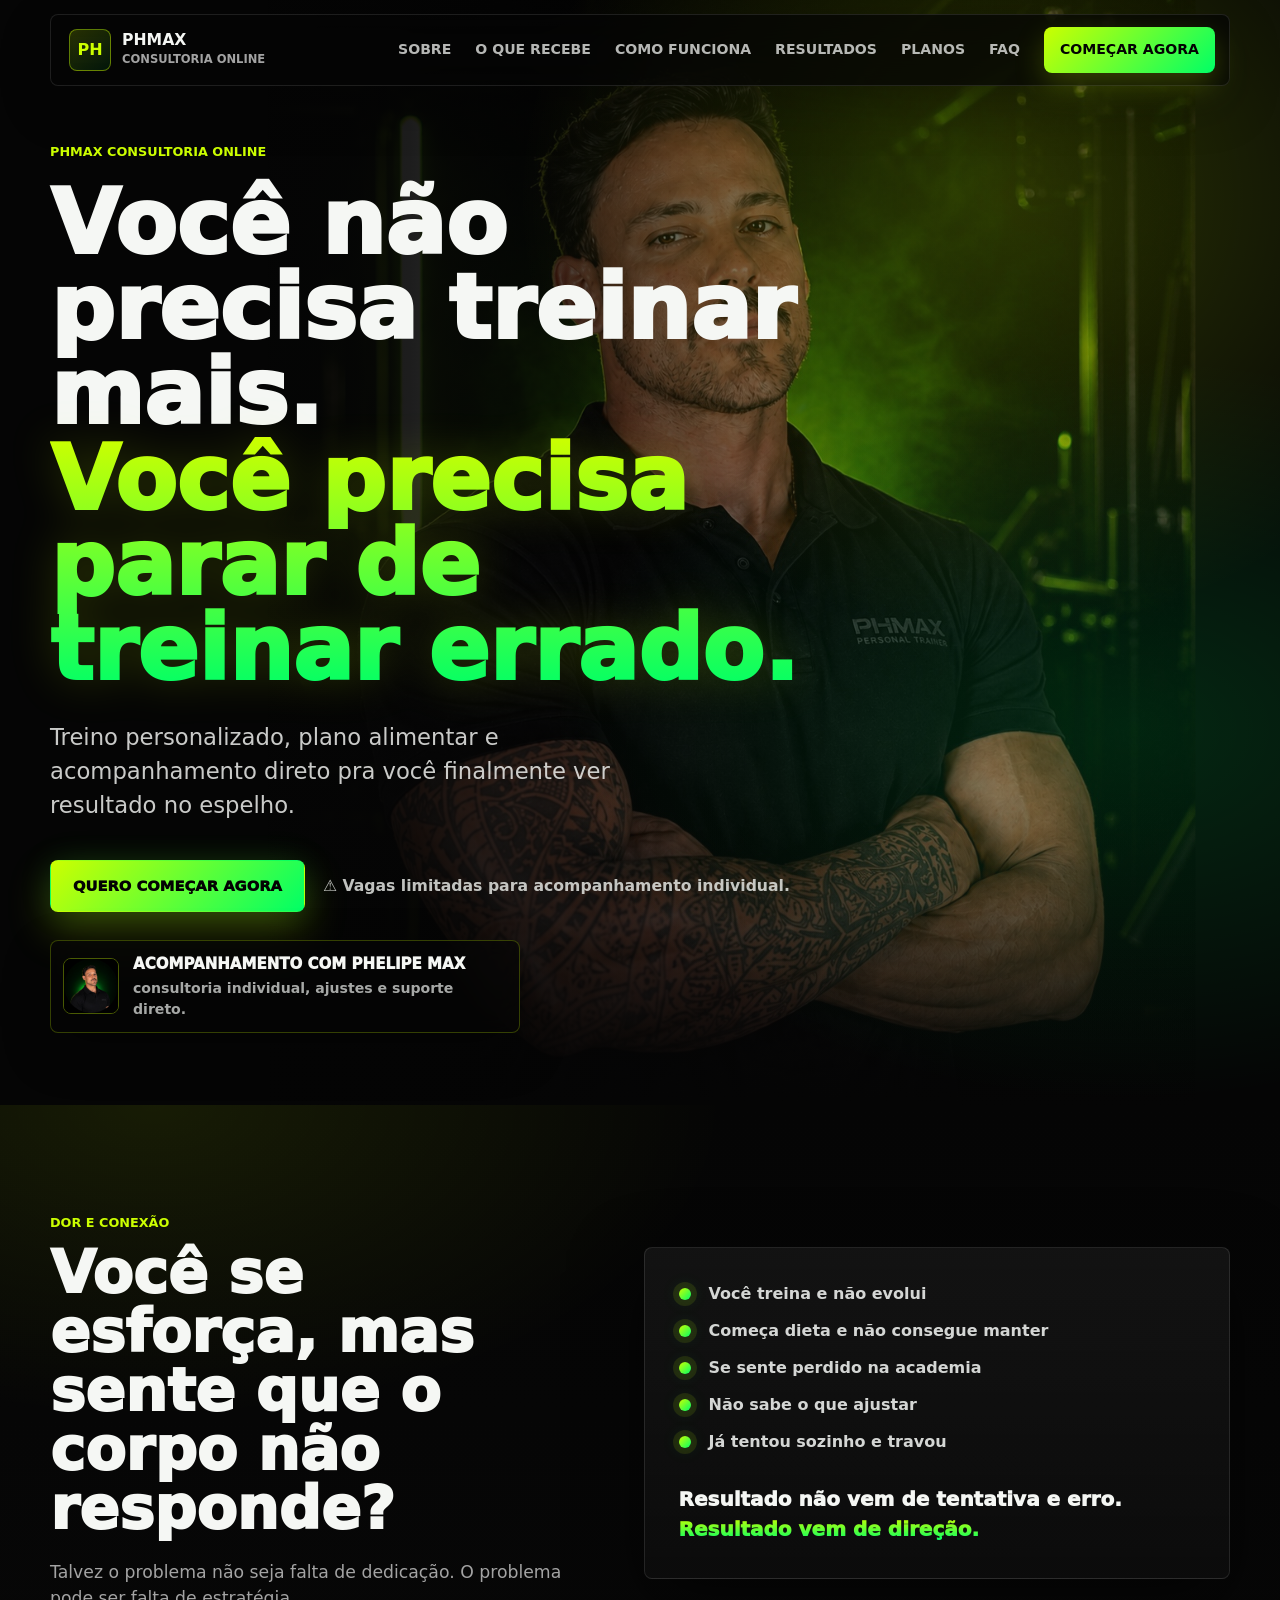
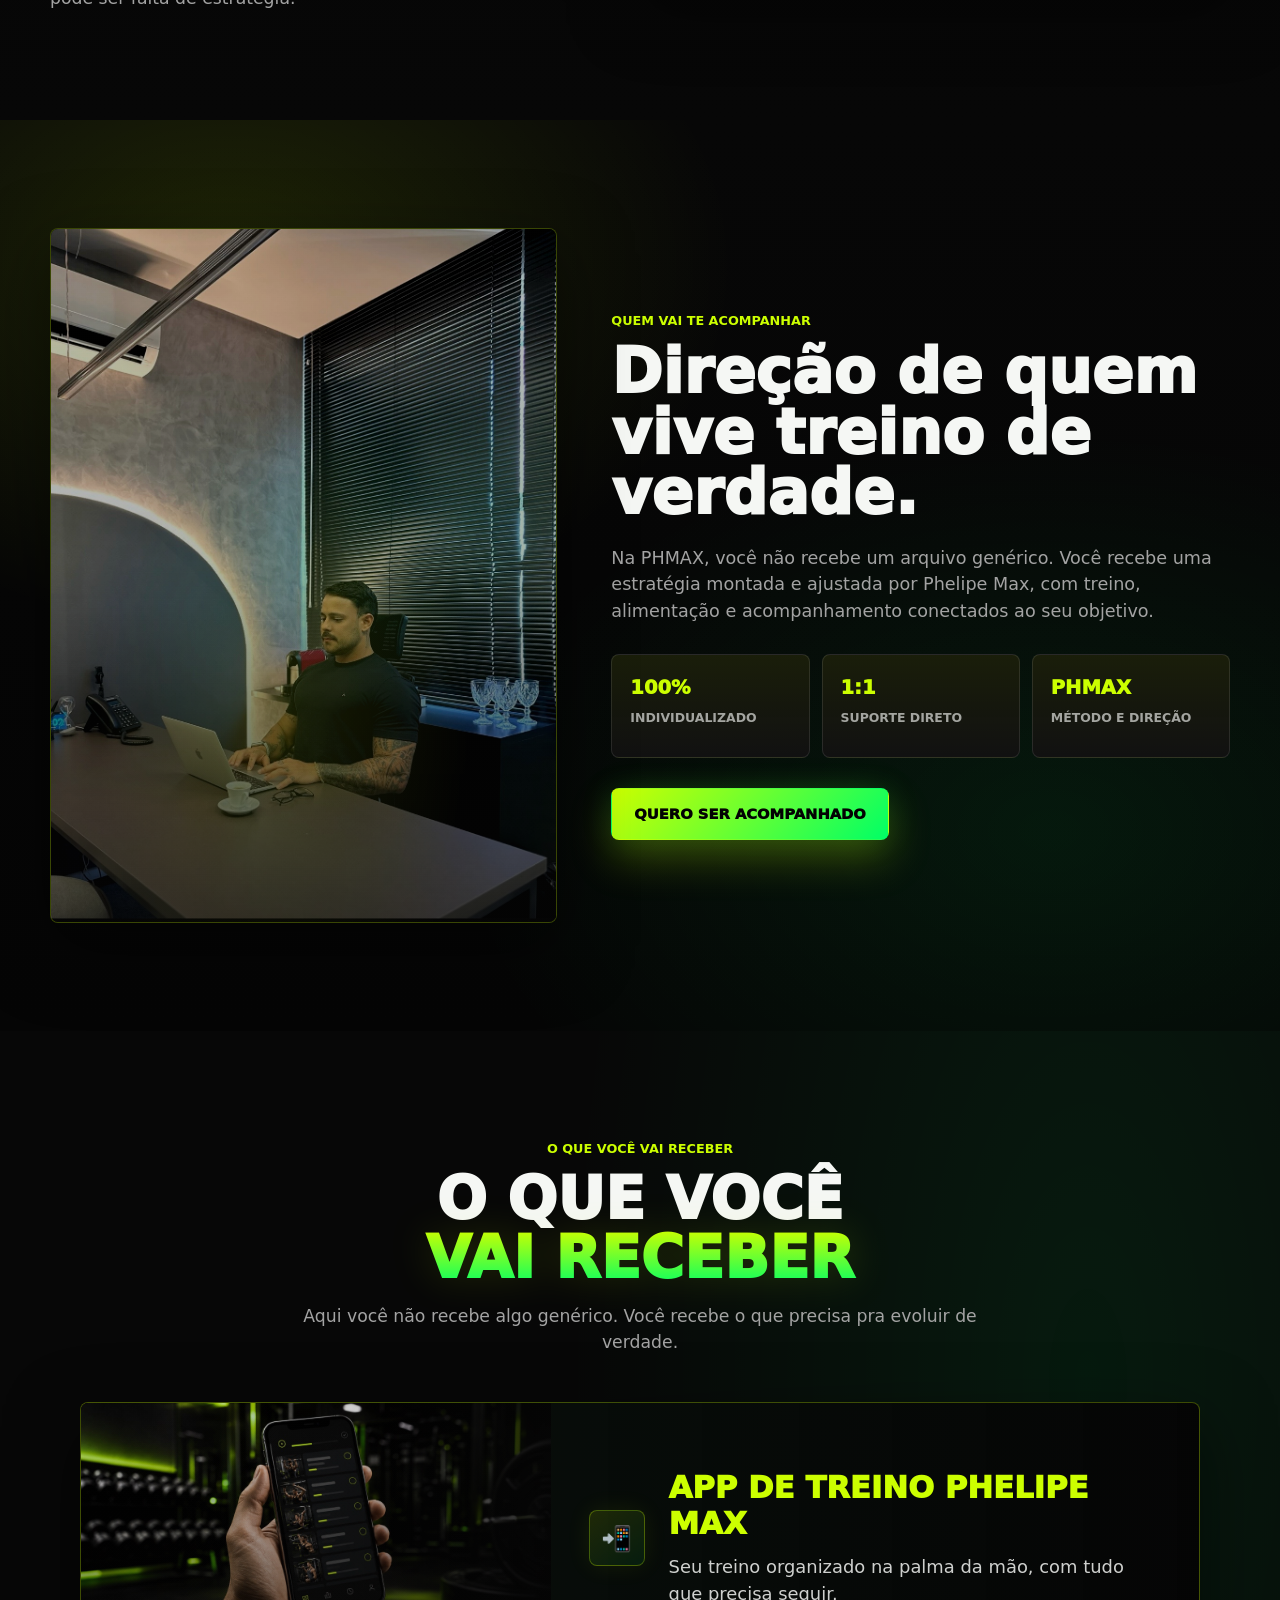
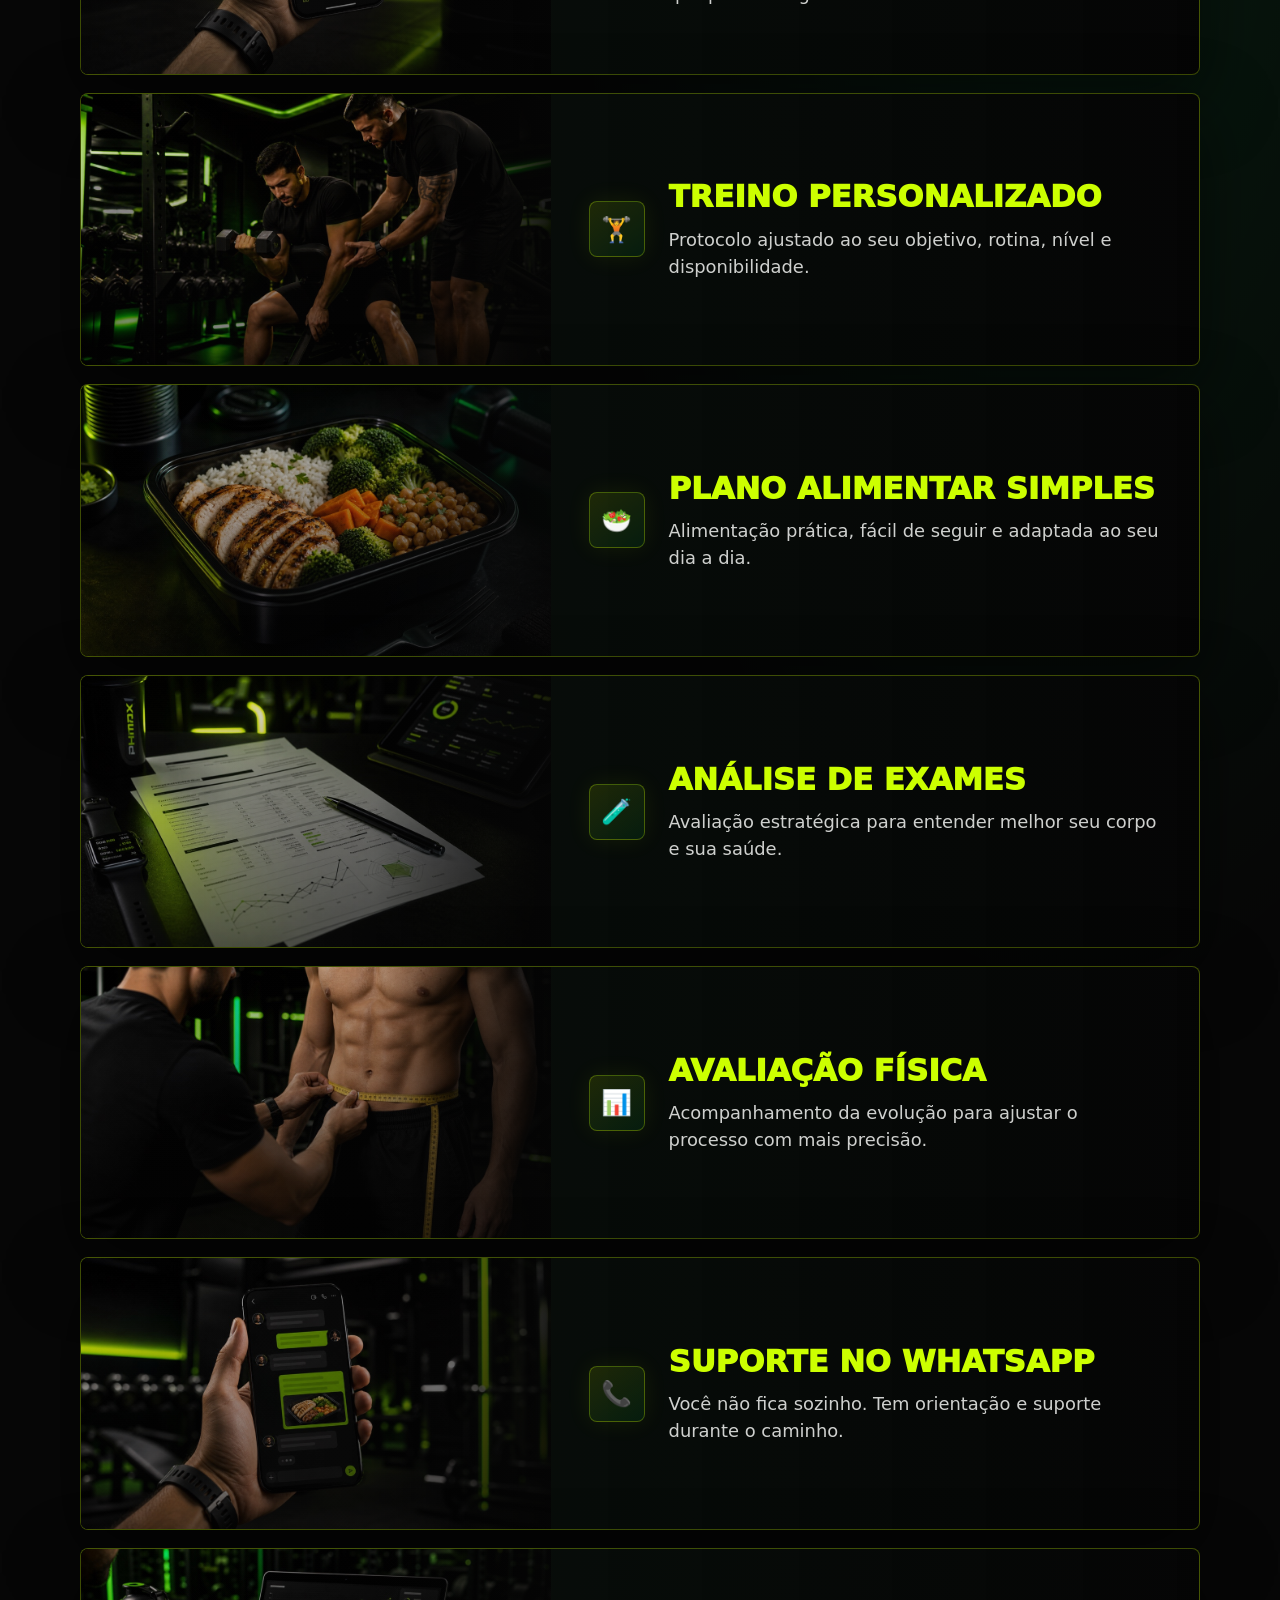
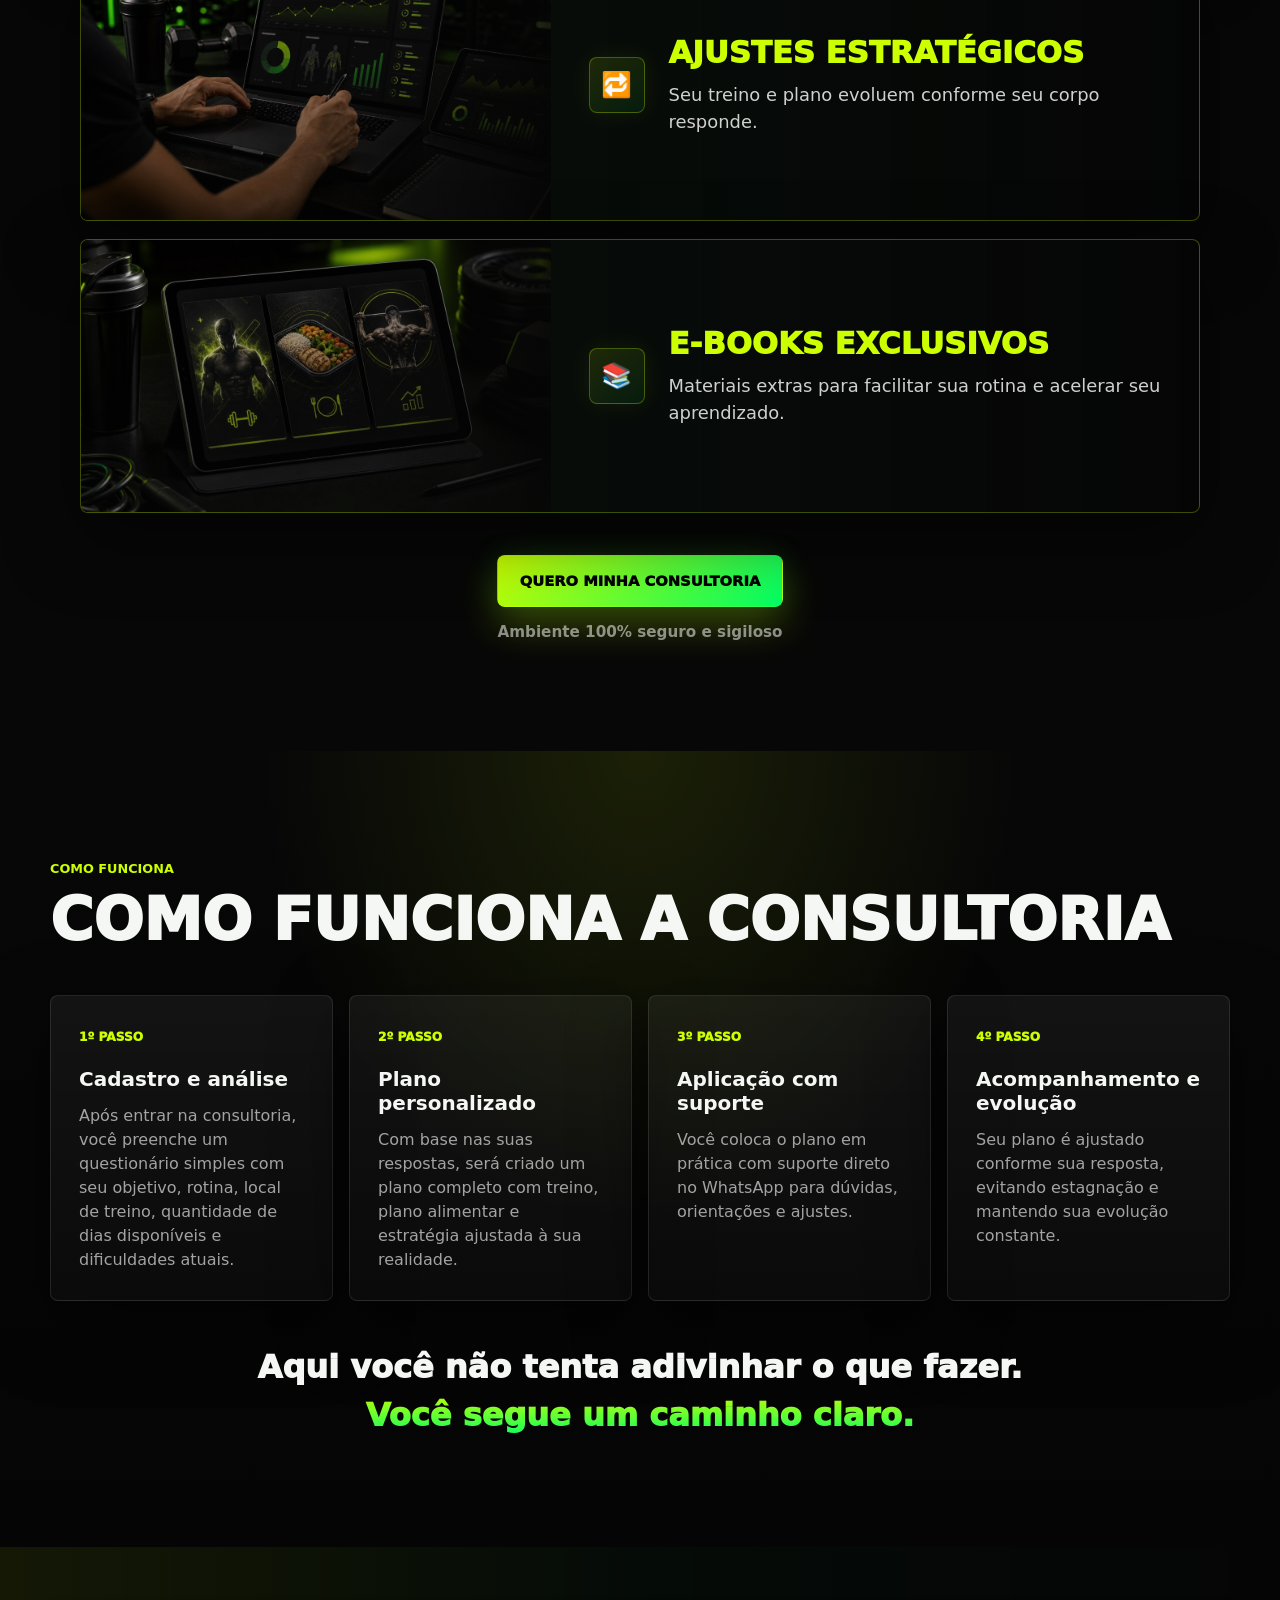
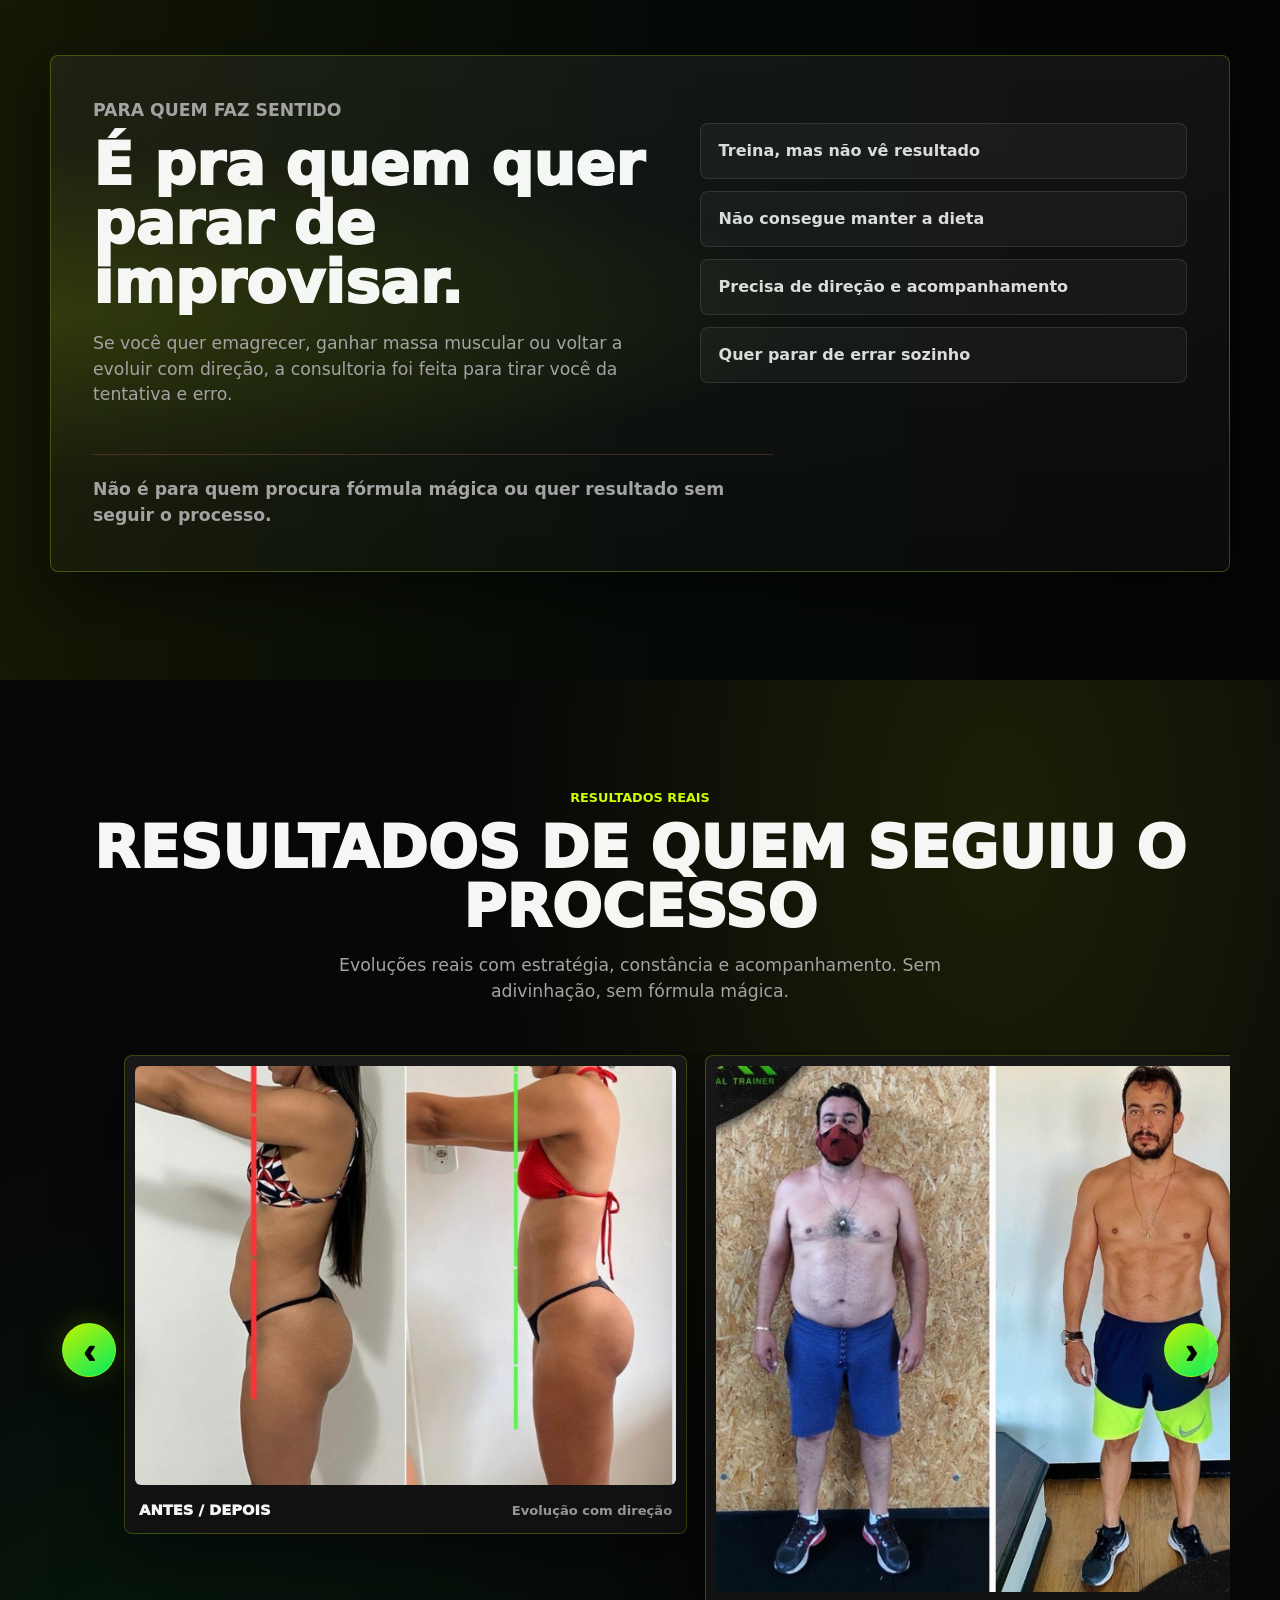
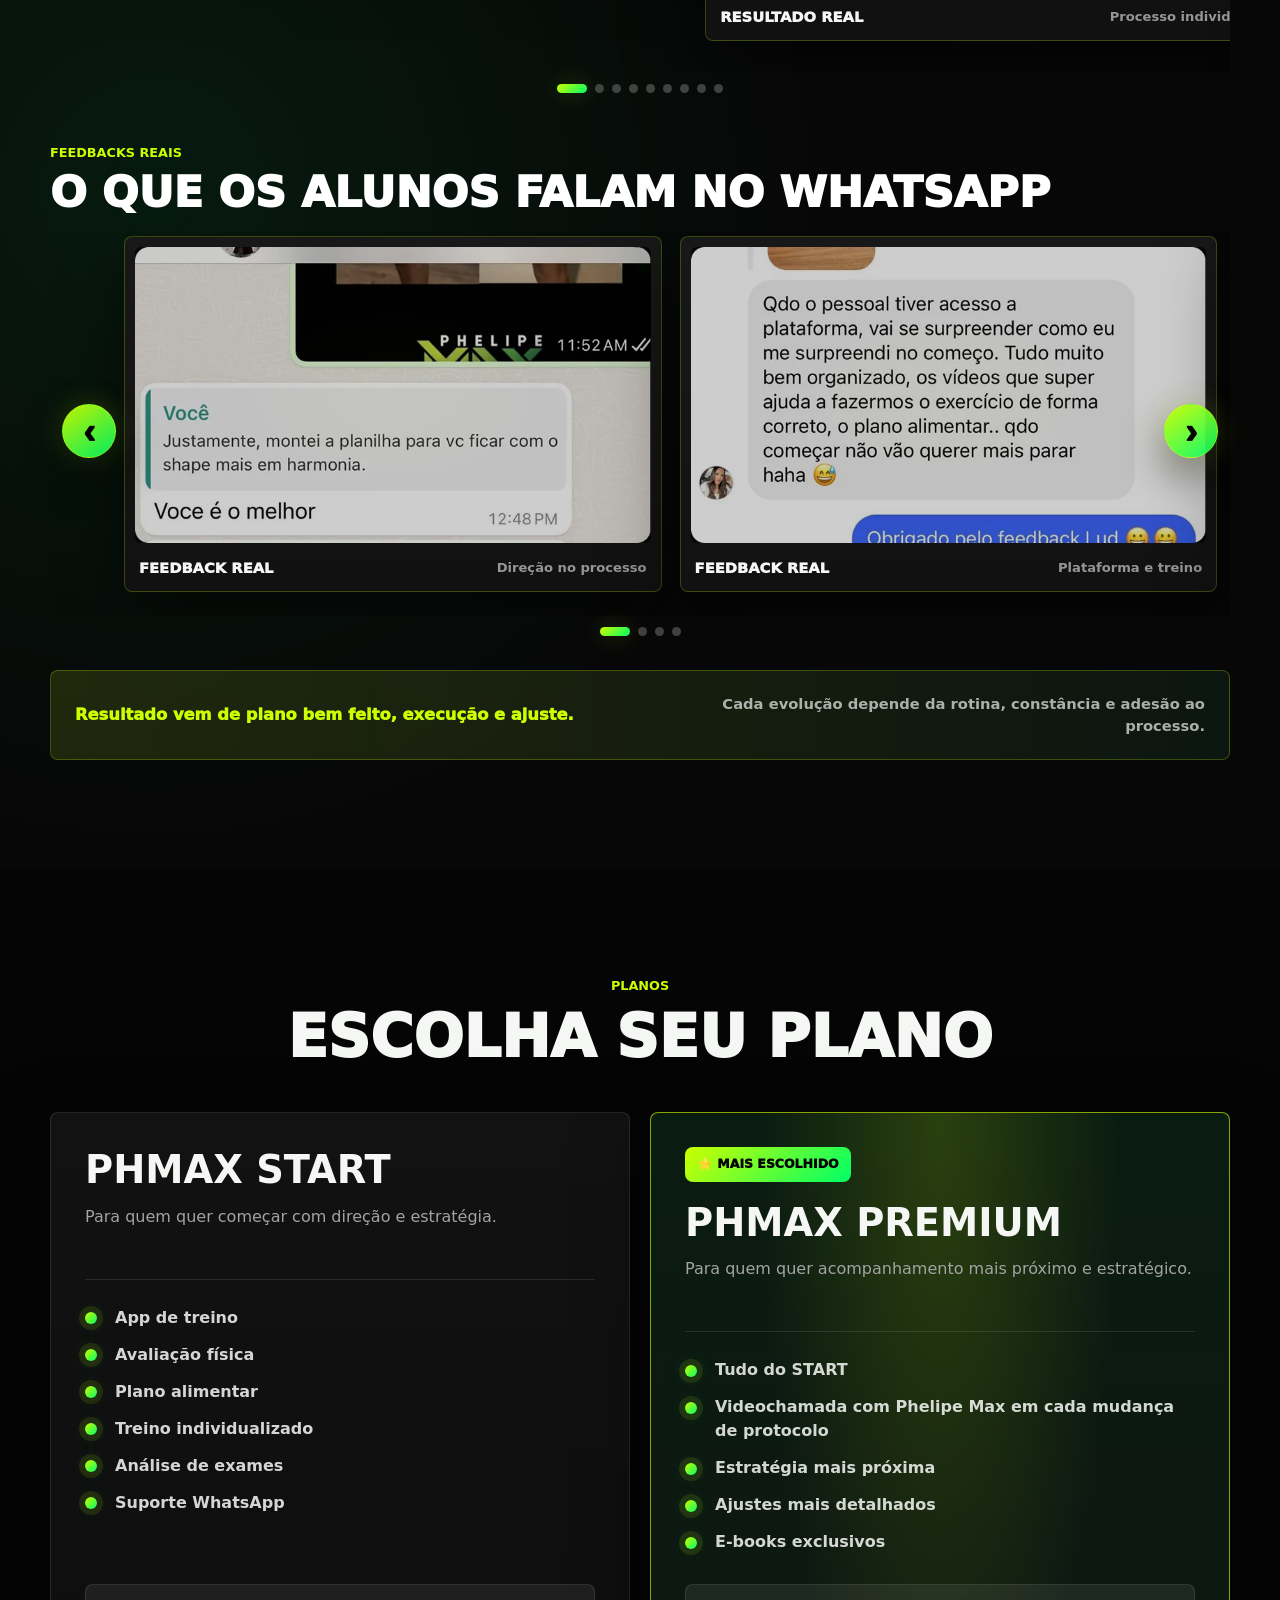
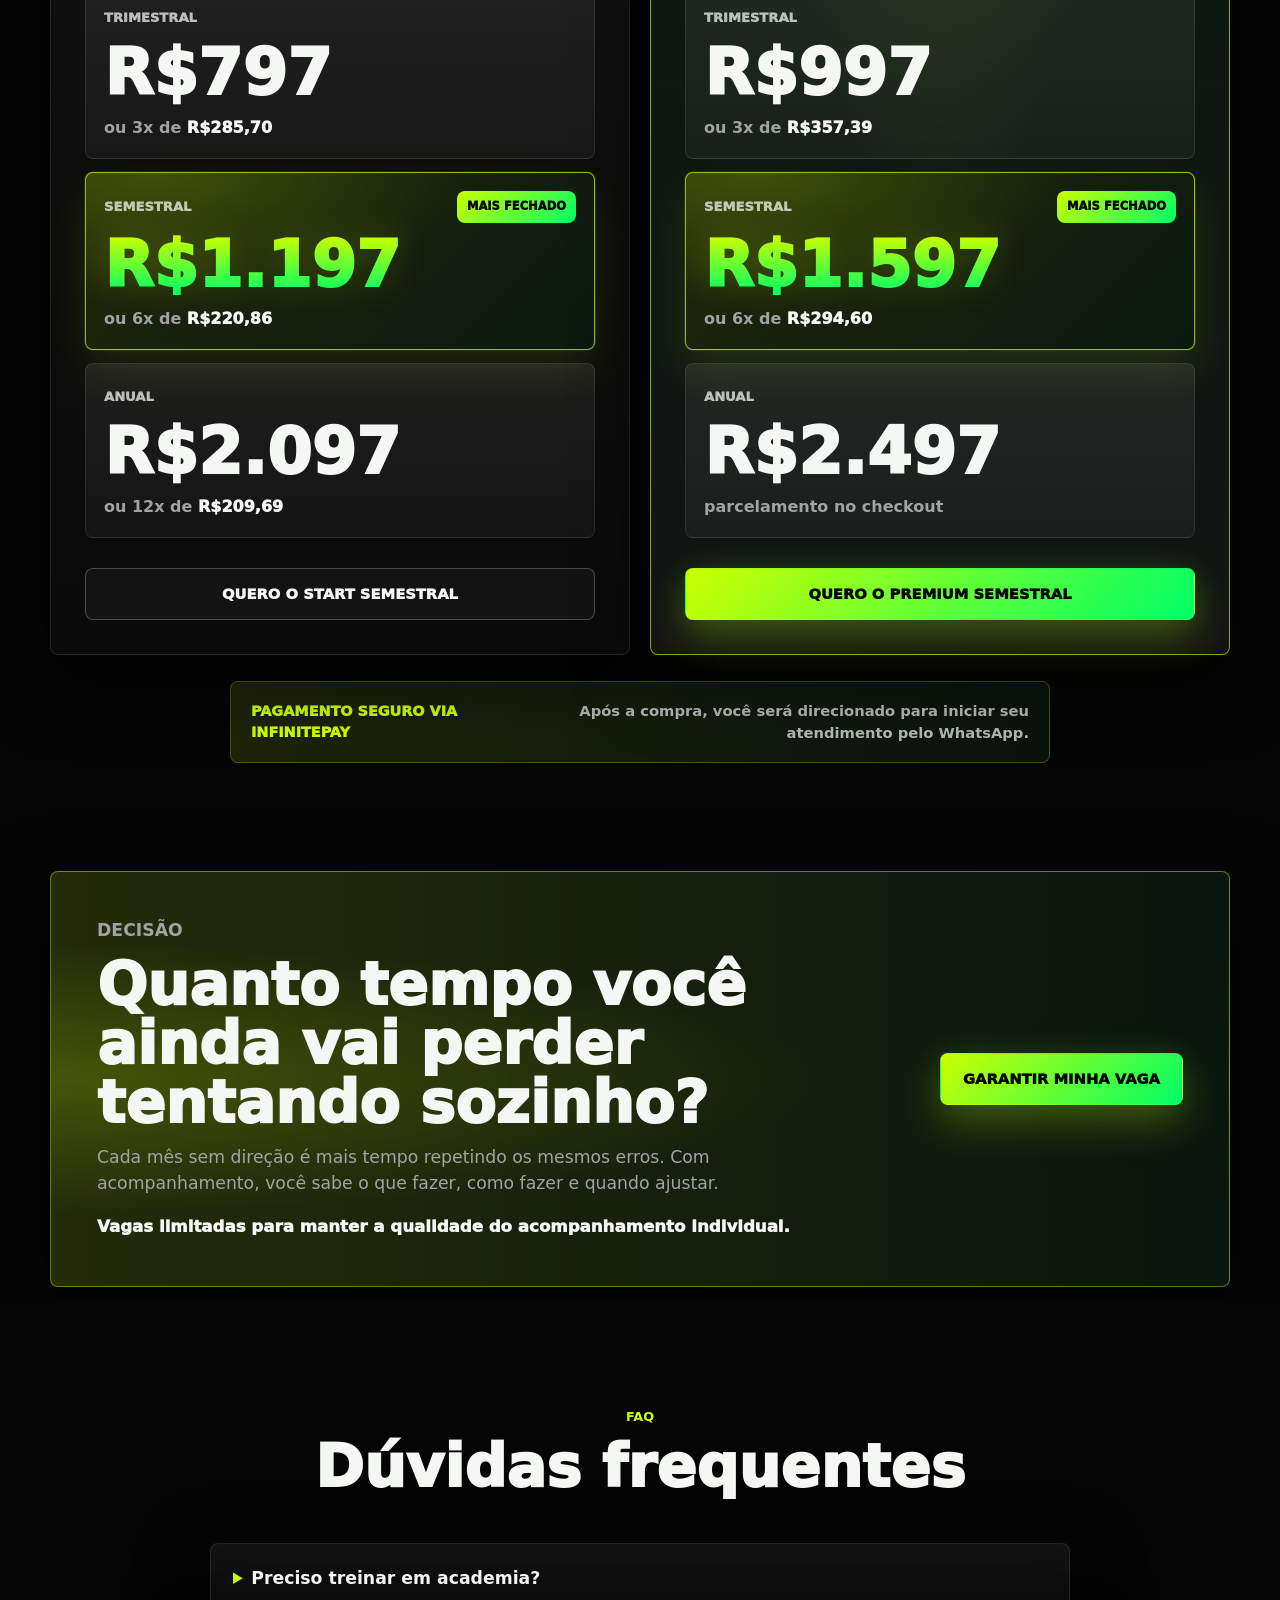
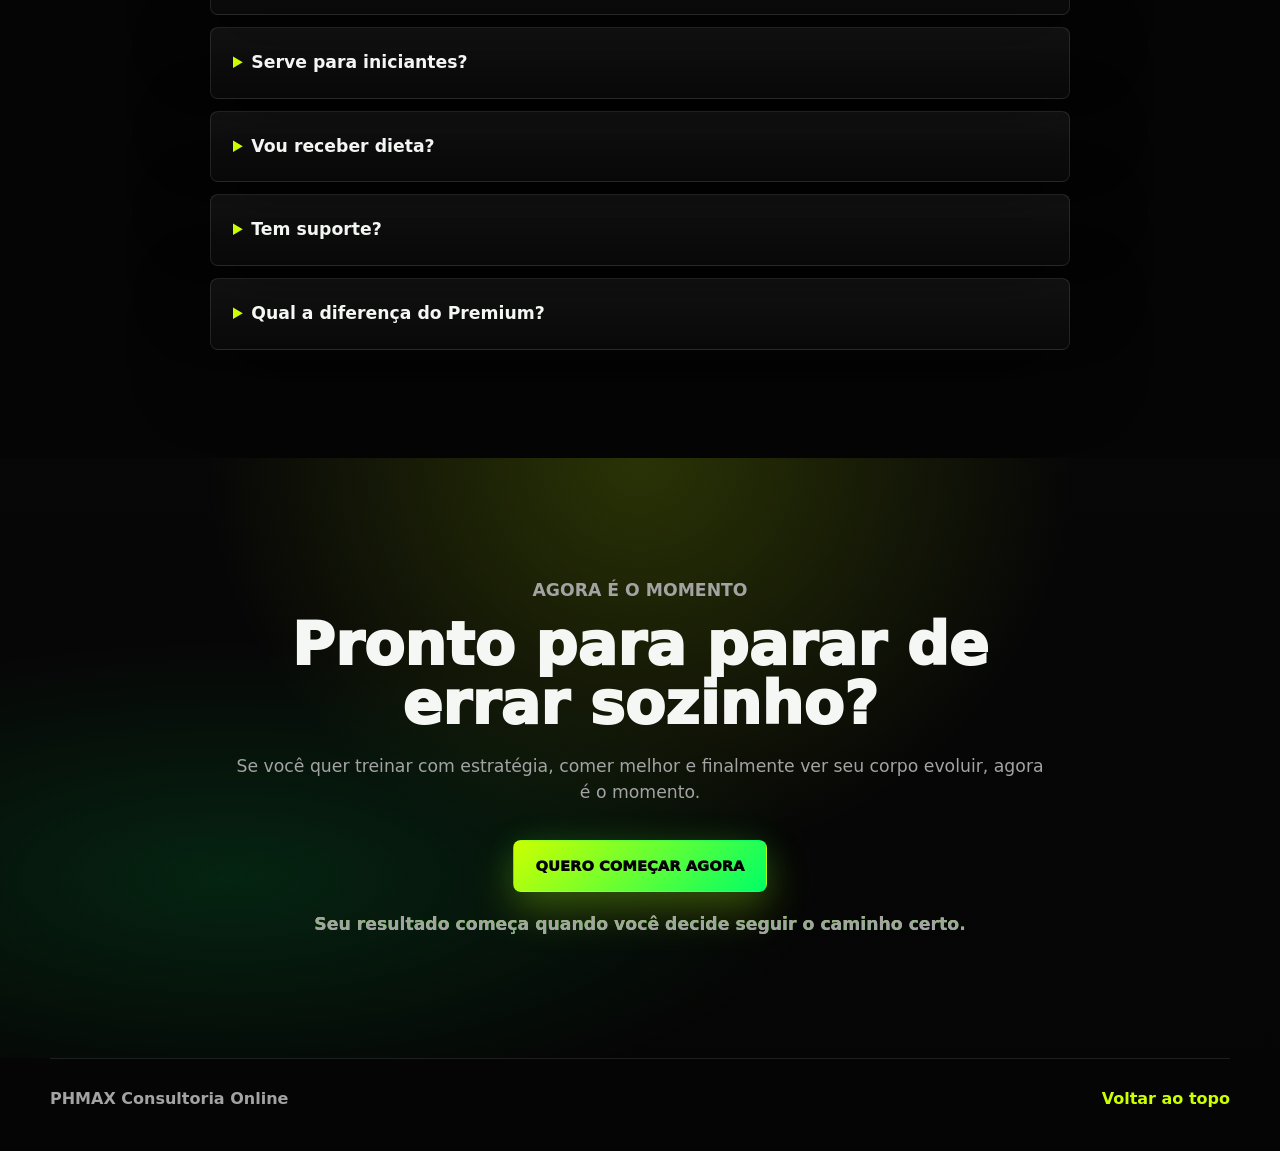
==== index.html @ 623d6a21 "Publica landing PHMAX" ====
<!doctype html>
<html lang="pt-BR">
  <head>
    <meta charset="utf-8">
    <meta name="viewport" content="width=device-width, initial-scale=1">
    <meta
      name="description"
      content="PHMAX Consultoria Online: treino personalizado, plano alimentar e acompanhamento direto para evoluir com estratégia."
    >
    <title>PHMAX Consultoria Online</title>
    <link rel="preload" href="assets/phelipe/phelipe-hero.jpg" as="image">
    <link rel="stylesheet" href="styles.css">
  </head>
  <body>
    <header class="site-header" data-header>
      <a class="brand" href="#top" aria-label="PHMAX Consultoria Online">
        <span class="brand-mark">PH</span>
        <span>
          <strong>PHMAX</strong>
          <small>Consultoria Online</small>
        </span>
      </a>

      <button class="menu-toggle" type="button" data-menu-toggle aria-label="Abrir menu" aria-expanded="false">
        <span></span>
        <span></span>
      </button>

      <nav class="nav" data-nav aria-label="Navegação principal">
        <a href="#sobre">Sobre</a>
        <a href="#beneficios">O que recebe</a>
        <a href="#funciona">Como funciona</a>
        <a href="#resultados">Resultados</a>
        <a href="#planos">Planos</a>
        <a href="#faq">FAQ</a>
        <a class="nav-cta" href="#planos">Começar agora</a>
      </nav>
    </header>

    <main id="top">
      <section class="hero" aria-label="PHMAX Consultoria Online">
        <div class="hero-bg" aria-hidden="true"></div>
        <div class="hero-overlay" aria-hidden="true"></div>
        <div class="hero-content">
          <p class="eyebrow">PHMAX Consultoria Online</p>
          <h1>
            Você não precisa treinar mais.
            <span>Você precisa parar de treinar errado.</span>
          </h1>
          <p class="hero-subtitle">
            Treino personalizado, plano alimentar e acompanhamento direto pra você finalmente ver resultado no espelho.
          </p>
          <div class="hero-actions">
            <a class="btn btn-primary" href="#planos">Quero começar agora</a>
            <p class="urgency">⚠️ Vagas limitadas para acompanhamento individual.</p>
          </div>
          <div class="hero-proof">
            <img src="assets/phelipe/phelipe-profile.jpg" alt="Phelipe Max, personal trainer" width="56" height="56">
            <p>
              <strong>Acompanhamento com Phelipe Max</strong>
              <span>consultoria individual, ajustes e suporte direto.</span>
            </p>
          </div>
        </div>
      </section>

      <section class="section pain-section">
        <div class="section-grid">
          <div class="section-copy">
            <p class="section-kicker">Dor e conexão</p>
            <h2>Você se esforça, mas sente que o corpo não responde?</h2>
            <p>
              Talvez o problema não seja falta de dedicação.
              O problema pode ser falta de estratégia.
            </p>
          </div>

          <div class="check-panel">
            <ul class="check-list">
              <li>Você treina e não evolui</li>
              <li>Começa dieta e não consegue manter</li>
              <li>Se sente perdido na academia</li>
              <li>Não sabe o que ajustar</li>
              <li>Já tentou sozinho e travou</li>
            </ul>
            <p class="strong-line">
              Resultado não vem de tentativa e erro.
              <span>Resultado vem de direção.</span>
            </p>
          </div>
        </div>
      </section>

      <section class="section authority-section" id="sobre">
        <div class="authority-grid">
          <div class="authority-media">
            <img src="assets/phelipe/phelipe-authority-real.jpg" alt="Phelipe Max trabalhando na consultoria online" loading="lazy">
          </div>
          <div class="authority-copy">
            <p class="section-kicker">Quem vai te acompanhar</p>
            <h2>Direção de quem vive treino de verdade.</h2>
            <p>
              Na PHMAX, você não recebe um arquivo genérico. Você recebe uma estratégia montada
              e ajustada por Phelipe Max, com treino, alimentação e acompanhamento conectados ao seu objetivo.
            </p>
            <div class="authority-stats" aria-label="Diferenciais da consultoria">
              <div>
                <strong>100%</strong>
                <span>individualizado</span>
              </div>
              <div>
                <strong>1:1</strong>
                <span>suporte direto</span>
              </div>
              <div>
                <strong>PHMAX</strong>
                <span>método e direção</span>
              </div>
            </div>
            <a class="btn btn-primary" href="#planos">Quero ser acompanhado</a>
          </div>
        </div>
      </section>

      <section class="section benefits-section" id="beneficios">
        <div class="section-heading center">
          <p class="section-kicker">O que você vai receber</p>
          <h2 class="benefits-title">O QUE VOCÊ <span>VAI RECEBER</span></h2>
          <p>
            Aqui você não recebe algo genérico. Você recebe o que precisa pra evoluir de verdade.
          </p>
        </div>

        <div class="benefit-list">
          <article class="benefit-card">
            <div class="benefit-media">
              <img src="assets/benefits/app-treino.jpg" alt="Celular exibindo app de treino em ambiente de academia" loading="lazy">
            </div>
            <div class="benefit-content">
              <span class="card-icon">📲</span>
              <div>
                <h3>App de treino Phelipe Max</h3>
                <p>Seu treino organizado na palma da mão, com tudo que precisa seguir.</p>
              </div>
            </div>
          </article>
          <article class="benefit-card">
            <div class="benefit-media">
              <img src="assets/benefits/treino-personalizado.jpg" alt="Professor orientando aluno durante treino com halteres" loading="lazy">
            </div>
            <div class="benefit-content">
              <span class="card-icon">🏋️</span>
              <div>
                <h3>Treino personalizado</h3>
                <p>Protocolo ajustado ao seu objetivo, rotina, nível e disponibilidade.</p>
              </div>
            </div>
          </article>
          <article class="benefit-card">
            <div class="benefit-media">
              <img src="assets/benefits/plano-alimentar.jpg" alt="Marmita fitness com frango, arroz e vegetais" loading="lazy">
            </div>
            <div class="benefit-content">
              <span class="card-icon">🥗</span>
              <div>
                <h3>Plano alimentar simples</h3>
                <p>Alimentação prática, fácil de seguir e adaptada ao seu dia a dia.</p>
              </div>
            </div>
          </article>
          <article class="benefit-card">
            <div class="benefit-media">
              <img src="assets/benefits/analise-exames.jpg" alt="Exames e anotações analisados em uma mesa escura" loading="lazy">
            </div>
            <div class="benefit-content">
              <span class="card-icon">🧪</span>
              <div>
                <h3>Análise de exames</h3>
                <p>Avaliação estratégica para entender melhor seu corpo e sua saúde.</p>
              </div>
            </div>
          </article>
          <article class="benefit-card">
            <div class="benefit-media">
              <img src="assets/benefits/avaliacao-fisica.jpg" alt="Avaliação física com fita métrica na cintura" loading="lazy">
            </div>
            <div class="benefit-content">
              <span class="card-icon">📊</span>
              <div>
                <h3>Avaliação física</h3>
                <p>Acompanhamento da evolução para ajustar o processo com mais precisão.</p>
              </div>
            </div>
          </article>
          <article class="benefit-card">
            <div class="benefit-media">
              <img src="assets/benefits/suporte-whatsapp.jpg" alt="Celular com conversa de suporte em tela escura" loading="lazy">
            </div>
            <div class="benefit-content">
              <span class="card-icon">📞</span>
              <div>
                <h3>Suporte no WhatsApp</h3>
                <p>Você não fica sozinho. Tem orientação e suporte durante o caminho.</p>
              </div>
            </div>
          </article>
          <article class="benefit-card">
            <div class="benefit-media">
              <img src="assets/benefits/ajustes-estrategicos.jpg" alt="Dashboard de evolução com gráficos em notebook" loading="lazy">
            </div>
            <div class="benefit-content">
              <span class="card-icon">🔁</span>
              <div>
                <h3>Ajustes estratégicos</h3>
                <p>Seu treino e plano evoluem conforme seu corpo responde.</p>
              </div>
            </div>
          </article>
          <article class="benefit-card">
            <div class="benefit-media">
              <img src="assets/benefits/ebooks-exclusivos.jpg" alt="Tablet exibindo e-books fitness digitais" loading="lazy">
            </div>
            <div class="benefit-content">
              <span class="card-icon">📚</span>
              <div>
                <h3>E-books exclusivos</h3>
                <p>Materiais extras para facilitar sua rotina e acelerar seu aprendizado.</p>
              </div>
            </div>
          </article>
        </div>

        <div class="section-cta">
          <a class="btn btn-primary" href="#planos">Quero minha consultoria</a>
          <p class="secure-note">Ambiente 100% seguro e sigiloso</p>
        </div>
      </section>

      <section class="section process-section" id="funciona">
        <div class="section-heading">
          <p class="section-kicker">Como funciona</p>
          <h2>COMO FUNCIONA A CONSULTORIA</h2>
        </div>

        <div class="process-list">
          <article class="process-card">
            <span>1º PASSO</span>
            <h3>Cadastro e análise</h3>
            <p>
              Após entrar na consultoria, você preenche um questionário simples com seu objetivo,
              rotina, local de treino, quantidade de dias disponíveis e dificuldades atuais.
            </p>
          </article>
          <article class="process-card">
            <span>2º PASSO</span>
            <h3>Plano personalizado</h3>
            <p>
              Com base nas suas respostas, será criado um plano completo com treino, plano alimentar
              e estratégia ajustada à sua realidade.
            </p>
          </article>
          <article class="process-card">
            <span>3º PASSO</span>
            <h3>Aplicação com suporte</h3>
            <p>
              Você coloca o plano em prática com suporte direto no WhatsApp para dúvidas,
              orientações e ajustes.
            </p>
          </article>
          <article class="process-card">
            <span>4º PASSO</span>
            <h3>Acompanhamento e evolução</h3>
            <p>
              Seu plano é ajustado conforme sua resposta, evitando estagnação e mantendo sua evolução constante.
            </p>
          </article>
        </div>

        <p class="section-closing">
          Aqui você não tenta adivinhar o que fazer.
          <span>Você segue um caminho claro.</span>
        </p>
      </section>

      <section class="section fit-section">
        <div class="fit-summary">
          <div>
            <p class="section-kicker">Para quem faz sentido</p>
            <h2>É pra quem quer parar de improvisar.</h2>
            <p>
              Se você quer emagrecer, ganhar massa muscular ou voltar a evoluir com direção,
              a consultoria foi feita para tirar você da tentativa e erro.
            </p>
          </div>
          <div class="fit-points" aria-label="Perfil ideal da consultoria">
            <span>Treina, mas não vê resultado</span>
            <span>Não consegue manter a dieta</span>
            <span>Precisa de direção e acompanhamento</span>
            <span>Quer parar de errar sozinho</span>
          </div>
          <p class="fit-warning">
            Não é para quem procura fórmula mágica ou quer resultado sem seguir o processo.
          </p>
        </div>
      </section>

      <section class="section results-section" id="resultados">
        <div class="section-heading center">
          <p class="section-kicker">Resultados reais</p>
          <h2>RESULTADOS DE QUEM SEGUIU O PROCESSO</h2>
          <p>
            Evoluções reais com estratégia, constância e acompanhamento. Sem adivinhação, sem fórmula mágica.
          </p>
        </div>

        <div class="results-carousel" data-results-carousel>
          <button class="carousel-control is-prev" type="button" aria-label="Resultado anterior" data-results-prev>
            ‹
          </button>
          <div class="results-viewport" tabindex="0" aria-label="Carrossel de resultados reais" data-results-viewport>
            <div class="results-track" data-results-track>
              <article class="result-card">
                <img src="assets/results/resultado-01.jpg" alt="Antes e depois de aluna acompanhada pela PHMAX" width="1320" height="1023" loading="lazy">
                <div class="result-caption">
                  <strong>Antes / Depois</strong>
                  <span>Evolução com direção</span>
                </div>
              </article>
              <article class="result-card">
                <img src="assets/results/resultado-03.jpg" alt="Antes e depois de aluno acompanhado pela PHMAX" width="1147" height="1115" loading="lazy">
                <div class="result-caption">
                  <strong>Resultado real</strong>
                  <span>Processo individual</span>
                </div>
              </article>
              <article class="result-card">
                <img src="assets/results/resultado-05.jpg" alt="Transformação corporal de aluna acompanhada pela PHMAX" width="1320" height="1249" loading="lazy">
                <div class="result-caption">
                  <strong>Transformação</strong>
                  <span>Treino e estratégia</span>
                </div>
              </article>
              <article class="result-card">
                <img src="assets/results/resultado-02.jpg" alt="Antes e depois de aluna em avaliação lateral" width="984" height="858" loading="lazy">
                <div class="result-caption">
                  <strong>Consistência</strong>
                  <span>Acompanhamento PHMAX</span>
                </div>
              </article>
              <article class="result-card">
                <img src="assets/results/resultado-04.jpg" alt="Antes e depois de aluno em avaliação lateral na academia" width="1207" height="959" loading="lazy">
                <div class="result-caption">
                  <strong>Evolução</strong>
                  <span>Plano ajustado</span>
                </div>
              </article>
              <article class="result-card">
                <img src="assets/results/resultado-06.jpg" alt="Antes e depois de aluno em avaliação lateral" width="1005" height="996" loading="lazy">
                <div class="result-caption">
                  <strong>Direção</strong>
                  <span>Processo acompanhado</span>
                </div>
              </article>
              <article class="result-card">
                <img src="assets/results/resultado-07.jpg" alt="Antes e depois de aluno com mudança corporal lateral" width="1320" height="1046" loading="lazy">
                <div class="result-caption">
                  <strong>Resultado real</strong>
                  <span>Treino personalizado</span>
                </div>
              </article>
              <article class="result-card">
                <img src="assets/results/resultado-08.jpg" alt="Antes e depois de aluna em avaliação posterior lateral" width="1209" height="1154" loading="lazy">
                <div class="result-caption">
                  <strong>Construção</strong>
                  <span>Estratégia e constância</span>
                </div>
              </article>
              <article class="result-card">
                <img src="assets/results/resultado-09.jpg" alt="Antes e depois de aluna em avaliação frontal" width="1320" height="1138" loading="lazy">
                <div class="result-caption">
                  <strong>Acompanhamento</strong>
                  <span>Corpo respondendo</span>
                </div>
              </article>
            </div>
          </div>
          <button class="carousel-control is-next" type="button" aria-label="Próximo resultado" data-results-next>
            ›
          </button>
          <div class="results-dots" aria-label="Navegação dos resultados" data-results-dots></div>
        </div>

        <div class="testimonial-heading">
          <p class="section-kicker">Feedbacks reais</p>
          <h3>O QUE OS ALUNOS FALAM NO WHATSAPP</h3>
        </div>

        <div class="results-carousel testimonial-carousel" data-testimonials-carousel>
          <button class="carousel-control is-prev" type="button" aria-label="Feedback anterior" data-testimonials-prev>
            ‹
          </button>
          <div class="results-viewport testimonial-viewport" tabindex="0" aria-label="Carrossel de feedbacks reais" data-testimonials-viewport>
            <div class="results-track testimonial-track" data-testimonials-track>
              <article class="result-card testimonial-card">
                <img src="assets/testimonials/depoimento-01.webp" alt="Print de feedback de aluno no WhatsApp" width="739" height="425" loading="lazy">
                <div class="result-caption">
                  <strong>Feedback real</strong>
                  <span>Direção no processo</span>
                </div>
              </article>
              <article class="result-card testimonial-card">
                <img src="assets/testimonials/depoimento-02.webp" alt="Print de feedback de aluna sobre plataforma, vídeos e plano alimentar" width="739" height="425" loading="lazy">
                <div class="result-caption">
                  <strong>Feedback real</strong>
                  <span>Plataforma e treino</span>
                </div>
              </article>
              <article class="result-card testimonial-card">
                <img src="assets/testimonials/depoimento-03-redigido.png" alt="Print de feedback de aluno após primeira semana de treino" width="739" height="425" loading="lazy">
                <div class="result-caption">
                  <strong>Feedback real</strong>
                  <span>Treino intenso</span>
                </div>
              </article>
              <article class="result-card testimonial-card">
                <img src="assets/testimonials/depoimento-04.webp" alt="Print de feedback de aluna após ver evolução corporal" width="739" height="425" loading="lazy">
                <div class="result-caption">
                  <strong>Feedback real</strong>
                  <span>Evolução percebida</span>
                </div>
              </article>
            </div>
          </div>
          <button class="carousel-control is-next" type="button" aria-label="Próximo feedback" data-testimonials-next>
            ›
          </button>
          <div class="results-dots" aria-label="Navegação dos feedbacks" data-testimonials-dots></div>
        </div>

        <div class="results-note">
          <strong>Resultado vem de plano bem feito, execução e ajuste.</strong>
          <span>Cada evolução depende da rotina, constância e adesão ao processo.</span>
        </div>
      </section>

      <section class="section plans-section" id="planos">
        <div class="section-heading center">
          <p class="section-kicker">Planos</p>
          <h2>ESCOLHA SEU PLANO</h2>
        </div>

        <div class="plans-grid">
          <article class="plan-card">
            <div class="plan-top">
              <h3>PHMAX START</h3>
              <p>Para quem quer começar com direção e estratégia.</p>
            </div>
            <ul class="plan-list">
              <li>App de treino</li>
              <li>Avaliação física</li>
              <li>Plano alimentar</li>
              <li>Treino individualizado</li>
              <li>Análise de exames</li>
              <li>Suporte WhatsApp</li>
            </ul>
            <div class="price-options" aria-label="Valores do plano PHMAX START">
              <a class="price-option" href="https://link.infinitepay.io/phelipepersonal/VC1D-16HzrZ8x9w-797,00" target="_blank" rel="noopener">
                <div class="price-label">
                  <span>Trimestral</span>
                </div>
                <strong class="price-total">R$797</strong>
                <p class="price-installment">ou 3x de <b>R$285,70</b></p>
              </a>
              <a class="price-option is-best" href="https://link.infinitepay.io/phelipepersonal/VC1D-KAXPL9fZW1-1197,00" target="_blank" rel="noopener">
                <div class="price-label">
                  <span>Semestral</span>
                  <em>Mais fechado</em>
                </div>
                <strong class="price-total">R$1.197</strong>
                <p class="price-installment">ou 6x de <b>R$220,86</b></p>
              </a>
              <a class="price-option" href="https://link.infinitepay.io/phelipepersonal/VC1D-U0YdnBKHOm-2097,00" target="_blank" rel="noopener">
                <div class="price-label">
                  <span>Anual</span>
                </div>
                <strong class="price-total">R$2.097</strong>
                <p class="price-installment">ou 12x de <b>R$209,69</b></p>
              </a>
            </div>
            <a class="btn btn-outline" href="https://link.infinitepay.io/phelipepersonal/VC1D-KAXPL9fZW1-1197,00" target="_blank" rel="noopener">Quero o Start semestral</a>
          </article>

          <article class="plan-card featured">
            <div class="popular-badge">⭐ Mais escolhido</div>
            <div class="plan-top">
              <h3>PHMAX PREMIUM</h3>
              <p>Para quem quer acompanhamento mais próximo e estratégico.</p>
            </div>
            <ul class="plan-list">
              <li>Tudo do START</li>
              <li>Videochamada com Phelipe Max em cada mudança de protocolo</li>
              <li>Estratégia mais próxima</li>
              <li>Ajustes mais detalhados</li>
              <li>E-books exclusivos</li>
            </ul>
            <div class="price-options" aria-label="Valores do plano PHMAX PREMIUM">
              <a class="price-option" href="https://link.infinitepay.io/phelipepersonal/VC1D-oeTIXw7qZ6-997,00" target="_blank" rel="noopener">
                <div class="price-label">
                  <span>Trimestral</span>
                </div>
                <strong class="price-total">R$997</strong>
                <p class="price-installment">ou 3x de <b>R$357,39</b></p>
              </a>
              <a class="price-option is-best" href="https://link.infinitepay.io/phelipepersonal/VC1D-Uq8nX2gr2I-1597,00" target="_blank" rel="noopener">
                <div class="price-label">
                  <span>Semestral</span>
                  <em>Mais fechado</em>
                </div>
                <strong class="price-total">R$1.597</strong>
                <p class="price-installment">ou 6x de <b>R$294,60</b></p>
              </a>
              <a class="price-option" href="https://link.infinitepay.io/phelipepersonal/VC1D-VD9IBSc99A-2497,00" target="_blank" rel="noopener">
                <div class="price-label">
                  <span>Anual</span>
                </div>
                <strong class="price-total">R$2.497</strong>
                <p class="price-installment">parcelamento no checkout</p>
              </a>
            </div>
            <a class="btn btn-primary" href="https://link.infinitepay.io/phelipepersonal/VC1D-Uq8nX2gr2I-1597,00" target="_blank" rel="noopener">Quero o Premium semestral</a>
          </article>
        </div>

        <div class="payment-safe-note">
          <strong>Pagamento seguro via InfinitePay</strong>
          <span>Após a compra, você será direcionado para iniciar seu atendimento pelo WhatsApp.</span>
        </div>
      </section>

      <section class="decision-band">
        <div>
          <p class="section-kicker">Decisão</p>
          <h2>Quanto tempo você ainda vai perder tentando sozinho?</h2>
          <p>
            Cada mês sem direção é mais tempo repetindo os mesmos erros.
            Com acompanhamento, você sabe o que fazer, como fazer e quando ajustar.
          </p>
          <strong>Vagas limitadas para manter a qualidade do acompanhamento individual.</strong>
        </div>
        <a class="btn btn-primary" href="#planos">Garantir minha vaga</a>
      </section>

      <section class="section faq-section" id="faq">
        <div class="section-heading center">
          <p class="section-kicker">FAQ</p>
          <h2>Dúvidas frequentes</h2>
        </div>

        <div class="faq-list">
          <details>
            <summary>Preciso treinar em academia?</summary>
            <p>Não necessariamente. O treino é ajustado conforme sua realidade.</p>
          </details>
          <details>
            <summary>Serve para iniciantes?</summary>
            <p>Sim. O plano é feito de acordo com seu nível.</p>
          </details>
          <details>
            <summary>Vou receber dieta?</summary>
            <p>Sim. Você recebe um plano alimentar simples e fácil de seguir.</p>
          </details>
          <details>
            <summary>Tem suporte?</summary>
            <p>Sim. O suporte acontece pelo WhatsApp.</p>
          </details>
          <details>
            <summary>Qual a diferença do Premium?</summary>
            <p>O Premium inclui videochamada com Phelipe Max em toda mudança de protocolo.</p>
          </details>
        </div>
      </section>

      <section class="final-cta" id="cta-final">
        <div class="final-cta-inner">
          <p class="section-kicker">Agora é o momento</p>
          <h2>Pronto para parar de errar sozinho?</h2>
          <p>
            Se você quer treinar com estratégia, comer melhor e finalmente ver seu corpo evoluir,
            agora é o momento.
          </p>
          <a class="btn btn-primary" href="#planos">Quero começar agora</a>
          <p class="final-note">Seu resultado começa quando você decide seguir o caminho certo.</p>
        </div>
      </section>
    </main>

    <footer class="site-footer">
      <p>PHMAX Consultoria Online</p>
      <a href="#top">Voltar ao topo</a>
    </footer>

    <a class="mobile-sticky-cta" href="#planos" aria-label="Ir para os planos da consultoria">
      Quero começar agora
    </a>

    <script src="script.js"></script>
  </body>
</html>
---- styles.css ----
:root {
  --bg: #050505;
  --bg-soft: #070707;
  --panel: #0b0b0b;
  --panel-2: #111111;
  --text: #f5f7f4;
  --muted: #a3a3a3;
  --line: rgba(255, 255, 255, 0.1);
  --green: #ccff00;
  --green-dark: #b3e600;
  --neon: #00ff66;
  --green-soft: rgba(204, 255, 0, 0.12);
  --neon-soft: rgba(0, 255, 102, 0.12);
  --accent-gradient: linear-gradient(135deg, #ccff00 0%, #00ff66 100%);
  --accent-gradient-vertical: linear-gradient(180deg, #ccff00 0%, #00ff66 100%);
  --danger: #ff5f57;
  --shadow: 0 24px 70px rgba(0, 0, 0, 0.5);
  --max: 1180px;
}

* {
  box-sizing: border-box;
}

html {
  scroll-behavior: smooth;
}

[id] {
  scroll-margin-top: 110px;
}

body {
  margin: 0;
  background:
    radial-gradient(ellipse at 90% 0%, rgba(204, 255, 0, 0.08), transparent 34%),
    radial-gradient(ellipse at 12% 20%, rgba(0, 255, 102, 0.055), transparent 30%),
    var(--bg);
  color: var(--text);
  font-family: Inter, ui-sans-serif, system-ui, -apple-system, BlinkMacSystemFont, "Segoe UI", sans-serif;
  line-height: 1.5;
}

body.menu-open {
  overflow: hidden;
}

a {
  color: inherit;
  text-decoration: none;
}

p,
h1,
h2,
h3 {
  margin: 0;
}

ul {
  margin: 0;
  padding: 0;
  list-style: none;
}

.site-header {
  position: fixed;
  z-index: 30;
  top: 0;
  left: 0;
  right: 0;
  display: flex;
  align-items: center;
  justify-content: space-between;
  width: min(100% - 32px, var(--max));
  min-height: 72px;
  margin: 14px auto 0;
  padding: 12px 14px 12px 18px;
  border: 1px solid rgba(255, 255, 255, 0.1);
  border-radius: 8px;
  background: rgba(5, 5, 5, 0.74);
  backdrop-filter: blur(18px);
  box-shadow: 0 18px 52px rgba(0, 0, 0, 0.24);
  transition: background 0.2s ease, border-color 0.2s ease, min-height 0.2s ease;
}

.site-header.is-scrolled {
  min-height: 64px;
  border-color: rgba(204, 255, 0, 0.28);
  background: rgba(5, 5, 5, 0.92);
}

.brand {
  display: inline-flex;
  align-items: center;
  gap: 11px;
  min-width: 180px;
}

.brand-mark {
  display: grid;
  width: 42px;
  height: 42px;
  place-items: center;
  border: 1px solid rgba(204, 255, 0, 0.42);
  border-radius: 8px;
  background: linear-gradient(145deg, rgba(204, 255, 0, 0.18), rgba(0, 255, 102, 0.08));
  color: var(--green);
  font-weight: 900;
}

.brand strong {
  display: block;
  font-size: 0.98rem;
  line-height: 1;
}

.brand small {
  display: block;
  margin-top: 4px;
  color: var(--muted);
  font-size: 0.72rem;
  font-weight: 700;
  text-transform: uppercase;
}

.nav {
  display: flex;
  align-items: center;
  gap: 24px;
  color: rgba(245, 247, 244, 0.74);
  font-size: 0.88rem;
  font-weight: 700;
  text-transform: uppercase;
}

.nav a {
  transition: color 0.18s ease;
}

.nav a:hover,
.nav a:focus-visible {
  color: var(--text);
}

.nav-cta {
  padding: 12px 16px;
  border-radius: 8px;
  background: var(--accent-gradient);
  color: #030303;
  box-shadow: 0 12px 30px rgba(204, 255, 0, 0.22);
}

.nav-cta:hover,
.nav-cta:focus-visible {
  color: #030303;
}

.menu-toggle {
  display: none;
  width: 46px;
  height: 46px;
  border: 1px solid var(--line);
  border-radius: 8px;
  background: rgba(255, 255, 255, 0.04);
  color: var(--text);
}

.menu-toggle span {
  display: block;
  width: 20px;
  height: 2px;
  margin: 5px auto;
  background: currentColor;
  transition: transform 0.2s ease, opacity 0.2s ease;
}

.menu-open .menu-toggle span:first-child {
  transform: translateY(3.5px) rotate(45deg);
}

.menu-open .menu-toggle span:last-child {
  transform: translateY(-3.5px) rotate(-45deg);
}

.hero {
  position: relative;
  min-height: 96svh;
  overflow: hidden;
  display: grid;
  align-items: center;
  padding: 142px 24px 72px;
}

.hero-bg {
  position: absolute;
  inset: 0;
  background-color: #050505;
  background-image: url("assets/phelipe/phelipe-hero.jpg");
  background-position: calc(100% - 7vw) bottom;
  background-repeat: no-repeat;
  background-size: auto 104%;
  transform: scale(1.008);
}

.hero-overlay {
  position: absolute;
  inset: 0;
  background:
    radial-gradient(ellipse at 78% 18%, rgba(204, 255, 0, 0.2), transparent 34%),
    radial-gradient(ellipse at 88% 66%, rgba(0, 255, 102, 0.14), transparent 36%),
    linear-gradient(90deg, rgba(5, 5, 5, 0.99) 0%, rgba(5, 5, 5, 0.9) 32%, rgba(5, 5, 5, 0.42) 66%, rgba(5, 5, 5, 0.22) 100%),
    linear-gradient(0deg, var(--bg) 0%, rgba(5, 5, 5, 0) 28%);
}

.hero-content {
  position: relative;
  width: min(100%, var(--max));
  margin: 0 auto;
}

.eyebrow,
.section-kicker {
  color: var(--green);
  font-size: 0.8rem;
  font-weight: 900;
  text-transform: uppercase;
}

.hero h1 {
  max-width: 760px;
  margin-top: 20px;
  font-size: clamp(3rem, 7vw, 6.9rem);
  line-height: 0.95;
  font-weight: 950;
}

.hero h1 span {
  display: block;
  background: var(--accent-gradient-vertical);
  -webkit-background-clip: text;
  background-clip: text;
  color: transparent;
  filter: drop-shadow(0 0 22px rgba(204, 255, 0, 0.18));
}

.hero-subtitle {
  max-width: 650px;
  margin-top: 28px;
  color: rgba(245, 247, 244, 0.82);
  font-size: clamp(1.08rem, 2vw, 1.42rem);
}

.hero-actions {
  display: flex;
  align-items: center;
  flex-wrap: wrap;
  gap: 18px;
  margin-top: 38px;
}

.btn {
  display: inline-flex;
  align-items: center;
  justify-content: center;
  min-height: 52px;
  padding: 0 22px;
  border: 1px solid transparent;
  border-radius: 8px;
  font-size: 0.92rem;
  font-weight: 950;
  text-align: center;
  text-transform: uppercase;
  transition: transform 0.18s ease, border-color 0.18s ease, background 0.18s ease;
}

.btn:hover,
.btn:focus-visible {
  transform: translateY(-2px);
}

.btn-primary {
  background: var(--accent-gradient);
  color: #030303;
  box-shadow: 0 18px 42px rgba(204, 255, 0, 0.25), 0 0 34px rgba(0, 255, 102, 0.1);
}

.btn-outline {
  border-color: rgba(255, 255, 255, 0.24);
  background: rgba(255, 255, 255, 0.04);
}

.btn-outline:hover,
.btn-outline:focus-visible {
  border-color: rgba(204, 255, 0, 0.58);
  background: var(--green-soft);
}

.urgency {
  color: rgba(245, 247, 244, 0.78);
  font-size: 0.98rem;
  font-weight: 800;
}

.hero-proof {
  display: inline-flex;
  align-items: center;
  gap: 14px;
  max-width: 470px;
  margin-top: 28px;
  padding: 12px 16px 12px 12px;
  border: 1px solid rgba(204, 255, 0, 0.24);
  border-radius: 8px;
  background: rgba(5, 5, 5, 0.62);
  backdrop-filter: blur(14px);
  box-shadow: 0 18px 48px rgba(0, 0, 0, 0.32);
}

.hero-proof img {
  width: 56px;
  height: 56px;
  flex: 0 0 auto;
  border: 1px solid rgba(204, 255, 0, 0.34);
  border-radius: 8px;
  object-fit: cover;
  object-position: center;
}

.hero-proof strong,
.hero-proof span {
  display: block;
}

.hero-proof strong {
  color: var(--text);
  font-size: 0.94rem;
  font-weight: 950;
  text-transform: uppercase;
}

.hero-proof span {
  margin-top: 2px;
  color: rgba(245, 247, 244, 0.68);
  font-size: 0.88rem;
  font-weight: 700;
}

.section {
  padding: 108px 24px;
}

.section-grid,
.authority-grid,
.plans-grid {
  width: min(100%, var(--max));
  margin: 0 auto;
}

.section-grid {
  display: grid;
  grid-template-columns: minmax(0, 0.92fr) minmax(320px, 1fr);
  gap: 54px;
  align-items: center;
}

.section-copy h2,
.section-heading h2,
.fit-summary h2,
.decision-band h2,
.final-cta h2 {
  margin-top: 12px;
  font-size: clamp(2.2rem, 4.6vw, 4.2rem);
  line-height: 1;
  font-weight: 950;
}

.section-copy p:not(.section-kicker),
.section-heading p:not(.section-kicker),
.fit-summary p,
.decision-band p,
.final-cta p {
  color: var(--muted);
  font-size: 1.08rem;
}

.section-copy p:not(.section-kicker) {
  margin-top: 22px;
  max-width: 560px;
}

.pain-section {
  background:
    radial-gradient(ellipse at 12% 0%, rgba(204, 255, 0, 0.09), transparent 36%),
    linear-gradient(180deg, var(--bg) 0%, var(--bg-soft) 100%);
}

.check-panel,
.benefit-card,
.process-card,
.plan-card,
.faq-list details {
  border: 1px solid var(--line);
  border-radius: 8px;
  background: linear-gradient(180deg, rgba(255, 255, 255, 0.055), rgba(255, 255, 255, 0.025));
  box-shadow: var(--shadow);
}

.check-panel {
  padding: 34px;
}

.check-list,
.x-list,
.plan-list {
  display: grid;
  gap: 13px;
}

.check-list li,
.x-list li,
.plan-list li {
  position: relative;
  padding-left: 30px;
  color: rgba(245, 247, 244, 0.86);
  font-weight: 750;
}

.check-list li::before,
.plan-list li::before {
  content: "";
  position: absolute;
  left: 0;
  top: 0.42em;
  width: 12px;
  height: 12px;
  border-radius: 50%;
  background: var(--accent-gradient);
  box-shadow: 0 0 0 6px rgba(204, 255, 0, 0.1), 0 0 18px rgba(0, 255, 102, 0.22);
}

.x-list li::before {
  content: "";
  position: absolute;
  left: 0;
  top: 0.52em;
  width: 13px;
  height: 2px;
  background: var(--danger);
}

.strong-line {
  margin-top: 30px;
  color: var(--text);
  font-size: 1.25rem;
  font-weight: 950;
}

.strong-line span,
.section-closing span,
.final-note {
  background: var(--accent-gradient-vertical);
  -webkit-background-clip: text;
  background-clip: text;
  color: transparent;
}

.authority-section {
  background:
    radial-gradient(ellipse at 18% 16%, rgba(204, 255, 0, 0.12), transparent 34%),
    radial-gradient(ellipse at 82% 78%, rgba(0, 255, 102, 0.08), transparent 40%),
    linear-gradient(180deg, var(--bg-soft) 0%, var(--bg) 100%);
}

.authority-grid {
  display: grid;
  grid-template-columns: minmax(280px, 0.82fr) minmax(0, 1fr);
  gap: 54px;
  align-items: center;
}

.authority-media {
  position: relative;
  min-height: 680px;
  overflow: hidden;
  border: 1px solid rgba(204, 255, 0, 0.26);
  border-radius: 8px;
  background: #050505;
  box-shadow: var(--shadow);
}

.authority-media::after {
  content: "";
  position: absolute;
  inset: 0;
  background:
    linear-gradient(180deg, rgba(5, 5, 5, 0.14) 0%, rgba(5, 5, 5, 0.18) 48%, rgba(5, 5, 5, 0.72) 100%),
    radial-gradient(ellipse at 46% 72%, rgba(204, 255, 0, 0.18), transparent 48%),
    radial-gradient(ellipse at 82% 42%, rgba(0, 255, 102, 0.1), transparent 38%);
  pointer-events: none;
}

.authority-media img {
  width: 100%;
  height: 100%;
  min-height: 680px;
  object-fit: cover;
  object-position: 58% center;
  filter: brightness(0.82) contrast(1.08) saturate(1.08);
  transform: scale(1.01);
}

.authority-copy h2 {
  max-width: 720px;
  margin-top: 12px;
  font-size: clamp(2.35rem, 4.8vw, 4.5rem);
  line-height: 0.98;
  font-weight: 950;
}

.authority-copy p:not(.section-kicker) {
  max-width: 650px;
  margin-top: 22px;
  color: var(--muted);
  font-size: 1.1rem;
}

.authority-stats {
  display: grid;
  grid-template-columns: repeat(3, minmax(0, 1fr));
  gap: 12px;
  margin: 30px 0;
}

.authority-stats div {
  min-height: 104px;
  padding: 18px;
  border: 1px solid var(--line);
  border-radius: 8px;
  background:
    linear-gradient(180deg, rgba(204, 255, 0, 0.08), rgba(255, 255, 255, 0.025)),
    var(--panel);
}

.authority-stats strong {
  display: block;
  color: var(--green);
  font-size: 1.22rem;
  font-weight: 950;
}

.authority-stats span {
  display: block;
  margin-top: 7px;
  color: rgba(245, 247, 244, 0.64);
  font-size: 0.78rem;
  font-weight: 850;
  text-transform: uppercase;
}

.benefits-section {
  background:
    radial-gradient(ellipse at 85% 12%, rgba(0, 255, 102, 0.08), transparent 34%),
    var(--bg-soft);
}

.section-heading {
  width: min(100%, var(--max));
  margin: 0 auto 46px;
}

.section-heading.center {
  text-align: center;
}

.section-heading.center p:not(.section-kicker) {
  max-width: 680px;
  margin: 16px auto 0;
}

.benefits-title span {
  display: block;
  background: var(--accent-gradient-vertical);
  -webkit-background-clip: text;
  background-clip: text;
  color: transparent;
  filter: drop-shadow(0 0 20px rgba(204, 255, 0, 0.16));
}

.benefit-list {
  display: grid;
  gap: 18px;
  width: min(100%, 1120px);
  margin: 0 auto;
}

.benefit-card {
  position: relative;
  display: grid;
  grid-template-columns: minmax(280px, 42%) minmax(0, 1fr);
  min-height: 214px;
  overflow: hidden;
  isolation: isolate;
  padding: 0;
  border-color: rgba(204, 255, 0, 0.28);
  background:
    linear-gradient(90deg, rgba(204, 255, 0, 0.055), rgba(0, 255, 102, 0.02) 44%, rgba(5, 5, 5, 0.96)),
    #070707;
  transition: border-color 0.18s ease, transform 0.18s ease, box-shadow 0.18s ease;
}

.benefit-card:hover {
  transform: translateY(-2px);
  border-color: rgba(204, 255, 0, 0.54);
  box-shadow: 0 26px 78px rgba(0, 0, 0, 0.58), 0 0 34px rgba(204, 255, 0, 0.08);
}

.benefit-media {
  position: relative;
  min-height: 214px;
  overflow: hidden;
  background: #050505;
}

.benefit-media::after {
  content: "";
  position: absolute;
  inset: 0;
  background:
    linear-gradient(90deg, rgba(5, 5, 5, 0) 0%, rgba(5, 5, 5, 0.2) 62%, rgba(5, 5, 5, 0.9) 100%),
    linear-gradient(0deg, rgba(5, 5, 5, 0.52), rgba(5, 5, 5, 0));
  pointer-events: none;
}

.benefit-media img {
  width: 100%;
  height: 100%;
  min-height: 214px;
  object-fit: cover;
  object-position: center;
  transform: scale(1.01);
  transition: transform 0.26s ease, filter 0.26s ease;
}

.benefit-card:hover .benefit-media img {
  transform: scale(1.045);
  filter: saturate(1.08);
}

.benefit-content {
  display: grid;
  grid-template-columns: 58px minmax(0, 1fr);
  gap: 22px;
  align-items: center;
  padding: 34px 38px;
  z-index: 1;
}

.card-icon {
  display: grid;
  width: 56px;
  height: 56px;
  place-items: center;
  border: 1px solid rgba(204, 255, 0, 0.28);
  border-radius: 8px;
  background: linear-gradient(145deg, rgba(204, 255, 0, 0.12), rgba(0, 255, 102, 0.07));
  color: var(--green);
  font-size: 1.55rem;
  box-shadow: 0 0 24px rgba(204, 255, 0, 0.08);
}

.benefit-card h3,
.process-card h3,
.plan-card h3 {
  margin-top: 20px;
  font-size: 1.25rem;
  line-height: 1.18;
}

.benefit-card h3 {
  margin-top: 0;
  color: var(--green);
  font-size: clamp(1.55rem, 2.4vw, 2.35rem);
  font-weight: 950;
  text-transform: uppercase;
}

.benefit-card p,
.process-card p,
.plan-card p,
.faq-list p {
  margin-top: 12px;
  color: var(--muted);
}

.benefit-card p {
  max-width: 520px;
  color: rgba(245, 247, 244, 0.84);
  font-size: clamp(1rem, 1.4vw, 1.22rem);
}

.section-cta {
  display: flex;
  flex-direction: column;
  align-items: center;
  justify-content: center;
  margin-top: 42px;
}

.secure-note {
  margin-top: 14px;
  color: rgba(245, 247, 244, 0.54);
  font-size: 0.95rem;
  font-weight: 750;
}

.process-section {
  background:
    radial-gradient(ellipse at 50% 0%, rgba(204, 255, 0, 0.1), transparent 42%),
    linear-gradient(180deg, var(--bg-soft) 0%, var(--bg) 100%);
}

.process-list {
  display: grid;
  grid-template-columns: repeat(4, minmax(0, 1fr));
  gap: 16px;
  width: min(100%, var(--max));
  margin: 0 auto;
}

.process-card {
  padding: 28px;
}

.process-card span {
  color: var(--green);
  font-size: 0.76rem;
  font-weight: 950;
}

.section-closing {
  width: min(100%, var(--max));
  margin: 42px auto 0;
  color: var(--text);
  font-size: clamp(1.4rem, 3vw, 2rem);
  font-weight: 950;
  text-align: center;
}

.section-closing span {
  display: block;
}

.fit-section {
  background:
    linear-gradient(90deg, rgba(204, 255, 0, 0.075), rgba(0, 255, 102, 0.025), rgba(255, 255, 255, 0)),
    var(--bg);
}

.fit-summary {
  display: grid;
  grid-template-columns: minmax(0, 0.98fr) minmax(300px, 0.84fr);
  gap: 28px 38px;
  align-items: center;
  width: min(100%, var(--max));
  margin: 0 auto;
  padding: 42px;
  border: 1px solid rgba(204, 255, 0, 0.24);
  border-radius: 8px;
  background:
    radial-gradient(ellipse at 0% 50%, rgba(204, 255, 0, 0.12), transparent 46%),
    linear-gradient(180deg, rgba(255, 255, 255, 0.055), rgba(255, 255, 255, 0.025));
  box-shadow: var(--shadow);
}

.fit-summary h2 {
  max-width: 650px;
}

.fit-summary p:not(.section-kicker) {
  max-width: 680px;
  margin-top: 18px;
}

.fit-points {
  display: grid;
  gap: 12px;
}

.fit-points span {
  display: block;
  padding: 15px 18px;
  border: 1px solid var(--line);
  border-radius: 8px;
  background: rgba(255, 255, 255, 0.04);
  color: rgba(245, 247, 244, 0.88);
  font-weight: 850;
}

.fit-warning {
  grid-column: 1 / -1;
  padding-top: 22px;
  border-top: 1px solid rgba(255, 95, 87, 0.24);
  color: rgba(245, 247, 244, 0.8);
  font-weight: 850;
}

.results-section {
  background:
    radial-gradient(ellipse at 78% 8%, rgba(204, 255, 0, 0.1), transparent 36%),
    radial-gradient(ellipse at 12% 62%, rgba(0, 255, 102, 0.08), transparent 42%),
    var(--bg-soft);
}

.results-carousel {
  position: relative;
  width: min(100%, var(--max));
  margin: 0 auto;
}

.results-viewport {
  overflow-x: auto;
  overflow-y: hidden;
  padding: 4px 0 22px;
  scroll-behavior: smooth;
  scroll-snap-type: x mandatory;
  scrollbar-width: none;
}

.results-viewport::-webkit-scrollbar {
  display: none;
}

.results-viewport:focus-visible {
  outline: 2px solid rgba(204, 255, 0, 0.72);
  outline-offset: 8px;
}

.results-track {
  display: flex;
  align-items: flex-start;
  gap: 18px;
  padding: 0 74px;
}

.result-card {
  position: relative;
  flex: 0 0 clamp(360px, 44vw, 570px);
  overflow: hidden;
  padding: 10px;
  border: 1px solid rgba(204, 255, 0, 0.22);
  border-radius: 8px;
  background:
    linear-gradient(180deg, rgba(255, 255, 255, 0.055), rgba(255, 255, 255, 0.025)),
    var(--panel);
  box-shadow: var(--shadow);
  scroll-snap-align: center;
  scroll-snap-stop: always;
  transition: border-color 0.18s ease, transform 0.18s ease, box-shadow 0.18s ease;
}

.result-card:hover {
  transform: translateY(-2px);
  border-color: rgba(204, 255, 0, 0.52);
  box-shadow: 0 28px 78px rgba(0, 0, 0, 0.58), 0 0 34px rgba(204, 255, 0, 0.08);
}

.result-card img {
  display: block;
  width: 100%;
  height: auto;
  border-radius: 6px;
  background:
    radial-gradient(ellipse at 50% 50%, rgba(204, 255, 0, 0.08), transparent 48%),
    #050505;
}

.result-caption {
  display: flex;
  align-items: center;
  justify-content: space-between;
  gap: 12px;
  padding: 14px 4px 2px;
}

.result-caption strong,
.result-caption span {
  display: block;
}

.result-caption strong {
  color: var(--text);
  font-size: 0.92rem;
  font-weight: 950;
  text-transform: uppercase;
}

.result-caption span {
  color: rgba(245, 247, 244, 0.58);
  font-size: 0.82rem;
  font-weight: 800;
  text-align: right;
}

.testimonial-heading {
  width: min(100%, var(--max));
  margin: 44px auto 18px;
}

.testimonial-heading h3 {
  margin: 7px 0 0;
  color: #ffffff;
  font-size: clamp(1.65rem, 4vw, 2.7rem);
  font-weight: 950;
  letter-spacing: 0;
  line-height: 1.02;
  text-transform: uppercase;
}

.testimonial-carousel {
  margin-top: 0;
}

.testimonial-track {
  padding-bottom: 2px;
}

.testimonial-card {
  flex-basis: clamp(360px, 42vw, 560px);
}

.testimonial-card img {
  aspect-ratio: 739 / 425;
  object-fit: cover;
}

.results-note {
  display: flex;
  align-items: center;
  justify-content: space-between;
  gap: 20px;
  width: min(100%, var(--max));
  margin: 28px auto 0;
  padding: 22px 24px;
  border: 1px solid rgba(204, 255, 0, 0.24);
  border-radius: 8px;
  background:
    linear-gradient(90deg, rgba(204, 255, 0, 0.1), rgba(0, 255, 102, 0.04)),
    rgba(255, 255, 255, 0.025);
}

.results-note strong {
  color: var(--green);
  font-size: 1.02rem;
  font-weight: 950;
}

.results-note span {
  max-width: 500px;
  color: rgba(245, 247, 244, 0.68);
  font-size: 0.92rem;
  font-weight: 750;
  text-align: right;
}

.plans-section {
  background: var(--bg);
}

.plans-grid {
  display: grid;
  grid-template-columns: repeat(2, minmax(0, 1fr));
  gap: 20px;
  align-items: stretch;
}

.plan-card {
  position: relative;
  display: flex;
  flex-direction: column;
  padding: 34px;
}

.plan-card.featured {
  border-color: rgba(204, 255, 0, 0.62);
  background:
    radial-gradient(ellipse at 50% 0%, rgba(204, 255, 0, 0.16), transparent 44%),
    linear-gradient(180deg, rgba(0, 255, 102, 0.07), rgba(255, 255, 255, 0.03)),
    var(--panel);
}

.popular-badge {
  align-self: flex-start;
  margin-bottom: 18px;
  padding: 8px 12px;
  border-radius: 8px;
  background: var(--accent-gradient);
  color: #030303;
  font-size: 0.78rem;
  font-weight: 950;
  text-transform: uppercase;
}

.plan-top h3 {
  margin-top: 0;
  font-size: clamp(1.8rem, 3vw, 2.7rem);
}

.plan-top p {
  min-height: 48px;
}

.plan-list {
  margin-top: 26px;
  padding-top: 26px;
  border-top: 1px solid var(--line);
}

.price-options {
  display: grid;
  gap: 13px;
  margin-top: auto;
  padding: 30px 0;
}

.price-option {
  position: relative;
  display: block;
  overflow: hidden;
  padding: 18px;
  border: 1px solid var(--line);
  border-radius: 8px;
  background:
    linear-gradient(180deg, rgba(255, 255, 255, 0.055), rgba(255, 255, 255, 0.025)),
    rgba(255, 255, 255, 0.02);
  color: inherit;
  text-decoration: none;
  transition: border-color 0.18s ease, transform 0.18s ease, box-shadow 0.18s ease;
}

.price-option:hover,
.price-option:focus-visible {
  transform: translateY(-2px);
  border-color: rgba(204, 255, 0, 0.52);
  box-shadow: 0 18px 42px rgba(0, 0, 0, 0.34), 0 0 28px rgba(204, 255, 0, 0.08);
}

.price-option.is-best {
  border-color: rgba(204, 255, 0, 0.72);
  background:
    radial-gradient(ellipse at 14% 0%, rgba(204, 255, 0, 0.2), transparent 52%),
    linear-gradient(135deg, rgba(204, 255, 0, 0.11), rgba(0, 255, 102, 0.06)),
    var(--panel);
  box-shadow: 0 0 0 1px rgba(204, 255, 0, 0.08), 0 20px 46px rgba(204, 255, 0, 0.11);
}

.price-label {
  display: flex;
  align-items: center;
  justify-content: space-between;
  gap: 12px;
  min-height: 28px;
}

.price-label span {
  color: rgba(245, 247, 244, 0.74);
  font-size: 0.82rem;
  font-weight: 950;
  text-transform: uppercase;
}

.price-label em {
  flex: 0 0 auto;
  padding: 7px 10px;
  border-radius: 8px;
  background: var(--accent-gradient);
  color: #030303;
  font-size: 0.72rem;
  font-style: normal;
  font-weight: 950;
  text-transform: uppercase;
}

.price-total {
  display: block;
  margin-top: 12px;
  color: var(--text);
  font-size: clamp(2.45rem, 5vw, 4rem);
  font-weight: 950;
  letter-spacing: 0;
  line-height: 0.95;
}

.price-option.is-best .price-total {
  background: var(--accent-gradient-vertical);
  -webkit-background-clip: text;
  background-clip: text;
  color: transparent;
  filter: drop-shadow(0 0 18px rgba(204, 255, 0, 0.18));
}

.price-installment {
  margin: 0;
  margin-top: 9px;
  color: rgba(245, 247, 244, 0.74);
  font-size: 1rem;
  font-weight: 800;
}

.price-installment b {
  color: var(--text);
  font-weight: 950;
}

.payment-safe-note {
  display: flex;
  align-items: center;
  justify-content: space-between;
  gap: 18px;
  width: min(100%, 820px);
  margin: 26px auto 0;
  padding: 18px 20px;
  border: 1px solid rgba(204, 255, 0, 0.26);
  border-radius: 8px;
  background:
    linear-gradient(90deg, rgba(204, 255, 0, 0.1), rgba(0, 255, 102, 0.04)),
    rgba(255, 255, 255, 0.025);
}

.payment-safe-note strong,
.payment-safe-note span {
  display: block;
}

.payment-safe-note strong {
  color: var(--green);
  font-size: 0.9rem;
  font-weight: 950;
  text-transform: uppercase;
}

.payment-safe-note span {
  color: rgba(245, 247, 244, 0.72);
  font-size: 0.92rem;
  font-weight: 800;
  text-align: right;
}

.decision-band {
  display: flex;
  align-items: center;
  justify-content: space-between;
  gap: 28px;
  width: min(100% - 48px, var(--max));
  margin: 0 auto 12px;
  padding: 46px;
  border: 1px solid rgba(204, 255, 0, 0.44);
  border-radius: 8px;
  background:
    radial-gradient(ellipse at 0% 50%, rgba(204, 255, 0, 0.2), transparent 46%),
    linear-gradient(90deg, rgba(204, 255, 0, 0.13), rgba(0, 255, 102, 0.045)),
    var(--panel);
  box-shadow: var(--shadow);
}

.decision-band h2 {
  max-width: 790px;
}

.decision-band p:not(.section-kicker) {
  max-width: 720px;
  margin-top: 12px;
}

.decision-band strong {
  display: block;
  max-width: 720px;
  margin-top: 18px;
  color: var(--text);
  font-size: 1.04rem;
  font-weight: 950;
}

.faq-section {
  background: var(--bg);
}

.faq-list {
  display: grid;
  gap: 12px;
  width: min(100%, 860px);
  margin: 0 auto;
}

.faq-list details {
  padding: 0 22px;
}

.faq-list summary {
  cursor: pointer;
  padding: 22px 0;
  color: var(--text);
  font-size: 1.08rem;
  font-weight: 900;
}

.faq-list summary::marker {
  color: var(--green);
}

.faq-list p {
  margin: 0;
  padding: 0 0 22px;
}

.final-cta {
  padding: 120px 24px;
  background:
    radial-gradient(ellipse at 50% 0%, rgba(204, 255, 0, 0.18), transparent 48%),
    radial-gradient(ellipse at 18% 70%, rgba(0, 255, 102, 0.12), transparent 40%),
    linear-gradient(180deg, rgba(5, 5, 5, 0.22), rgba(5, 5, 5, 0.92)),
    var(--bg-soft);
  text-align: center;
}

.final-cta-inner {
  width: min(100%, 820px);
  margin: 0 auto;
}

.final-cta p:not(.section-kicker) {
  margin: 20px auto 0;
}

.final-cta .btn {
  margin-top: 34px;
}

.final-note {
  font-weight: 900;
}

.site-footer {
  display: flex;
  align-items: center;
  justify-content: space-between;
  gap: 20px;
  width: min(100% - 48px, var(--max));
  margin: 0 auto;
  padding: 28px 0 40px;
  border-top: 1px solid var(--line);
  color: var(--muted);
}

.site-footer p {
  font-weight: 900;
}

.site-footer a {
  color: var(--green);
  font-weight: 900;
}

.mobile-sticky-cta {
  display: none;
}

@media (max-width: 980px) {
  .menu-toggle {
    display: block;
  }

  .nav {
    position: fixed;
    top: 92px;
    left: 16px;
    right: 16px;
    display: none;
    flex-direction: column;
    align-items: stretch;
    gap: 0;
    padding: 14px;
    border: 1px solid var(--line);
    border-radius: 8px;
    background: rgba(5, 5, 5, 0.96);
    box-shadow: var(--shadow);
  }

  .menu-open .nav {
    display: flex;
  }

  .nav a {
    padding: 15px 12px;
    border-radius: 8px;
  }

  .nav-cta {
    margin-top: 8px;
    text-align: center;
  }

  .section-grid,
  .authority-grid,
  .plans-grid,
  .fit-summary {
    grid-template-columns: 1fr;
  }

  .hero-bg {
    background-position: 78% bottom;
    background-size: auto 92%;
  }

  .authority-grid {
    gap: 34px;
  }

  .authority-media,
  .authority-media img {
    min-height: 560px;
  }

  .process-list {
    grid-template-columns: repeat(2, minmax(0, 1fr));
  }

  .results-track {
    padding: 0 62px;
  }

  .result-card {
    flex-basis: min(74vw, 520px);
  }

  .testimonial-card {
    flex-basis: min(74vw, 520px);
  }

  .results-note {
    flex-direction: column;
    align-items: flex-start;
  }

  .results-note span {
    max-width: none;
    text-align: left;
  }

  .payment-safe-note {
    flex-direction: column;
    align-items: flex-start;
  }

  .payment-safe-note span {
    text-align: left;
  }

  .benefit-card {
    grid-template-columns: minmax(240px, 40%) minmax(0, 1fr);
  }

  .benefit-content {
    padding: 28px;
  }

  .decision-band {
    flex-direction: column;
    align-items: flex-start;
  }
}

.carousel-control {
  position: absolute;
  z-index: 3;
  top: min(42%, 310px);
  display: grid;
  width: 54px;
  height: 54px;
  place-items: center;
  border: 1px solid rgba(204, 255, 0, 0.42);
  border-radius: 50%;
  background:
    linear-gradient(145deg, rgba(204, 255, 0, 0.95), rgba(0, 255, 102, 0.92));
  color: #030303;
  cursor: pointer;
  font-size: 2.2rem;
  font-weight: 950;
  line-height: 1;
  box-shadow: 0 18px 44px rgba(0, 0, 0, 0.48), 0 0 30px rgba(204, 255, 0, 0.2);
  transition: transform 0.18s ease, filter 0.18s ease;
}

.carousel-control:hover,
.carousel-control:focus-visible {
  transform: translateY(-2px) scale(1.04);
  filter: saturate(1.08);
}

.carousel-control.is-prev {
  left: 12px;
}

.carousel-control.is-next {
  right: 12px;
}

.results-dots {
  display: flex;
  align-items: center;
  justify-content: center;
  gap: 8px;
  min-height: 22px;
  margin-top: 4px;
}

.results-dots button {
  width: 9px;
  height: 9px;
  padding: 0;
  border: 0;
  border-radius: 999px;
  background: rgba(245, 247, 244, 0.24);
  cursor: pointer;
  transition: width 0.18s ease, background 0.18s ease, box-shadow 0.18s ease;
}

.results-dots button.is-active {
  width: 30px;
  background: var(--accent-gradient);
  box-shadow: 0 0 22px rgba(204, 255, 0, 0.22);
}

@media (prefers-reduced-motion: reduce) {
  .results-viewport {
    scroll-behavior: auto;
  }
}

@media (max-width: 700px) {
  body {
    padding-bottom: 86px;
  }

  .site-header {
    width: min(100% - 24px, var(--max));
    min-height: 64px;
    margin-top: 10px;
    padding: 10px;
  }

  .brand {
    min-width: 0;
  }

  .brand-mark {
    width: 38px;
    height: 38px;
  }

  .brand small {
    font-size: 0.66rem;
  }

  .hero {
    min-height: 94svh;
    padding: 116px 18px 58px;
  }

  .hero-bg {
    background-position: 70% bottom;
    background-size: auto 76%;
  }

  .hero-overlay {
    background:
      radial-gradient(ellipse at 74% 18%, rgba(204, 255, 0, 0.18), transparent 34%),
      radial-gradient(ellipse at 86% 66%, rgba(0, 255, 102, 0.12), transparent 36%),
      linear-gradient(90deg, rgba(5, 5, 5, 0.99) 0%, rgba(5, 5, 5, 0.91) 62%, rgba(5, 5, 5, 0.68) 100%),
      linear-gradient(0deg, var(--bg) 0%, rgba(5, 5, 5, 0) 32%);
  }

  .hero h1 {
    font-size: clamp(2.72rem, 15vw, 4.4rem);
  }

  .hero-actions,
  .btn {
    width: 100%;
  }

  .hero-proof {
    width: 100%;
    align-items: flex-start;
    padding: 12px;
  }

  .hero-proof strong {
    font-size: 0.86rem;
  }

  .hero-proof span {
    font-size: 0.82rem;
  }

  .urgency {
    font-size: 0.9rem;
  }

  .section {
    padding: 76px 18px;
  }

  .section-grid {
    gap: 30px;
  }

  .authority-media,
  .authority-media img {
    min-height: 430px;
  }

  .authority-copy h2 {
    font-size: clamp(2rem, 11vw, 3.1rem);
  }

  .authority-stats {
    grid-template-columns: 1fr;
  }

  .section-copy h2,
  .section-heading h2,
  .fit-summary h2,
  .decision-band h2,
  .final-cta h2 {
    font-size: clamp(2rem, 11vw, 3.1rem);
  }

  .process-list {
    grid-template-columns: 1fr;
  }

  .results-track {
    gap: 12px;
    padding: 0 10px;
  }

  .result-card {
    flex-basis: min(88vw, 460px);
    padding: 8px;
  }

  .carousel-control {
    top: 42%;
    width: 44px;
    height: 44px;
    font-size: 1.8rem;
  }

  .carousel-control.is-prev {
    left: 2px;
  }

  .carousel-control.is-next {
    right: 2px;
  }

  .result-caption {
    align-items: flex-start;
    flex-direction: column;
    gap: 4px;
  }

  .result-caption span {
    text-align: left;
  }

  .testimonial-heading {
    margin-top: 34px;
  }

  .testimonial-card {
    flex-basis: min(88vw, 460px);
  }

  .benefit-card {
    grid-template-columns: 1fr;
    min-height: 0;
  }

  .benefit-media,
  .benefit-media img {
    min-height: 210px;
  }

  .benefit-media::after {
    background:
      linear-gradient(0deg, rgba(5, 5, 5, 0.8) 0%, rgba(5, 5, 5, 0.05) 64%),
      linear-gradient(90deg, rgba(5, 5, 5, 0.12), rgba(5, 5, 5, 0.12));
  }

  .benefit-content {
    grid-template-columns: 48px minmax(0, 1fr);
    gap: 16px;
    padding: 22px;
  }

  .card-icon {
    width: 48px;
    height: 48px;
    font-size: 1.35rem;
  }

  .check-panel,
  .fit-summary,
  .plan-card,
  .decision-band,
  .payment-safe-note {
    padding: 24px;
  }

  .plan-top p {
    min-height: 0;
  }

  .fit-warning {
    grid-column: auto;
  }

  .decision-band {
    width: min(100% - 36px, var(--max));
  }

  .final-cta {
    padding: 88px 18px;
  }

  .site-footer {
    flex-direction: column;
    align-items: flex-start;
    width: min(100% - 36px, var(--max));
  }

  .mobile-sticky-cta {
    position: fixed;
    z-index: 60;
    left: 14px;
    right: 14px;
    bottom: calc(12px + env(safe-area-inset-bottom));
    display: flex;
    align-items: center;
    justify-content: center;
    min-height: 58px;
    border: 1px solid rgba(204, 255, 0, 0.5);
    border-radius: 8px;
    background: var(--accent-gradient);
    color: #030303;
    font-size: 0.96rem;
    font-weight: 950;
    letter-spacing: 0;
    text-align: center;
    text-transform: uppercase;
    box-shadow: 0 18px 44px rgba(0, 0, 0, 0.5), 0 0 28px rgba(204, 255, 0, 0.22);
  }
}
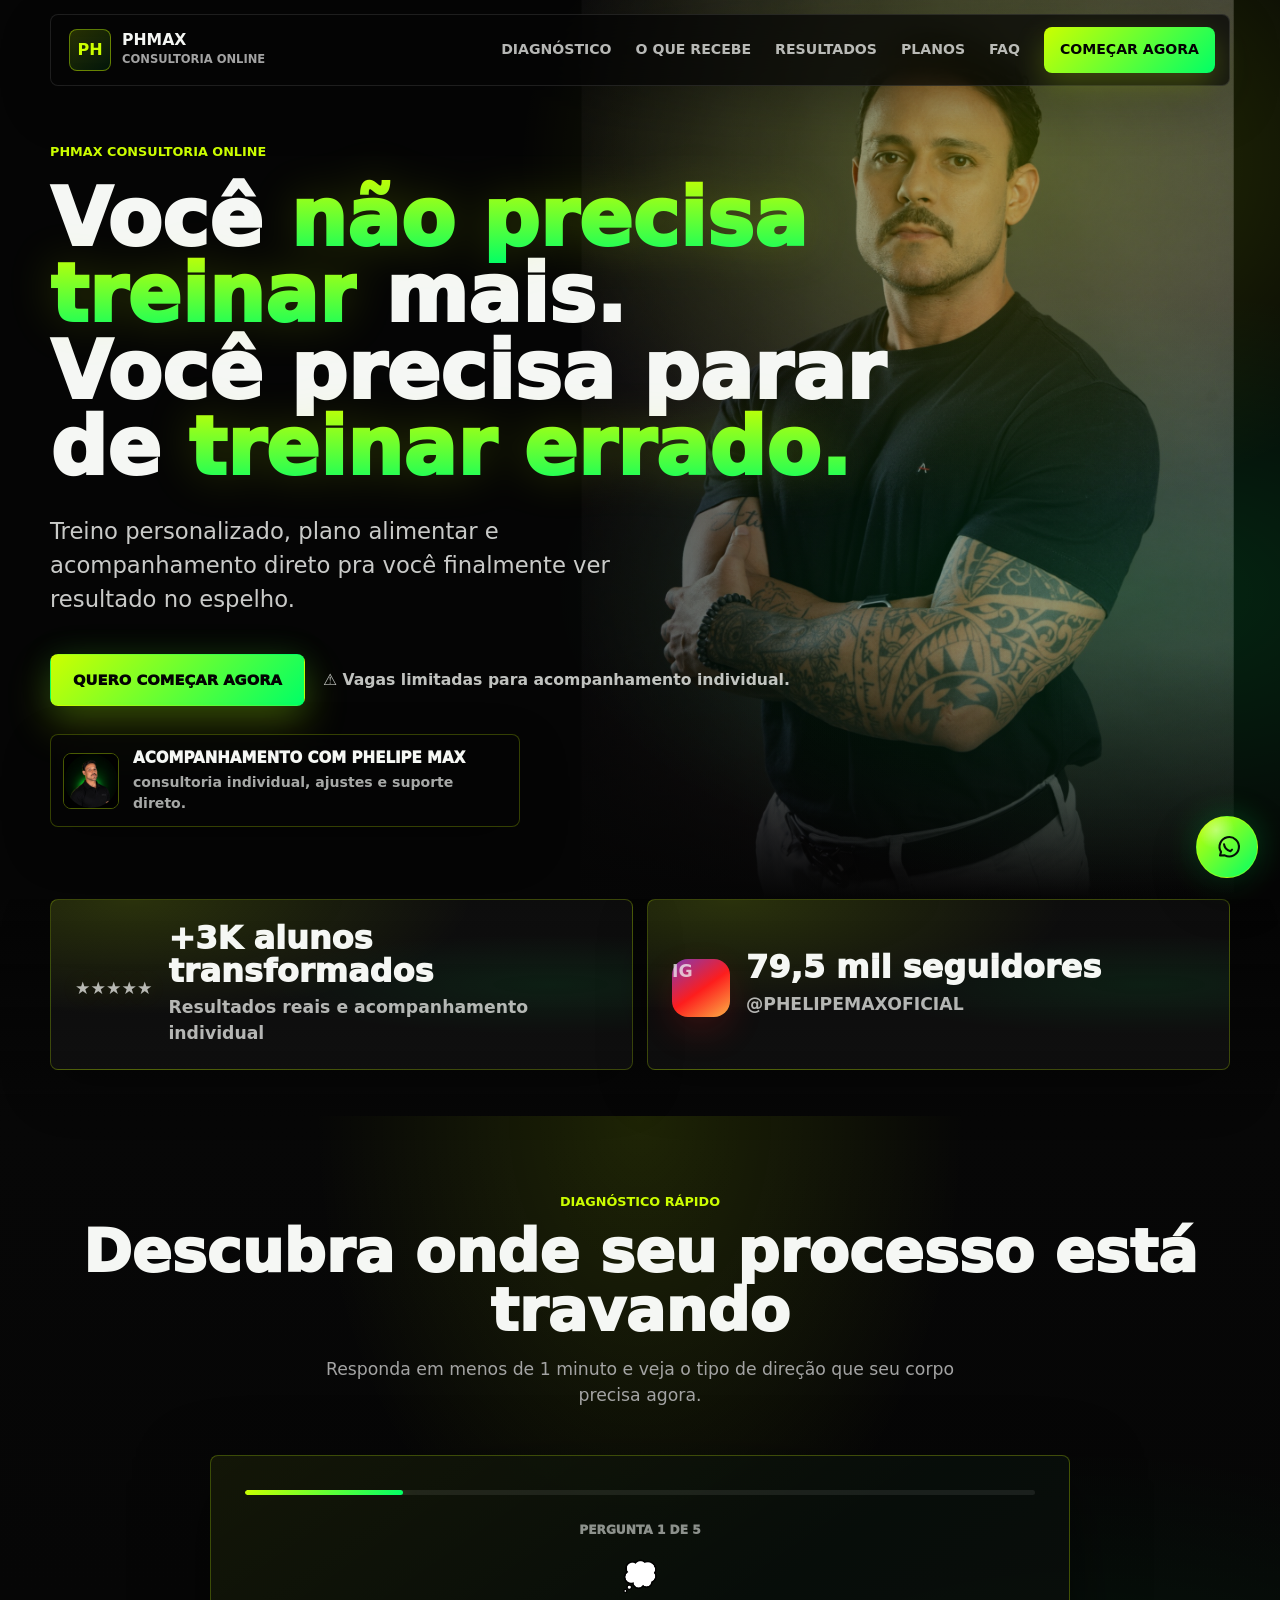
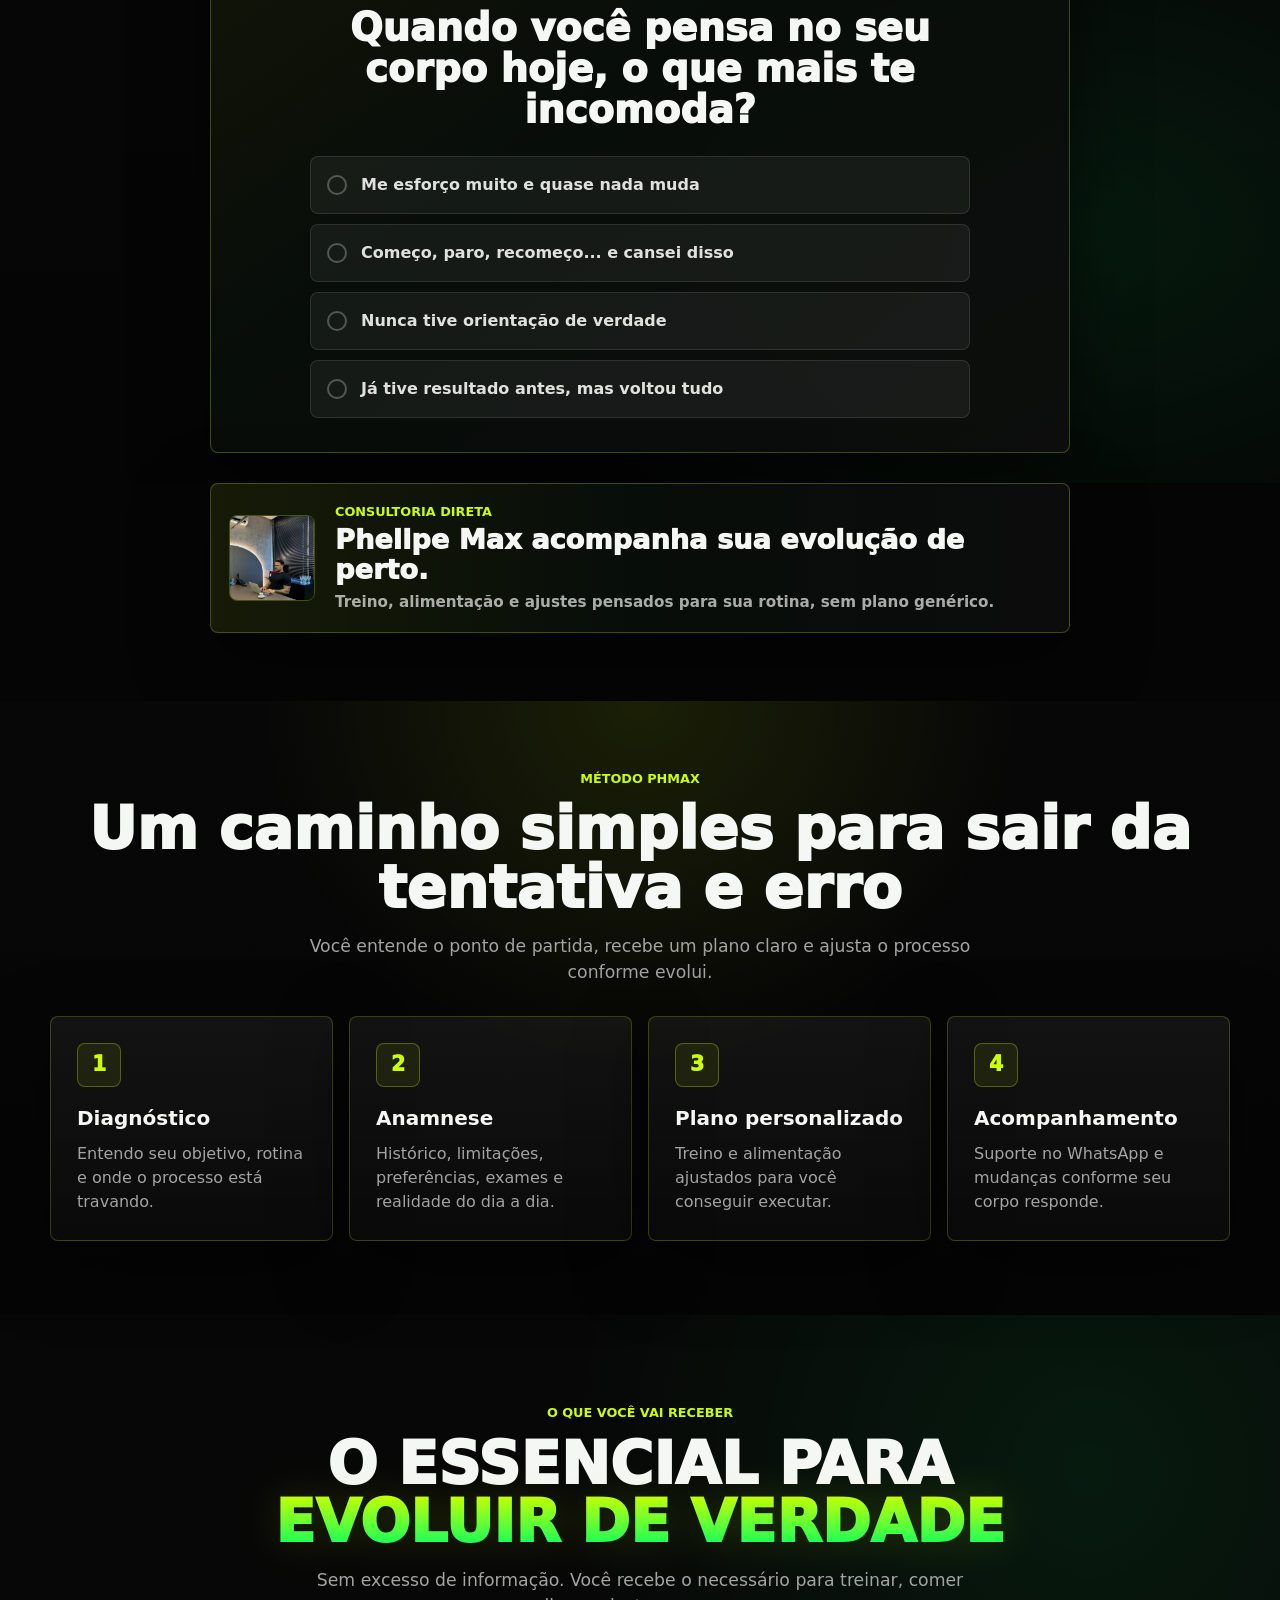
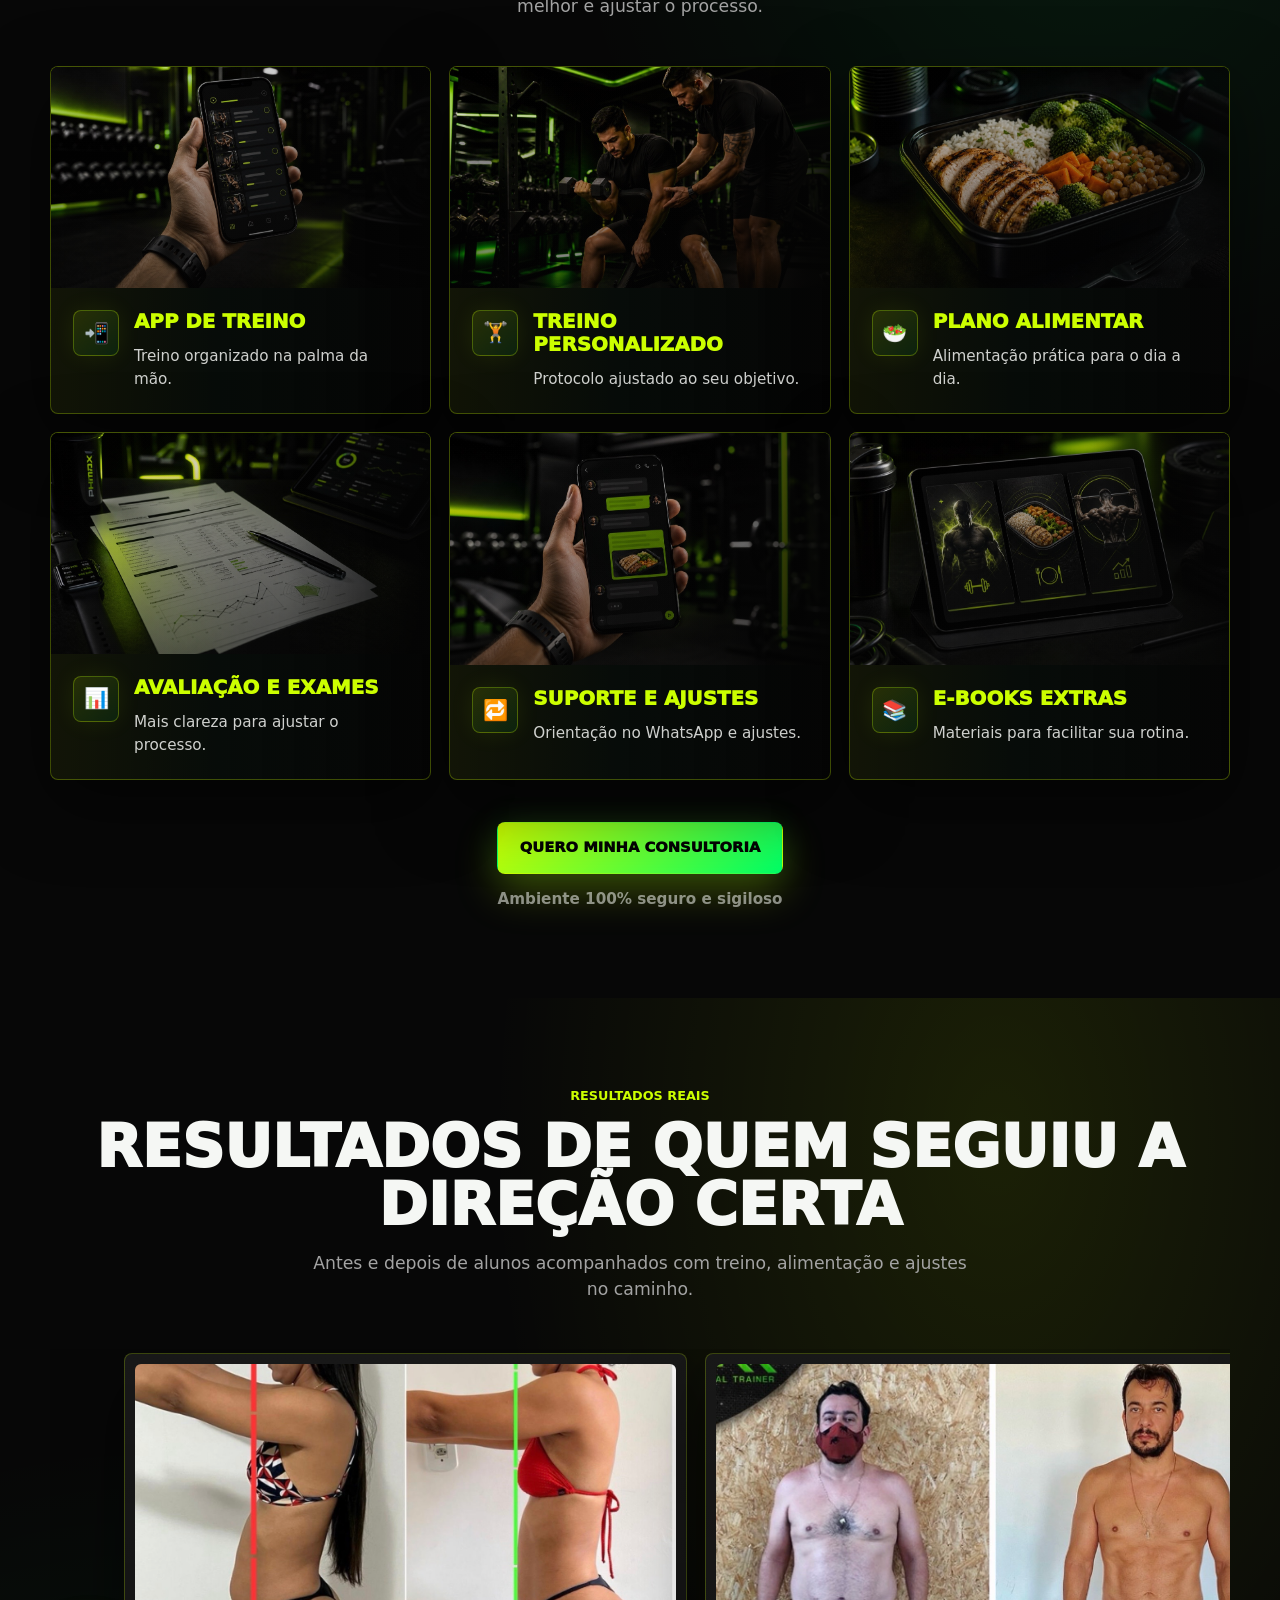
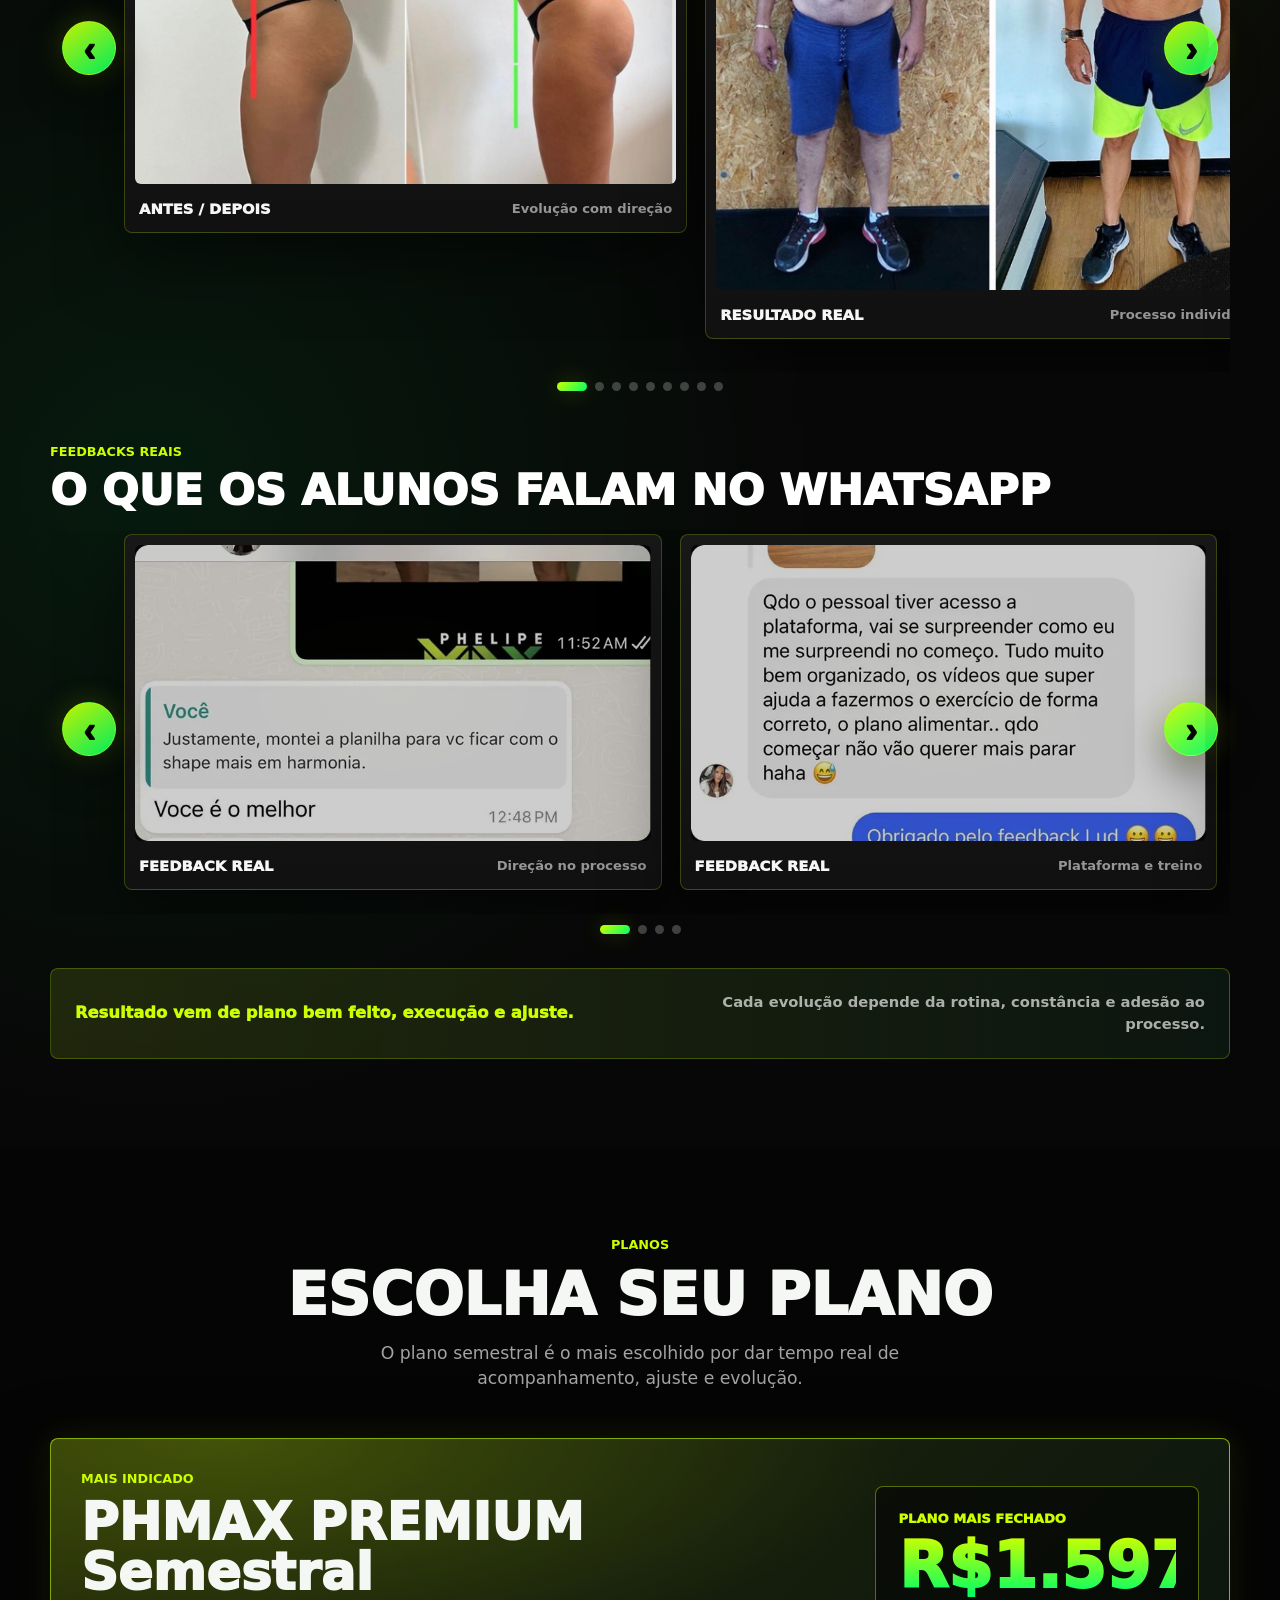
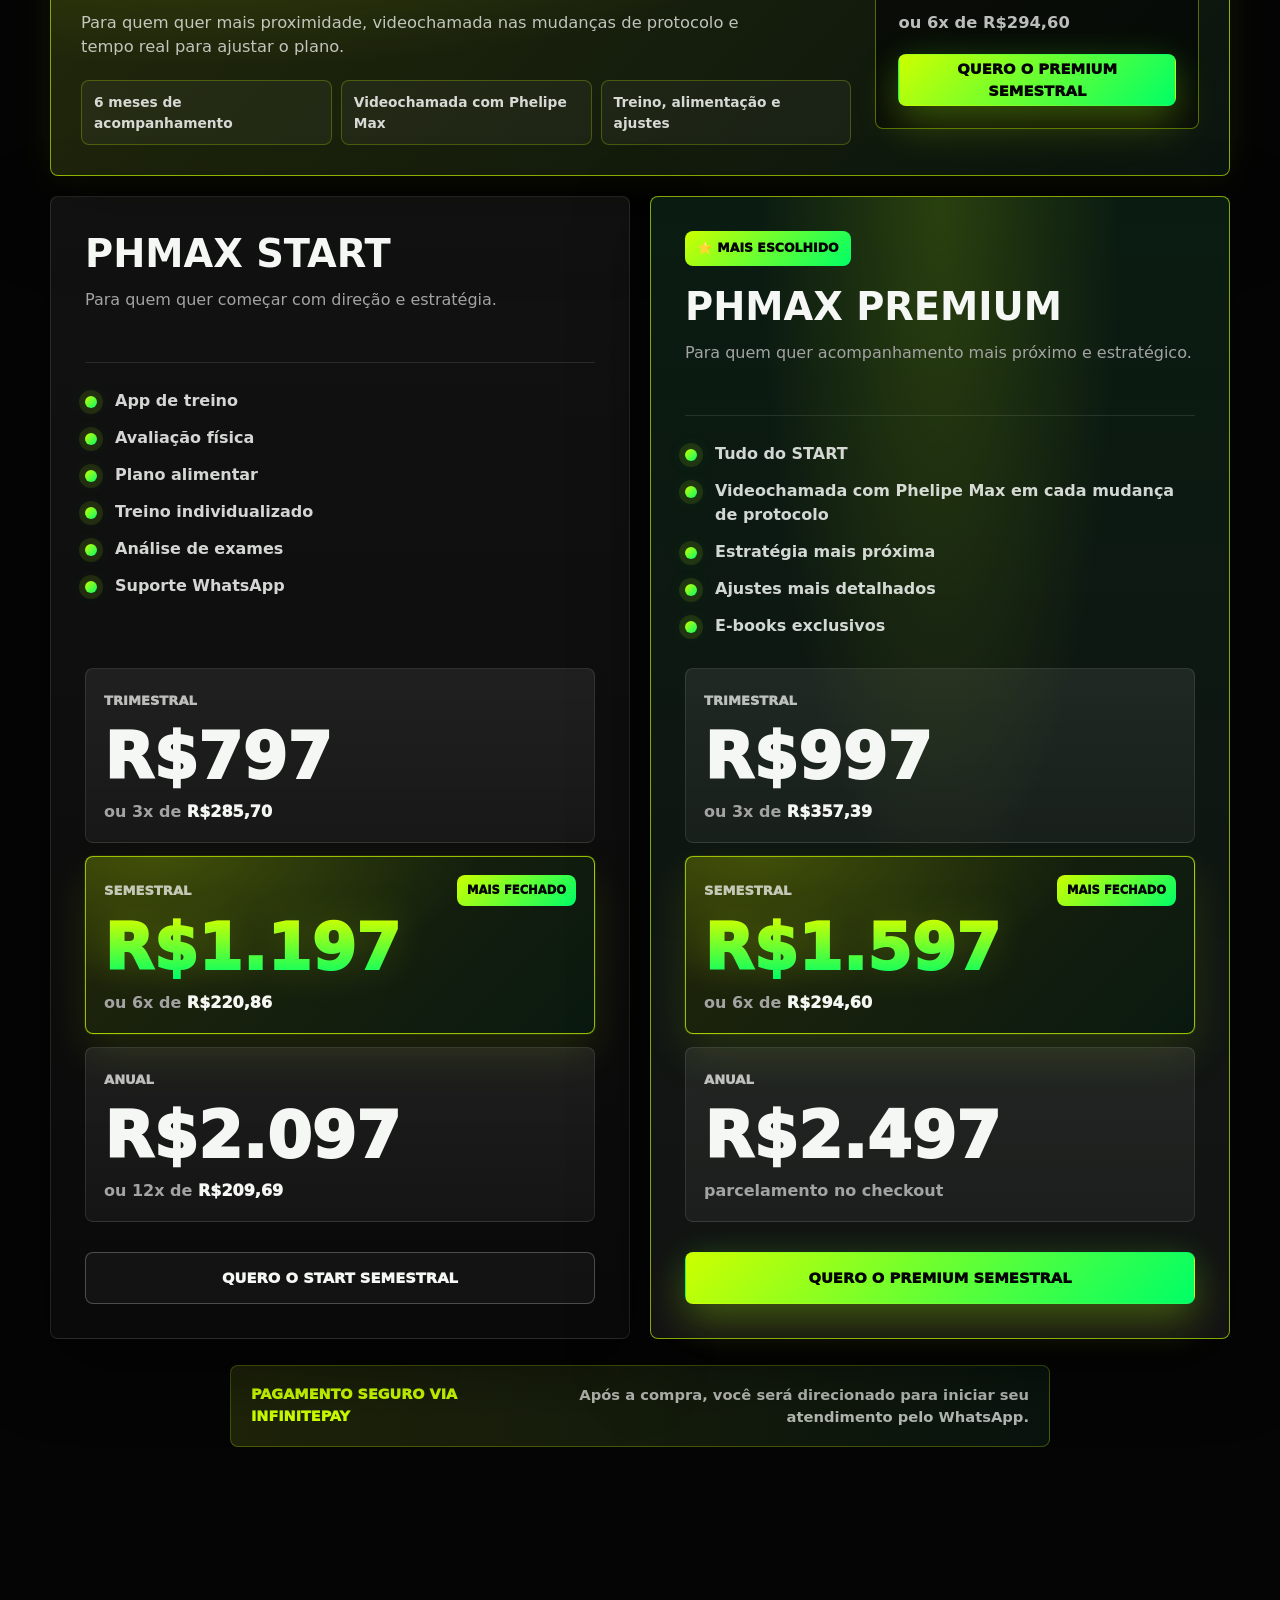
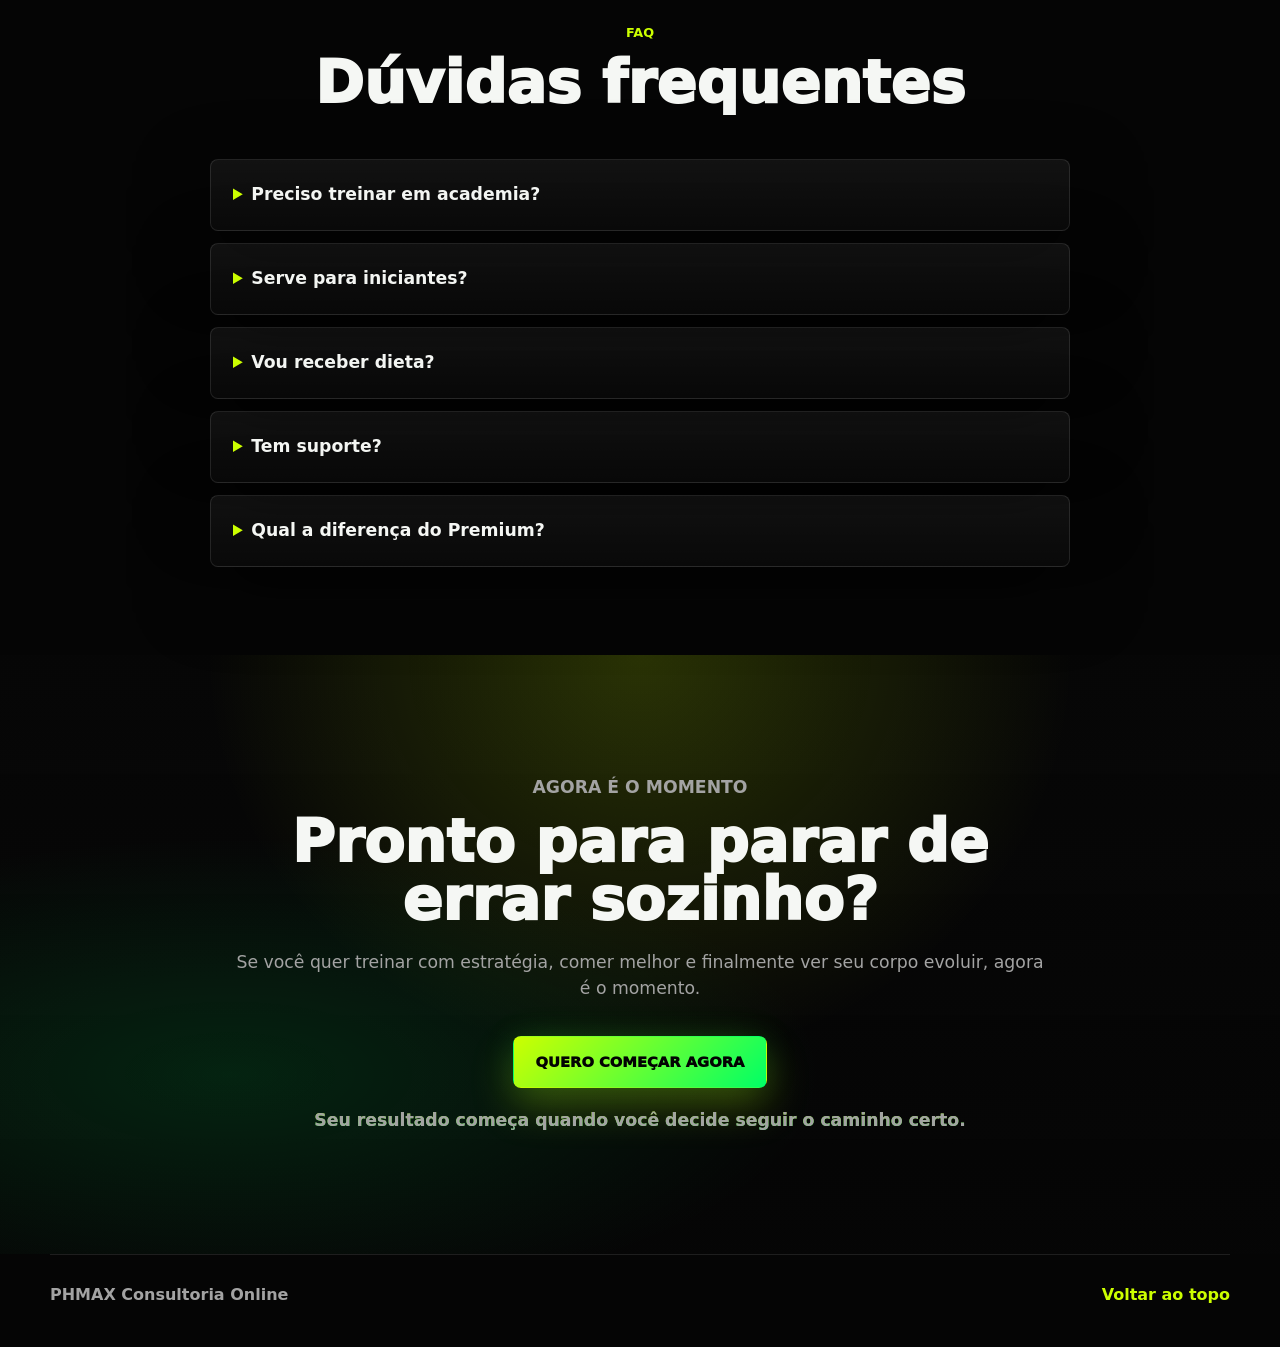
==== commit 8339422a: "Atualiza landing oficial PHMAX" ====
--- a/index.html
+++ b/index.html
@@ -8,8 +8,8 @@
       content="PHMAX Consultoria Online: treino personalizado, plano alimentar e acompanhamento direto para evoluir com estratégia."
     >
     <title>PHMAX Consultoria Online</title>
-    <link rel="preload" href="assets/phelipe/phelipe-hero.jpg" as="image">
-    <link rel="stylesheet" href="styles.css">
+    <link rel="preload" href="assets/phelipe/phelipe-hero-studio.jpg" as="image">
+    <link rel="stylesheet" href="styles.css?v=20260723">
   </head>
   <body>
     <header class="site-header" data-header>
@@ -27,9 +27,8 @@
       </button>
 
       <nav class="nav" data-nav aria-label="Navegação principal">
-        <a href="#sobre">Sobre</a>
+        <a href="#sobre">Diagnóstico</a>
         <a href="#beneficios">O que recebe</a>
-        <a href="#funciona">Como funciona</a>
         <a href="#resultados">Resultados</a>
         <a href="#planos">Planos</a>
         <a href="#faq">FAQ</a>
@@ -44,14 +43,14 @@
         <div class="hero-content">
           <p class="eyebrow">PHMAX Consultoria Online</p>
           <h1>
-            Você não precisa treinar mais.
-            <span>Você precisa parar de treinar errado.</span>
+            Você <strong>não precisa treinar</strong> mais.
+            <span>Você precisa parar de <strong>treinar errado.</strong></span>
           </h1>
           <p class="hero-subtitle">
             Treino personalizado, plano alimentar e acompanhamento direto pra você finalmente ver resultado no espelho.
           </p>
           <div class="hero-actions">
-            <a class="btn btn-primary" href="#planos">Quero começar agora</a>
+            <a class="btn btn-primary" href="#sobre">Quero começar agora</a>
             <p class="urgency">⚠️ Vagas limitadas para acompanhamento individual.</p>
           </div>
           <div class="hero-proof">
@@ -64,70 +63,117 @@
         </div>
       </section>
 
-      <section class="section pain-section">
-        <div class="section-grid">
-          <div class="section-copy">
-            <p class="section-kicker">Dor e conexão</p>
-            <h2>Você se esforça, mas sente que o corpo não responde?</h2>
+      <section class="social-proof-strip" aria-label="Autoridade e prova social PHMAX">
+        <div class="social-proof-inner">
+          <div class="rating-proof">
+            <span class="stars" aria-label="Cinco estrelas">★★★★★</span>
+            <div>
+              <strong>+3K alunos transformados</strong>
+              <span>Resultados reais e acompanhamento individual</span>
+            </div>
+          </div>
+          <div class="instagram-proof">
+            <span class="instagram-icon" aria-hidden="true">IG</span>
+            <div>
+              <strong>79,5 mil seguidores</strong>
+              <span>@PHELIPEMAXOFICIAL</span>
+            </div>
+          </div>
+        </div>
+      </section>
+
+      <section class="section diagnostic-section" id="sobre" data-diagnostic>
+        <div class="section-heading center diagnostic-heading">
+          <p class="section-kicker">Diagnóstico rápido</p>
+          <h2>Descubra onde seu processo está travando</h2>
+          <p>
+            Responda em menos de 1 minuto e veja o tipo de direção que seu corpo precisa agora.
+          </p>
+        </div>
+
+        <div class="diagnostic-card" aria-live="polite">
+          <div class="diagnostic-progress" aria-hidden="true">
+            <span data-diagnostic-progress></span>
+          </div>
+
+          <div data-diagnostic-quiz>
+            <p class="diagnostic-step" data-diagnostic-step>Pergunta 1 de 5</p>
+            <div class="diagnostic-icon" data-diagnostic-icon>💭</div>
+            <h3 data-diagnostic-question>Quando você pensa no seu corpo hoje, o que mais te incomoda?</h3>
+            <div class="diagnostic-options" data-diagnostic-options></div>
+          </div>
+
+          <div class="diagnostic-result" data-diagnostic-result hidden>
+            <p class="result-kicker">Seu diagnóstico PHMAX</p>
+            <h3>Esforço sem método</h3>
             <p>
-              Talvez o problema não seja falta de dedicação.
-              O problema pode ser falta de estratégia.
+              Você faz esforço, mas provavelmente está seguindo um plano que não foi feito para sua rotina,
+              seu corpo e seu objetivo. O problema não é falta de vontade. É falta de direção.
             </p>
-          </div>
-
-          <div class="check-panel">
-            <ul class="check-list">
-              <li>Você treina e não evolui</li>
-              <li>Começa dieta e não consegue manter</li>
-              <li>Se sente perdido na academia</li>
-              <li>Não sabe o que ajustar</li>
-              <li>Já tentou sozinho e travou</li>
-            </ul>
-            <p class="strong-line">
-              Resultado não vem de tentativa e erro.
-              <span>Resultado vem de direção.</span>
-            </p>
-          </div>
-        </div>
-      </section>
-
-      <section class="section authority-section" id="sobre">
-        <div class="authority-grid">
-          <div class="authority-media">
-            <img src="assets/phelipe/phelipe-authority-real.jpg" alt="Phelipe Max trabalhando na consultoria online" loading="lazy">
-          </div>
-          <div class="authority-copy">
-            <p class="section-kicker">Quem vai te acompanhar</p>
-            <h2>Direção de quem vive treino de verdade.</h2>
-            <p>
-              Na PHMAX, você não recebe um arquivo genérico. Você recebe uma estratégia montada
-              e ajustada por Phelipe Max, com treino, alimentação e acompanhamento conectados ao seu objetivo.
-            </p>
-            <div class="authority-stats" aria-label="Diferenciais da consultoria">
-              <div>
-                <strong>100%</strong>
-                <span>individualizado</span>
-              </div>
-              <div>
-                <strong>1:1</strong>
-                <span>suporte direto</span>
-              </div>
-              <div>
-                <strong>PHMAX</strong>
-                <span>método e direção</span>
-              </div>
-            </div>
-            <a class="btn btn-primary" href="#planos">Quero ser acompanhado</a>
-          </div>
+            <div class="diagnostic-need">
+              <strong>O que você precisa</strong>
+              <span>
+                Diagnóstico, anamnese, treino, alimentação e ajustes para o plano trabalhar a favor do seu corpo.
+              </span>
+            </div>
+            <div class="diagnostic-actions">
+              <a class="btn btn-primary" href="#planos">Quero meu plano PHMAX</a>
+              <button class="diagnostic-reset" type="button" data-diagnostic-reset>Refazer diagnóstico</button>
+            </div>
+          </div>
+        </div>
+      </section>
+
+      <section class="authority-strip" aria-label="Consultoria direta com Phelipe Max">
+        <div class="authority-strip-inner">
+          <img src="assets/phelipe/phelipe-authority-real.jpg" alt="Phelipe Max trabalhando na consultoria online" width="86" height="86" loading="lazy">
+          <div>
+            <p class="section-kicker">Consultoria direta</p>
+            <h2>Phelipe Max acompanha sua evolução de perto.</h2>
+            <span>Treino, alimentação e ajustes pensados para sua rotina, sem plano genérico.</span>
+          </div>
+        </div>
+      </section>
+
+      <section class="section process-section" id="metodo">
+        <div class="section-heading center">
+          <p class="section-kicker">Método PHMAX</p>
+          <h2>Um caminho simples para sair da tentativa e erro</h2>
+          <p>
+            Você entende o ponto de partida, recebe um plano claro e ajusta o processo conforme evolui.
+          </p>
+        </div>
+
+        <div class="process-list">
+          <article class="process-card">
+            <span>1</span>
+            <h3>Diagnóstico</h3>
+            <p>Entendo seu objetivo, rotina e onde o processo está travando.</p>
+          </article>
+          <article class="process-card">
+            <span>2</span>
+            <h3>Anamnese</h3>
+            <p>Histórico, limitações, preferências, exames e realidade do dia a dia.</p>
+          </article>
+          <article class="process-card">
+            <span>3</span>
+            <h3>Plano personalizado</h3>
+            <p>Treino e alimentação ajustados para você conseguir executar.</p>
+          </article>
+          <article class="process-card">
+            <span>4</span>
+            <h3>Acompanhamento</h3>
+            <p>Suporte no WhatsApp e mudanças conforme seu corpo responde.</p>
+          </article>
         </div>
       </section>
 
       <section class="section benefits-section" id="beneficios">
         <div class="section-heading center">
           <p class="section-kicker">O que você vai receber</p>
-          <h2 class="benefits-title">O QUE VOCÊ <span>VAI RECEBER</span></h2>
+          <h2 class="benefits-title">O ESSENCIAL PARA <span>EVOLUIR DE VERDADE</span></h2>
           <p>
-            Aqui você não recebe algo genérico. Você recebe o que precisa pra evoluir de verdade.
+            Sem excesso de informação. Você recebe o necessário para treinar, comer melhor e ajustar o processo.
           </p>
         </div>
 
@@ -139,8 +185,8 @@
             <div class="benefit-content">
               <span class="card-icon">📲</span>
               <div>
-                <h3>App de treino Phelipe Max</h3>
-                <p>Seu treino organizado na palma da mão, com tudo que precisa seguir.</p>
+                <h3>App de treino</h3>
+                <p>Treino organizado na palma da mão.</p>
               </div>
             </div>
           </article>
@@ -152,7 +198,7 @@
               <span class="card-icon">🏋️</span>
               <div>
                 <h3>Treino personalizado</h3>
-                <p>Protocolo ajustado ao seu objetivo, rotina, nível e disponibilidade.</p>
+                <p>Protocolo ajustado ao seu objetivo.</p>
               </div>
             </div>
           </article>
@@ -163,8 +209,8 @@
             <div class="benefit-content">
               <span class="card-icon">🥗</span>
               <div>
-                <h3>Plano alimentar simples</h3>
-                <p>Alimentação prática, fácil de seguir e adaptada ao seu dia a dia.</p>
+                <h3>Plano alimentar</h3>
+                <p>Alimentação prática para o dia a dia.</p>
               </div>
             </div>
           </article>
@@ -173,22 +219,10 @@
               <img src="assets/benefits/analise-exames.jpg" alt="Exames e anotações analisados em uma mesa escura" loading="lazy">
             </div>
             <div class="benefit-content">
-              <span class="card-icon">🧪</span>
-              <div>
-                <h3>Análise de exames</h3>
-                <p>Avaliação estratégica para entender melhor seu corpo e sua saúde.</p>
-              </div>
-            </div>
-          </article>
-          <article class="benefit-card">
-            <div class="benefit-media">
-              <img src="assets/benefits/avaliacao-fisica.jpg" alt="Avaliação física com fita métrica na cintura" loading="lazy">
-            </div>
-            <div class="benefit-content">
               <span class="card-icon">📊</span>
               <div>
-                <h3>Avaliação física</h3>
-                <p>Acompanhamento da evolução para ajustar o processo com mais precisão.</p>
+                <h3>Avaliação e exames</h3>
+                <p>Mais clareza para ajustar o processo.</p>
               </div>
             </div>
           </article>
@@ -197,22 +231,10 @@
               <img src="assets/benefits/suporte-whatsapp.jpg" alt="Celular com conversa de suporte em tela escura" loading="lazy">
             </div>
             <div class="benefit-content">
-              <span class="card-icon">📞</span>
-              <div>
-                <h3>Suporte no WhatsApp</h3>
-                <p>Você não fica sozinho. Tem orientação e suporte durante o caminho.</p>
-              </div>
-            </div>
-          </article>
-          <article class="benefit-card">
-            <div class="benefit-media">
-              <img src="assets/benefits/ajustes-estrategicos.jpg" alt="Dashboard de evolução com gráficos em notebook" loading="lazy">
-            </div>
-            <div class="benefit-content">
               <span class="card-icon">🔁</span>
               <div>
-                <h3>Ajustes estratégicos</h3>
-                <p>Seu treino e plano evoluem conforme seu corpo responde.</p>
+                <h3>Suporte e ajustes</h3>
+                <p>Orientação no WhatsApp e ajustes.</p>
               </div>
             </div>
           </article>
@@ -223,8 +245,8 @@
             <div class="benefit-content">
               <span class="card-icon">📚</span>
               <div>
-                <h3>E-books exclusivos</h3>
-                <p>Materiais extras para facilitar sua rotina e acelerar seu aprendizado.</p>
+                <h3>E-books extras</h3>
+                <p>Materiais para facilitar sua rotina.</p>
               </div>
             </div>
           </article>
@@ -236,80 +258,12 @@
         </div>
       </section>
 
-      <section class="section process-section" id="funciona">
-        <div class="section-heading">
-          <p class="section-kicker">Como funciona</p>
-          <h2>COMO FUNCIONA A CONSULTORIA</h2>
-        </div>
-
-        <div class="process-list">
-          <article class="process-card">
-            <span>1º PASSO</span>
-            <h3>Cadastro e análise</h3>
-            <p>
-              Após entrar na consultoria, você preenche um questionário simples com seu objetivo,
-              rotina, local de treino, quantidade de dias disponíveis e dificuldades atuais.
-            </p>
-          </article>
-          <article class="process-card">
-            <span>2º PASSO</span>
-            <h3>Plano personalizado</h3>
-            <p>
-              Com base nas suas respostas, será criado um plano completo com treino, plano alimentar
-              e estratégia ajustada à sua realidade.
-            </p>
-          </article>
-          <article class="process-card">
-            <span>3º PASSO</span>
-            <h3>Aplicação com suporte</h3>
-            <p>
-              Você coloca o plano em prática com suporte direto no WhatsApp para dúvidas,
-              orientações e ajustes.
-            </p>
-          </article>
-          <article class="process-card">
-            <span>4º PASSO</span>
-            <h3>Acompanhamento e evolução</h3>
-            <p>
-              Seu plano é ajustado conforme sua resposta, evitando estagnação e mantendo sua evolução constante.
-            </p>
-          </article>
-        </div>
-
-        <p class="section-closing">
-          Aqui você não tenta adivinhar o que fazer.
-          <span>Você segue um caminho claro.</span>
-        </p>
-      </section>
-
-      <section class="section fit-section">
-        <div class="fit-summary">
-          <div>
-            <p class="section-kicker">Para quem faz sentido</p>
-            <h2>É pra quem quer parar de improvisar.</h2>
-            <p>
-              Se você quer emagrecer, ganhar massa muscular ou voltar a evoluir com direção,
-              a consultoria foi feita para tirar você da tentativa e erro.
-            </p>
-          </div>
-          <div class="fit-points" aria-label="Perfil ideal da consultoria">
-            <span>Treina, mas não vê resultado</span>
-            <span>Não consegue manter a dieta</span>
-            <span>Precisa de direção e acompanhamento</span>
-            <span>Quer parar de errar sozinho</span>
-          </div>
-          <p class="fit-warning">
-            Não é para quem procura fórmula mágica ou quer resultado sem seguir o processo.
-          </p>
-        </div>
-      </section>
-
       <section class="section results-section" id="resultados">
         <div class="section-heading center">
           <p class="section-kicker">Resultados reais</p>
-          <h2>RESULTADOS DE QUEM SEGUIU O PROCESSO</h2>
+          <h2>RESULTADOS DE QUEM SEGUIU A DIREÇÃO CERTA</h2>
           <p>
-            Evoluções reais com estratégia, constância e acompanhamento. Sem adivinhação, sem fórmula mágica.
+            Antes e depois de alunos acompanhados com treino, alimentação e ajustes no caminho.
           </p>
         </div>
 
@@ -447,9 +401,33 @@
         <div class="section-heading center">
           <p class="section-kicker">Planos</p>
           <h2>ESCOLHA SEU PLANO</h2>
+          <p>
+            O plano semestral é o mais escolhido por dar tempo real de acompanhamento, ajuste e evolução.
+          </p>
         </div>
 
         <div class="plans-grid">
+          <div class="offer-highlight">
+            <div>
+              <p class="section-kicker">Mais indicado</p>
+              <h3>PHMAX PREMIUM Semestral</h3>
+              <p>
+                Para quem quer mais proximidade, videochamada nas mudanças de protocolo e tempo real para ajustar o plano.
+              </p>
+              <ul class="offer-mini-list">
+                <li>6 meses de acompanhamento</li>
+                <li>Videochamada com Phelipe Max</li>
+                <li>Treino, alimentação e ajustes</li>
+              </ul>
+            </div>
+            <div class="offer-price-callout">
+              <span>Plano mais fechado</span>
+              <strong>R$1.597</strong>
+              <p>ou 6x de R$294,60</p>
+              <a class="btn btn-primary" href="https://link.infinitepay.io/phelipepersonal/VC1D-Uq8nX2gr2I-1597,00" target="_blank" rel="noopener">Quero o Premium semestral</a>
+            </div>
+          </div>
+
           <article class="plan-card">
             <div class="plan-top">
               <h3>PHMAX START</h3>
@@ -535,19 +513,6 @@
           <strong>Pagamento seguro via InfinitePay</strong>
           <span>Após a compra, você será direcionado para iniciar seu atendimento pelo WhatsApp.</span>
         </div>
-      </section>
-
-      <section class="decision-band">
-        <div>
-          <p class="section-kicker">Decisão</p>
-          <h2>Quanto tempo você ainda vai perder tentando sozinho?</h2>
-          <p>
-            Cada mês sem direção é mais tempo repetindo os mesmos erros.
-            Com acompanhamento, você sabe o que fazer, como fazer e quando ajustar.
-          </p>
-          <strong>Vagas limitadas para manter a qualidade do acompanhamento individual.</strong>
-        </div>
-        <a class="btn btn-primary" href="#planos">Garantir minha vaga</a>
       </section>
 
       <section class="section faq-section" id="faq">
@@ -603,6 +568,19 @@
       Quero começar agora
     </a>
 
-    <script src="script.js"></script>
+    <a
+      class="whatsapp-float"
+      href="https://wa.me/message/6XQNUT3237WTF1"
+      target="_blank"
+      rel="noopener noreferrer"
+      aria-label="Falar no WhatsApp"
+    >
+      <svg viewBox="0 0 48 48" aria-hidden="true">
+        <path d="M12.4 36.3 14 30.8a15 15 0 1 1 5.7 5.3Z"/>
+        <path d="M18.7 19.2c.6 5 4.6 9.1 9.8 10.7l2.5-2.6"/>
+      </svg>
+    </a>
+
+    <script src="script.js?v=20260723"></script>
   </body>
 </html>
--- a/styles.css
+++ b/styles.css
@@ -23,15 +23,17 @@
 }
 
 html {
+  overflow-x: hidden;
   scroll-behavior: smooth;
 }
 
 [id] {
-  scroll-margin-top: 110px;
+  scroll-margin-top: 34px;
 }
 
 body {
   margin: 0;
+  overflow-x: hidden;
   background:
     radial-gradient(ellipse at 90% 0%, rgba(204, 255, 0, 0.08), transparent 34%),
     radial-gradient(ellipse at 12% 20%, rgba(0, 255, 102, 0.055), transparent 30%),
@@ -64,7 +66,7 @@
 }
 
 .site-header {
-  position: fixed;
+  position: absolute;
   z-index: 30;
   top: 0;
   left: 0;
@@ -196,10 +198,10 @@
   position: absolute;
   inset: 0;
   background-color: #050505;
-  background-image: url("assets/phelipe/phelipe-hero.jpg");
-  background-position: calc(100% - 7vw) bottom;
+  background-image: url("assets/phelipe/phelipe-hero-studio.jpg");
+  background-position: calc(100% - 4vw) bottom;
   background-repeat: no-repeat;
-  background-size: auto 104%;
+  background-size: auto 108%;
   transform: scale(1.008);
 }
 
@@ -228,20 +230,24 @@
 }
 
 .hero h1 {
-  max-width: 760px;
+  max-width: 900px;
   margin-top: 20px;
-  font-size: clamp(3rem, 7vw, 6.9rem);
-  line-height: 0.95;
+  font-size: clamp(3rem, 6.2vw, 6.4rem);
+  line-height: 0.96;
   font-weight: 950;
 }
 
 .hero h1 span {
   display: block;
+}
+
+.hero h1 strong {
   background: var(--accent-gradient-vertical);
   -webkit-background-clip: text;
   background-clip: text;
   color: transparent;
   filter: drop-shadow(0 0 22px rgba(204, 255, 0, 0.18));
+  font-weight: inherit;
 }
 
 .hero-subtitle {
@@ -345,8 +351,85 @@
   font-weight: 700;
 }
 
+.social-proof-strip {
+  padding: 0 24px 46px;
+  background:
+    linear-gradient(180deg, rgba(5, 5, 5, 0) 0%, var(--bg-soft) 100%),
+    var(--bg);
+}
+
+.social-proof-inner {
+  display: grid;
+  grid-template-columns: 1fr 1fr;
+  gap: 14px;
+  width: min(100%, var(--max));
+  margin: 0 auto;
+}
+
+.rating-proof,
+.instagram-proof {
+  display: grid;
+  grid-template-columns: auto minmax(0, 1fr);
+  gap: 16px;
+  align-items: center;
+  min-height: 116px;
+  padding: 22px 24px;
+  border: 1px solid rgba(204, 255, 0, 0.24);
+  border-radius: 8px;
+  background:
+    radial-gradient(ellipse at 14% 0%, rgba(204, 255, 0, 0.15), transparent 48%),
+    radial-gradient(ellipse at 86% 50%, rgba(0, 255, 102, 0.07), transparent 42%),
+    rgba(255, 255, 255, 0.035);
+  box-shadow: 0 18px 50px rgba(0, 0, 0, 0.28);
+}
+
+.stars {
+  color: #ffd338;
+  font-size: clamp(1.8rem, 3.6vw, 3rem);
+  line-height: 1;
+  letter-spacing: 0;
+  text-shadow: 0 0 22px rgba(255, 211, 56, 0.18);
+  white-space: nowrap;
+}
+
+.instagram-icon {
+  display: grid;
+  width: 58px;
+  height: 58px;
+  place-items: center;
+  border-radius: 16px;
+  background: linear-gradient(145deg, #833ab4, #fd1d1d 52%, #fcb045);
+  color: #ffffff;
+  font-size: 1.12rem;
+  font-weight: 950;
+  box-shadow: 0 14px 34px rgba(253, 29, 29, 0.16);
+}
+
+.rating-proof strong,
+.rating-proof span,
+.instagram-proof strong,
+.instagram-proof span {
+  display: block;
+}
+
+.rating-proof strong,
+.instagram-proof strong {
+  color: var(--text);
+  font-size: clamp(1.16rem, 2.5vw, 2.1rem);
+  line-height: 1.02;
+  font-weight: 950;
+}
+
+.rating-proof span,
+.instagram-proof span {
+  margin-top: 8px;
+  color: rgba(245, 247, 244, 0.72);
+  font-size: clamp(0.9rem, 1.45vw, 1.08rem);
+  font-weight: 780;
+}
+
 .section {
-  padding: 108px 24px;
+  padding: 88px 24px;
 }
 
 .section-grid,
@@ -388,13 +471,7 @@
   max-width: 560px;
 }
 
-.pain-section {
-  background:
-    radial-gradient(ellipse at 12% 0%, rgba(204, 255, 0, 0.09), transparent 36%),
-    linear-gradient(180deg, var(--bg) 0%, var(--bg-soft) 100%);
-}
-
-.check-panel,
+.diagnostic-card,
 .benefit-card,
 .process-card,
 .plan-card,
@@ -405,18 +482,12 @@
   box-shadow: var(--shadow);
 }
 
-.check-panel {
-  padding: 34px;
-}
-
-.check-list,
 .x-list,
 .plan-list {
   display: grid;
   gap: 13px;
 }
 
-.check-list li,
 .x-list li,
 .plan-list li {
   position: relative;
@@ -425,7 +496,6 @@
   font-weight: 750;
 }
 
-.check-list li::before,
 .plan-list li::before {
   content: "";
   position: absolute;
@@ -448,20 +518,246 @@
   background: var(--danger);
 }
 
-.strong-line {
-  margin-top: 30px;
-  color: var(--text);
-  font-size: 1.25rem;
-  font-weight: 950;
-}
-
-.strong-line span,
 .section-closing span,
 .final-note {
   background: var(--accent-gradient-vertical);
   -webkit-background-clip: text;
   background-clip: text;
   color: transparent;
+}
+
+.authority-strip {
+  padding: 0 24px 68px;
+  background: var(--bg);
+}
+
+.authority-strip-inner {
+  display: grid;
+  grid-template-columns: 86px minmax(0, 1fr);
+  gap: 20px;
+  align-items: center;
+  width: min(100%, 860px);
+  margin: 0 auto;
+  padding: 18px;
+  border: 1px solid rgba(204, 255, 0, 0.26);
+  border-radius: 8px;
+  background:
+    linear-gradient(90deg, rgba(204, 255, 0, 0.08), rgba(0, 255, 102, 0.025), rgba(255, 255, 255, 0.02)),
+    rgba(8, 8, 8, 0.92);
+  box-shadow: var(--shadow);
+}
+
+.authority-strip-inner img {
+  display: block;
+  width: 86px;
+  min-width: 86px;
+  max-width: 86px;
+  height: 86px;
+  aspect-ratio: 1;
+  border: 1px solid rgba(204, 255, 0, 0.28);
+  border-radius: 8px;
+  object-fit: cover;
+  object-position: 52% center;
+  filter: brightness(0.9) contrast(1.05);
+}
+
+.authority-strip-inner h2 {
+  margin-top: 4px;
+  color: var(--text);
+  font-size: clamp(1.18rem, 2.4vw, 1.7rem);
+  line-height: 1.08;
+  font-weight: 950;
+}
+
+.authority-strip-inner span {
+  display: block;
+  margin-top: 7px;
+  color: rgba(245, 247, 244, 0.68);
+  font-size: 0.95rem;
+  font-weight: 750;
+}
+
+.diagnostic-section {
+  padding-top: 76px;
+  padding-bottom: 30px;
+  background:
+    radial-gradient(ellipse at 50% 0%, rgba(204, 255, 0, 0.12), transparent 36%),
+    radial-gradient(ellipse at 84% 74%, rgba(0, 255, 102, 0.08), transparent 38%),
+    linear-gradient(180deg, var(--bg-soft) 0%, var(--bg) 100%);
+}
+
+.diagnostic-heading {
+  margin-bottom: 30px;
+}
+
+.diagnostic-card {
+  width: min(100%, 860px);
+  min-height: 454px;
+  margin: 0 auto;
+  padding: 34px;
+  border-color: rgba(204, 255, 0, 0.26);
+  background:
+    linear-gradient(145deg, rgba(204, 255, 0, 0.06), rgba(0, 255, 102, 0.025) 44%, rgba(255, 255, 255, 0.025)),
+    rgba(8, 8, 8, 0.92);
+}
+
+.diagnostic-progress {
+  height: 5px;
+  overflow: hidden;
+  border-radius: 999px;
+  background: rgba(255, 255, 255, 0.08);
+}
+
+.diagnostic-progress span {
+  display: block;
+  width: 20%;
+  height: 100%;
+  border-radius: inherit;
+  background: var(--accent-gradient);
+  box-shadow: 0 0 20px rgba(204, 255, 0, 0.22);
+  transition: width 0.22s ease;
+}
+
+.diagnostic-step {
+  margin-top: 26px;
+  color: rgba(245, 247, 244, 0.56);
+  font-size: 0.76rem;
+  font-weight: 950;
+  text-align: center;
+  text-transform: uppercase;
+}
+
+.diagnostic-icon {
+  margin: 16px auto 10px;
+  font-size: 1.8rem;
+  text-align: center;
+}
+
+.diagnostic-card h3 {
+  width: min(100%, 650px);
+  margin: 0 auto;
+  font-size: clamp(1.65rem, 3vw, 2.65rem);
+  line-height: 1.06;
+  font-weight: 950;
+  text-align: center;
+}
+
+.diagnostic-options {
+  display: grid;
+  gap: 10px;
+  width: min(100%, 660px);
+  margin: 26px auto 0;
+}
+
+.diagnostic-option {
+  display: grid;
+  grid-template-columns: 22px minmax(0, 1fr);
+  gap: 12px;
+  align-items: center;
+  min-height: 58px;
+  padding: 14px 16px;
+  border: 1px solid rgba(255, 255, 255, 0.1);
+  border-radius: 8px;
+  background: rgba(255, 255, 255, 0.055);
+  color: rgba(245, 247, 244, 0.9);
+  font: inherit;
+  font-weight: 850;
+  text-align: left;
+  cursor: pointer;
+  transition: border-color 0.18s ease, background 0.18s ease, transform 0.18s ease;
+}
+
+.diagnostic-option::before {
+  content: "";
+  width: 16px;
+  height: 16px;
+  border: 2px solid rgba(245, 247, 244, 0.28);
+  border-radius: 50%;
+}
+
+.diagnostic-option:hover,
+.diagnostic-option:focus-visible {
+  border-color: rgba(204, 255, 0, 0.7);
+  background: rgba(204, 255, 0, 0.08);
+  outline: none;
+  transform: translateY(-1px);
+}
+
+.diagnostic-option:hover::before,
+.diagnostic-option:focus-visible::before {
+  border-color: var(--green);
+  box-shadow: inset 0 0 0 4px rgba(204, 255, 0, 0.22);
+}
+
+.diagnostic-result {
+  display: grid;
+  gap: 22px;
+  width: min(100%, 680px);
+  margin: 30px auto 0;
+  text-align: center;
+}
+
+.diagnostic-result[hidden] {
+  display: none;
+}
+
+.result-kicker {
+  color: var(--green);
+  font-size: 0.78rem;
+  font-weight: 950;
+  letter-spacing: 0.08em;
+  text-transform: uppercase;
+}
+
+.diagnostic-result > p:not(.result-kicker) {
+  color: rgba(245, 247, 244, 0.78);
+  font-size: 1.02rem;
+}
+
+.diagnostic-need {
+  display: grid;
+  gap: 7px;
+  padding: 18px;
+  border-left: 4px solid var(--green);
+  border-radius: 8px;
+  background: rgba(255, 255, 255, 0.06);
+  text-align: left;
+}
+
+.diagnostic-need strong {
+  color: var(--green);
+  font-size: 0.86rem;
+  font-weight: 950;
+  text-transform: uppercase;
+}
+
+.diagnostic-need span {
+  color: rgba(245, 247, 244, 0.82);
+  font-weight: 750;
+}
+
+.diagnostic-actions {
+  display: flex;
+  flex-wrap: wrap;
+  gap: 14px;
+  justify-content: center;
+  align-items: center;
+}
+
+.diagnostic-reset {
+  border: 0;
+  background: transparent;
+  color: rgba(245, 247, 244, 0.62);
+  font: inherit;
+  font-size: 0.92rem;
+  font-weight: 850;
+  cursor: pointer;
+}
+
+.diagnostic-reset:hover,
+.diagnostic-reset:focus-visible {
+  color: var(--green);
+  outline: none;
 }
 
 .authority-section {
@@ -588,16 +884,17 @@
 
 .benefit-list {
   display: grid;
+  grid-template-columns: repeat(3, minmax(0, 1fr));
   gap: 18px;
-  width: min(100%, 1120px);
+  width: min(100%, var(--max));
   margin: 0 auto;
 }
 
 .benefit-card {
   position: relative;
   display: grid;
-  grid-template-columns: minmax(280px, 42%) minmax(0, 1fr);
-  min-height: 214px;
+  grid-template-columns: 1fr;
+  min-height: 0;
   overflow: hidden;
   isolation: isolate;
   padding: 0;
@@ -616,7 +913,7 @@
 
 .benefit-media {
   position: relative;
-  min-height: 214px;
+  min-height: 178px;
   overflow: hidden;
   background: #050505;
 }
@@ -634,7 +931,7 @@
 .benefit-media img {
   width: 100%;
   height: 100%;
-  min-height: 214px;
+  min-height: 178px;
   object-fit: cover;
   object-position: center;
   transform: scale(1.01);
@@ -648,23 +945,23 @@
 
 .benefit-content {
   display: grid;
-  grid-template-columns: 58px minmax(0, 1fr);
-  gap: 22px;
-  align-items: center;
-  padding: 34px 38px;
+  grid-template-columns: 46px minmax(0, 1fr);
+  gap: 15px;
+  align-items: start;
+  padding: 22px;
   z-index: 1;
 }
 
 .card-icon {
   display: grid;
-  width: 56px;
-  height: 56px;
+  width: 46px;
+  height: 46px;
   place-items: center;
   border: 1px solid rgba(204, 255, 0, 0.28);
   border-radius: 8px;
   background: linear-gradient(145deg, rgba(204, 255, 0, 0.12), rgba(0, 255, 102, 0.07));
   color: var(--green);
-  font-size: 1.55rem;
+  font-size: 1.26rem;
   box-shadow: 0 0 24px rgba(204, 255, 0, 0.08);
 }
 
@@ -679,7 +976,7 @@
 .benefit-card h3 {
   margin-top: 0;
   color: var(--green);
-  font-size: clamp(1.55rem, 2.4vw, 2.35rem);
+  font-size: clamp(1.02rem, 1.55vw, 1.32rem);
   font-weight: 950;
   text-transform: uppercase;
 }
@@ -695,7 +992,7 @@
 .benefit-card p {
   max-width: 520px;
   color: rgba(245, 247, 244, 0.84);
-  font-size: clamp(1rem, 1.4vw, 1.22rem);
+  font-size: 0.95rem;
 }
 
 .section-cta {
@@ -714,9 +1011,15 @@
 }
 
 .process-section {
+  padding-top: 68px;
+  padding-bottom: 74px;
   background:
     radial-gradient(ellipse at 50% 0%, rgba(204, 255, 0, 0.1), transparent 42%),
     linear-gradient(180deg, var(--bg-soft) 0%, var(--bg) 100%);
+}
+
+.process-section .section-heading {
+  margin-bottom: 30px;
 }
 
 .process-list {
@@ -728,12 +1031,23 @@
 }
 
 .process-card {
-  padding: 28px;
+  position: relative;
+  min-height: 198px;
+  overflow: hidden;
+  padding: 26px;
+  border-color: rgba(204, 255, 0, 0.22);
 }
 
 .process-card span {
+  display: grid;
+  width: 44px;
+  height: 44px;
+  place-items: center;
+  border: 1px solid rgba(204, 255, 0, 0.3);
+  border-radius: 8px;
+  background: rgba(204, 255, 0, 0.08);
   color: var(--green);
-  font-size: 0.76rem;
+  font-size: 1.28rem;
   font-weight: 950;
 }
 
@@ -971,6 +1285,90 @@
   grid-template-columns: repeat(2, minmax(0, 1fr));
   gap: 20px;
   align-items: stretch;
+}
+
+.offer-highlight {
+  display: grid;
+  grid-column: 1 / -1;
+  grid-template-columns: minmax(0, 1fr) minmax(280px, 0.42fr);
+  gap: 24px;
+  align-items: center;
+  padding: 30px;
+  border: 1px solid rgba(204, 255, 0, 0.62);
+  border-radius: 8px;
+  background:
+    radial-gradient(ellipse at 15% 0%, rgba(204, 255, 0, 0.2), transparent 48%),
+    linear-gradient(135deg, rgba(204, 255, 0, 0.12), rgba(0, 255, 102, 0.04)),
+    var(--panel);
+  box-shadow: 0 30px 78px rgba(0, 0, 0, 0.5), 0 0 34px rgba(204, 255, 0, 0.1);
+}
+
+.offer-highlight h3 {
+  margin-top: 8px;
+  font-size: clamp(2rem, 4vw, 3.65rem);
+  line-height: 0.98;
+  font-weight: 950;
+}
+
+.offer-highlight p:not(.section-kicker) {
+  max-width: 690px;
+  margin-top: 14px;
+  color: rgba(245, 247, 244, 0.76);
+  font-size: 1.02rem;
+}
+
+.offer-mini-list {
+  display: grid;
+  grid-template-columns: repeat(3, minmax(0, 1fr));
+  gap: 9px;
+  margin-top: 20px;
+}
+
+.offer-mini-list li {
+  padding: 11px 12px;
+  border: 1px solid rgba(204, 255, 0, 0.24);
+  border-radius: 8px;
+  background: rgba(255, 255, 255, 0.04);
+  color: rgba(245, 247, 244, 0.86);
+  font-size: 0.86rem;
+  font-weight: 850;
+}
+
+.offer-price-callout {
+  padding: 22px;
+  border: 1px solid rgba(204, 255, 0, 0.4);
+  border-radius: 8px;
+  background: rgba(5, 5, 5, 0.58);
+}
+
+.offer-price-callout span,
+.offer-price-callout strong,
+.offer-price-callout p {
+  display: block;
+}
+
+.offer-price-callout span {
+  color: var(--green);
+  font-size: 0.82rem;
+  font-weight: 950;
+  text-transform: uppercase;
+}
+
+.offer-price-callout strong {
+  margin-top: 8px;
+  background: var(--accent-gradient-vertical);
+  -webkit-background-clip: text;
+  background-clip: text;
+  color: transparent;
+  font-size: clamp(2.8rem, 5vw, 4.4rem);
+  font-weight: 950;
+  line-height: 0.95;
+}
+
+.offer-price-callout p {
+  margin: 8px 0 18px;
+  color: rgba(245, 247, 244, 0.74);
+  font-weight: 850;
 }
 
 .plan-card {
@@ -1262,6 +1660,42 @@
 
 .mobile-sticky-cta {
   display: none;
+}
+
+.whatsapp-float {
+  position: fixed;
+  z-index: 62;
+  right: 22px;
+  bottom: 22px;
+  display: grid;
+  width: 62px;
+  height: 62px;
+  place-items: center;
+  border: 1px solid rgba(204, 255, 0, 0.42);
+  border-radius: 50%;
+  background:
+    radial-gradient(circle at 32% 22%, rgba(255, 255, 255, 0.38), transparent 30%),
+    linear-gradient(135deg, #ccff00 0%, #00ff66 100%);
+  color: #041008;
+  box-shadow: 0 18px 44px rgba(0, 0, 0, 0.48), 0 0 32px rgba(0, 255, 102, 0.26);
+  transition: transform 0.18s ease, box-shadow 0.18s ease;
+}
+
+.whatsapp-float:hover,
+.whatsapp-float:focus-visible {
+  transform: translateY(-3px) scale(1.03);
+  box-shadow: 0 22px 52px rgba(0, 0, 0, 0.52), 0 0 44px rgba(0, 255, 102, 0.34);
+  outline: none;
+}
+
+.whatsapp-float svg {
+  width: 31px;
+  height: 31px;
+  fill: none;
+  stroke: currentColor;
+  stroke-linecap: round;
+  stroke-linejoin: round;
+  stroke-width: 3.2;
 }
 
 @media (max-width: 980px) {
@@ -1306,9 +1740,13 @@
     grid-template-columns: 1fr;
   }
 
+  .benefit-list {
+    grid-template-columns: repeat(2, minmax(0, 1fr));
+  }
+
   .hero-bg {
-    background-position: 78% bottom;
-    background-size: auto 92%;
+    background-position: 80% bottom;
+    background-size: auto 96%;
   }
 
   .authority-grid {
@@ -1353,10 +1791,6 @@
 
   .payment-safe-note span {
     text-align: left;
-  }
-
-  .benefit-card {
-    grid-template-columns: minmax(240px, 40%) minmax(0, 1fr);
   }
 
   .benefit-content {
@@ -1438,6 +1872,10 @@
 
 @media (max-width: 700px) {
   body {
+    padding-bottom: 0;
+  }
+
+  body.show-mobile-cta {
     padding-bottom: 86px;
   }
 
@@ -1467,8 +1905,8 @@
   }
 
   .hero-bg {
-    background-position: 70% bottom;
-    background-size: auto 76%;
+    background-position: 72% bottom;
+    background-size: auto 84%;
   }
 
   .hero-overlay {
@@ -1480,7 +1918,10 @@
   }
 
   .hero h1 {
-    font-size: clamp(2.72rem, 15vw, 4.4rem);
+    max-width: min(100%, 380px);
+    font-size: clamp(2.35rem, 10.8vw, 3.35rem);
+    line-height: 1.02;
+    text-wrap: balance;
   }
 
   .hero-actions,
@@ -1507,11 +1948,128 @@
   }
 
   .section {
-    padding: 76px 18px;
+    padding: 54px 14px;
+  }
+
+  .social-proof-strip {
+    padding: 0 14px 34px;
+  }
+
+  .social-proof-inner {
+    grid-template-columns: 1fr;
+    gap: 8px;
+  }
+
+  .rating-proof,
+  .instagram-proof {
+    min-height: 0;
+    padding: 15px;
+    gap: 12px;
+  }
+
+  .stars {
+    font-size: 1.6rem;
+  }
+
+  .instagram-icon {
+    width: 46px;
+    height: 46px;
+    border-radius: 12px;
+    font-size: 0.92rem;
+  }
+
+  .rating-proof strong,
+  .instagram-proof strong {
+    font-size: 1.08rem;
+  }
+
+  .rating-proof span,
+  .instagram-proof span {
+    margin-top: 4px;
+    font-size: 0.78rem;
+  }
+
+  .section-heading {
+    margin-bottom: 28px;
+  }
+
+  .section-heading.center p:not(.section-kicker) {
+    margin-top: 10px;
+    font-size: 0.95rem;
   }
 
   .section-grid {
     gap: 30px;
+  }
+
+  .diagnostic-section,
+  .process-section {
+    padding-top: 42px;
+    padding-bottom: 42px;
+  }
+
+  .diagnostic-section {
+    padding-bottom: 22px;
+  }
+
+  .authority-strip {
+    padding: 0 14px 42px;
+  }
+
+  .authority-strip-inner {
+    grid-template-columns: 64px minmax(0, 1fr);
+    gap: 13px;
+    padding: 14px;
+  }
+
+  .authority-strip-inner img {
+    width: 64px;
+    min-width: 64px;
+    max-width: 64px;
+    height: 64px;
+  }
+
+  .authority-strip-inner h2 {
+    font-size: 1rem;
+  }
+
+  .authority-strip-inner span {
+    margin-top: 5px;
+    font-size: 0.78rem;
+    line-height: 1.32;
+  }
+
+  .diagnostic-heading,
+  .process-section .section-heading {
+    margin-bottom: 20px;
+  }
+
+  .diagnostic-card {
+    min-height: auto;
+    padding: 20px;
+  }
+
+  .diagnostic-card h3 {
+    font-size: clamp(1.45rem, 8vw, 2.25rem);
+  }
+
+  .diagnostic-step {
+    margin-top: 18px;
+  }
+
+  .diagnostic-icon {
+    margin: 10px auto 8px;
+  }
+
+  .diagnostic-options {
+    gap: 8px;
+    margin-top: 18px;
+  }
+
+  .diagnostic-option {
+    min-height: 54px;
+    padding: 12px;
+    font-size: 0.88rem;
   }
 
   .authority-media,
@@ -1536,7 +2094,64 @@
   }
 
   .process-list {
+    grid-template-columns: repeat(2, minmax(0, 1fr));
+    gap: 10px;
+  }
+
+  .process-card {
+    min-height: 176px;
+    padding: 16px;
+  }
+
+  .process-card span {
+    width: 34px;
+    height: 34px;
+    font-size: 1rem;
+  }
+
+  .process-card h3 {
+    margin-top: 14px;
+    font-size: 0.95rem;
+  }
+
+  .process-card p {
+    margin-top: 8px;
+    font-size: 0.78rem;
+    line-height: 1.34;
+  }
+
+  .offer-highlight {
     grid-template-columns: 1fr;
+    gap: 16px;
+    padding: 18px;
+  }
+
+  .offer-highlight h3 {
+    font-size: clamp(1.75rem, 9vw, 2.6rem);
+  }
+
+  .offer-highlight p:not(.section-kicker) {
+    margin-top: 10px;
+    font-size: 0.9rem;
+  }
+
+  .offer-mini-list {
+    grid-template-columns: 1fr;
+    gap: 7px;
+    margin-top: 14px;
+  }
+
+  .offer-mini-list li {
+    padding: 9px 10px;
+    font-size: 0.78rem;
+  }
+
+  .offer-price-callout {
+    padding: 16px;
+  }
+
+  .offer-price-callout strong {
+    font-size: 2.8rem;
   }
 
   .results-track {
@@ -1582,14 +2197,14 @@
     flex-basis: min(88vw, 460px);
   }
 
-  .benefit-card {
-    grid-template-columns: 1fr;
-    min-height: 0;
+  .benefit-list {
+    grid-template-columns: repeat(2, minmax(0, 1fr));
+    gap: 10px;
   }
 
   .benefit-media,
   .benefit-media img {
-    min-height: 210px;
+    min-height: 96px;
   }
 
   .benefit-media::after {
@@ -1599,18 +2214,43 @@
   }
 
   .benefit-content {
-    grid-template-columns: 48px minmax(0, 1fr);
-    gap: 16px;
-    padding: 22px;
+    display: block;
+    min-height: 112px;
+    padding: 12px;
   }
 
   .card-icon {
-    width: 48px;
-    height: 48px;
-    font-size: 1.35rem;
-  }
-
-  .check-panel,
+    position: absolute;
+    z-index: 2;
+    top: 8px;
+    left: 8px;
+    width: 32px;
+    height: 32px;
+    font-size: 0.95rem;
+    background: rgba(5, 5, 5, 0.74);
+    backdrop-filter: blur(10px);
+  }
+
+  .benefit-card h3 {
+    display: -webkit-box;
+    overflow: hidden;
+    font-size: 0.82rem;
+    line-height: 1.12;
+    -webkit-box-orient: vertical;
+    -webkit-line-clamp: 2;
+  }
+
+  .benefit-card p {
+    display: -webkit-box;
+    overflow: hidden;
+    margin-top: 6px;
+    font-size: 0.76rem;
+    line-height: 1.28;
+    -webkit-box-orient: vertical;
+    -webkit-line-clamp: 3;
+  }
+
+  .diagnostic-card,
   .fit-summary,
   .plan-card,
   .decision-band,
@@ -1631,7 +2271,7 @@
   }
 
   .final-cta {
-    padding: 88px 18px;
+    padding: 64px 18px;
   }
 
   .site-footer {
@@ -1660,5 +2300,31 @@
     text-align: center;
     text-transform: uppercase;
     box-shadow: 0 18px 44px rgba(0, 0, 0, 0.5), 0 0 28px rgba(204, 255, 0, 0.22);
-  }
-}
+    opacity: 0;
+    pointer-events: none;
+    transform: translateY(18px);
+    transition: opacity 0.18s ease, transform 0.18s ease;
+  }
+
+  body.show-mobile-cta .mobile-sticky-cta {
+    opacity: 1;
+    pointer-events: auto;
+    transform: translateY(0);
+  }
+
+  .whatsapp-float {
+    right: 18px;
+    bottom: calc(18px + env(safe-area-inset-bottom));
+    width: 54px;
+    height: 54px;
+  }
+
+  body.show-mobile-cta .whatsapp-float {
+    bottom: calc(88px + env(safe-area-inset-bottom));
+  }
+
+  .whatsapp-float svg {
+    width: 27px;
+    height: 27px;
+  }
+}
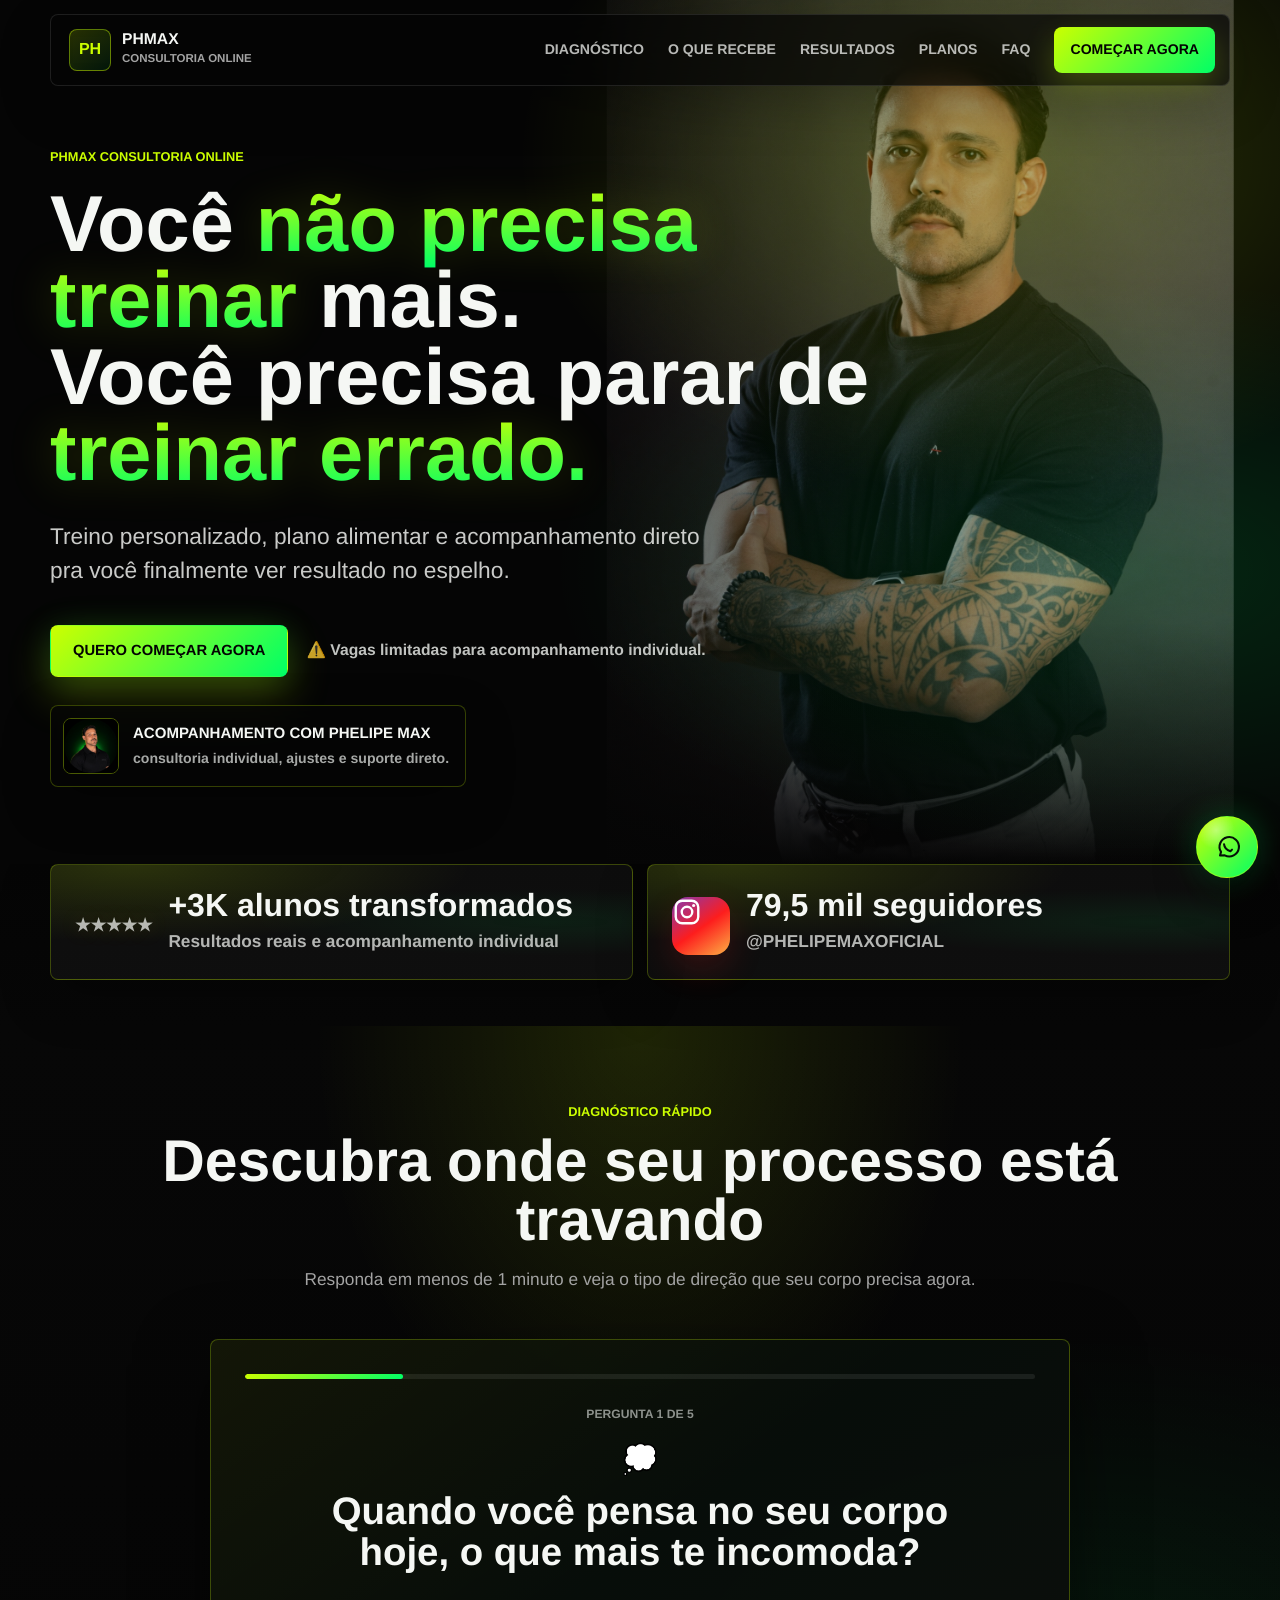
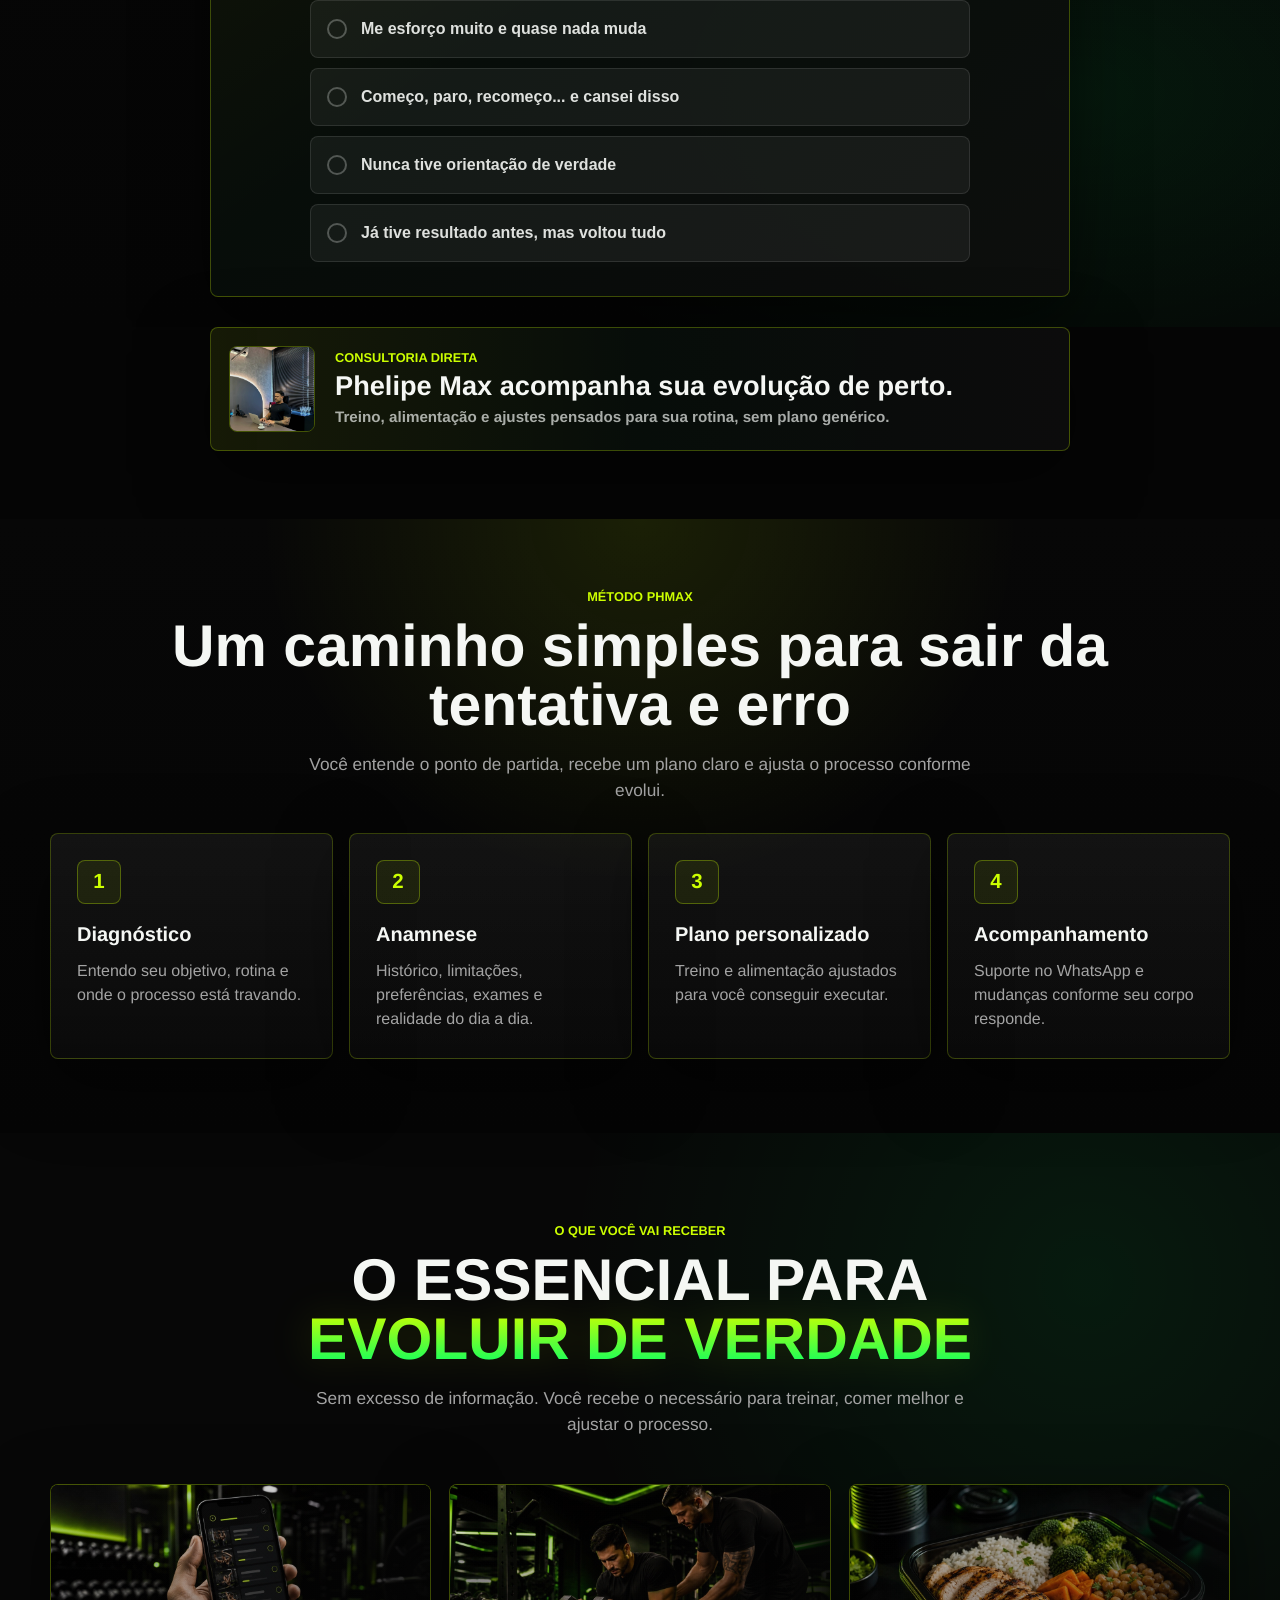
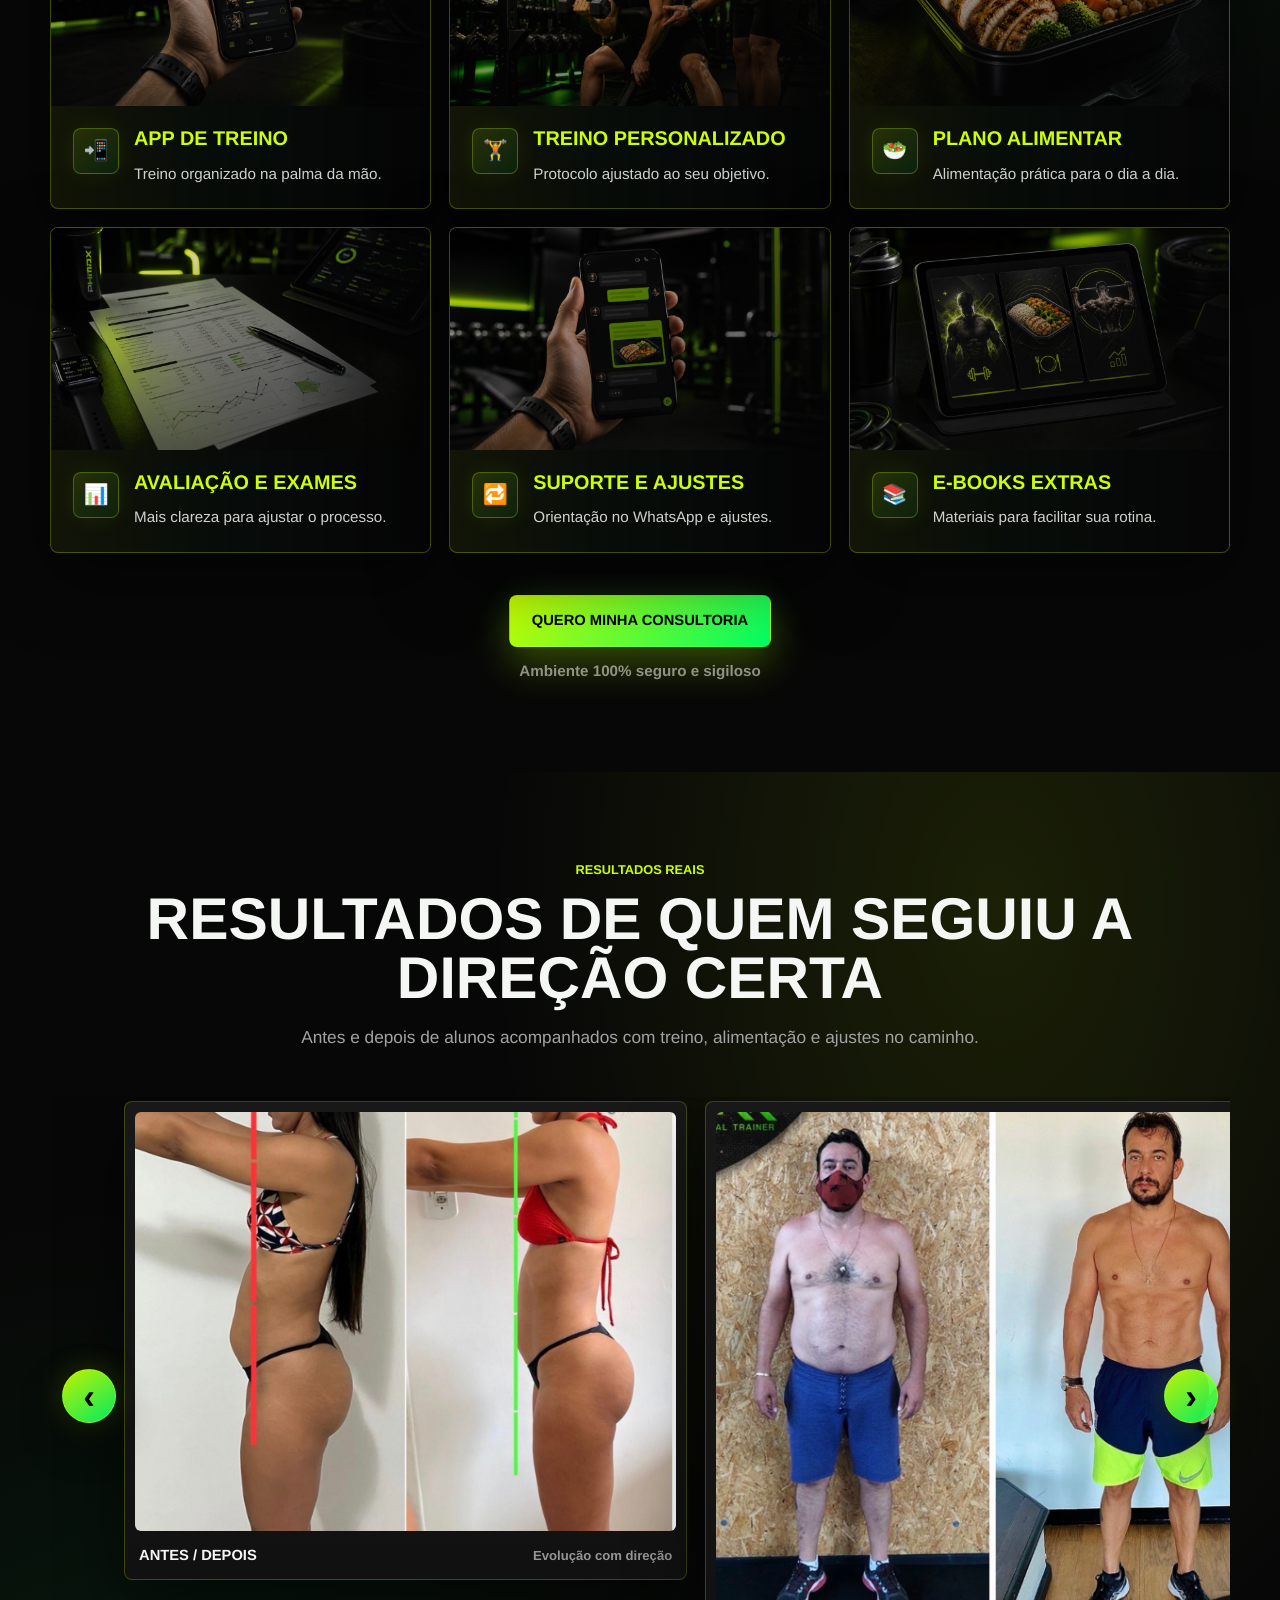
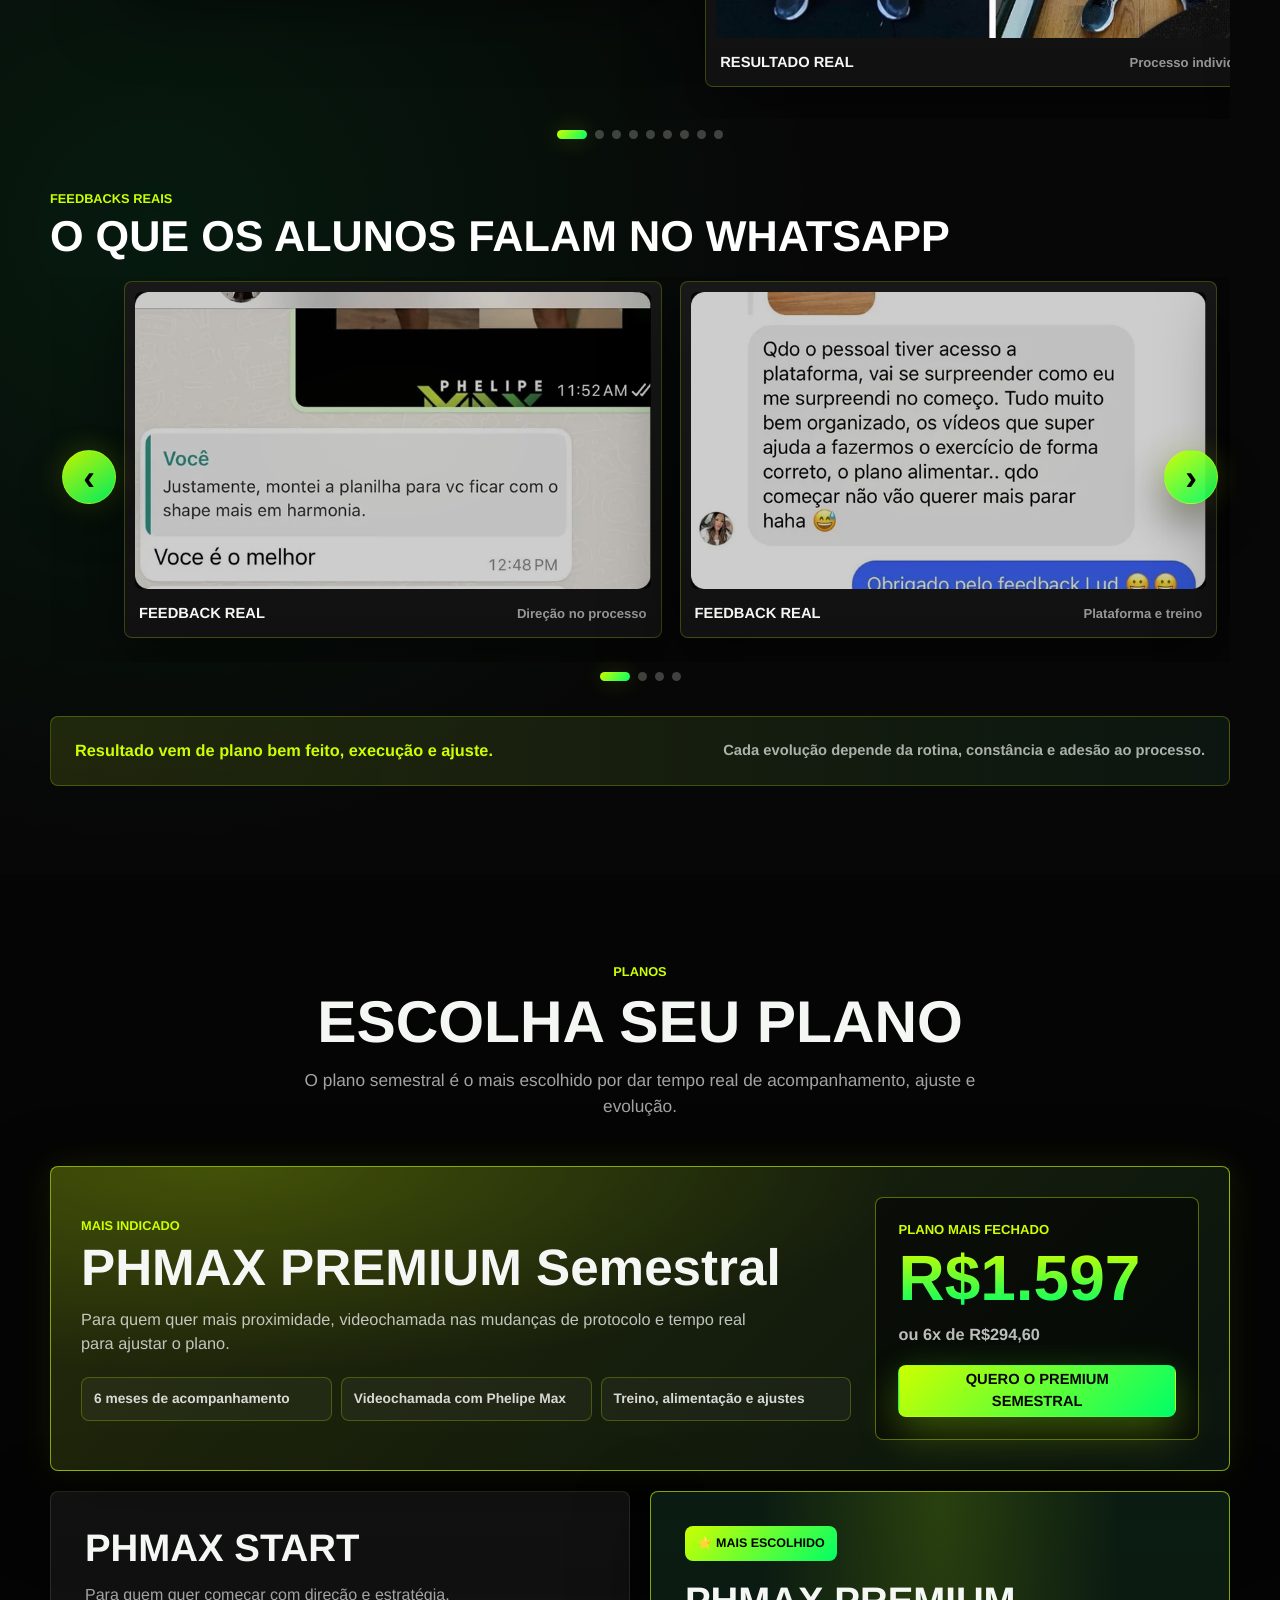
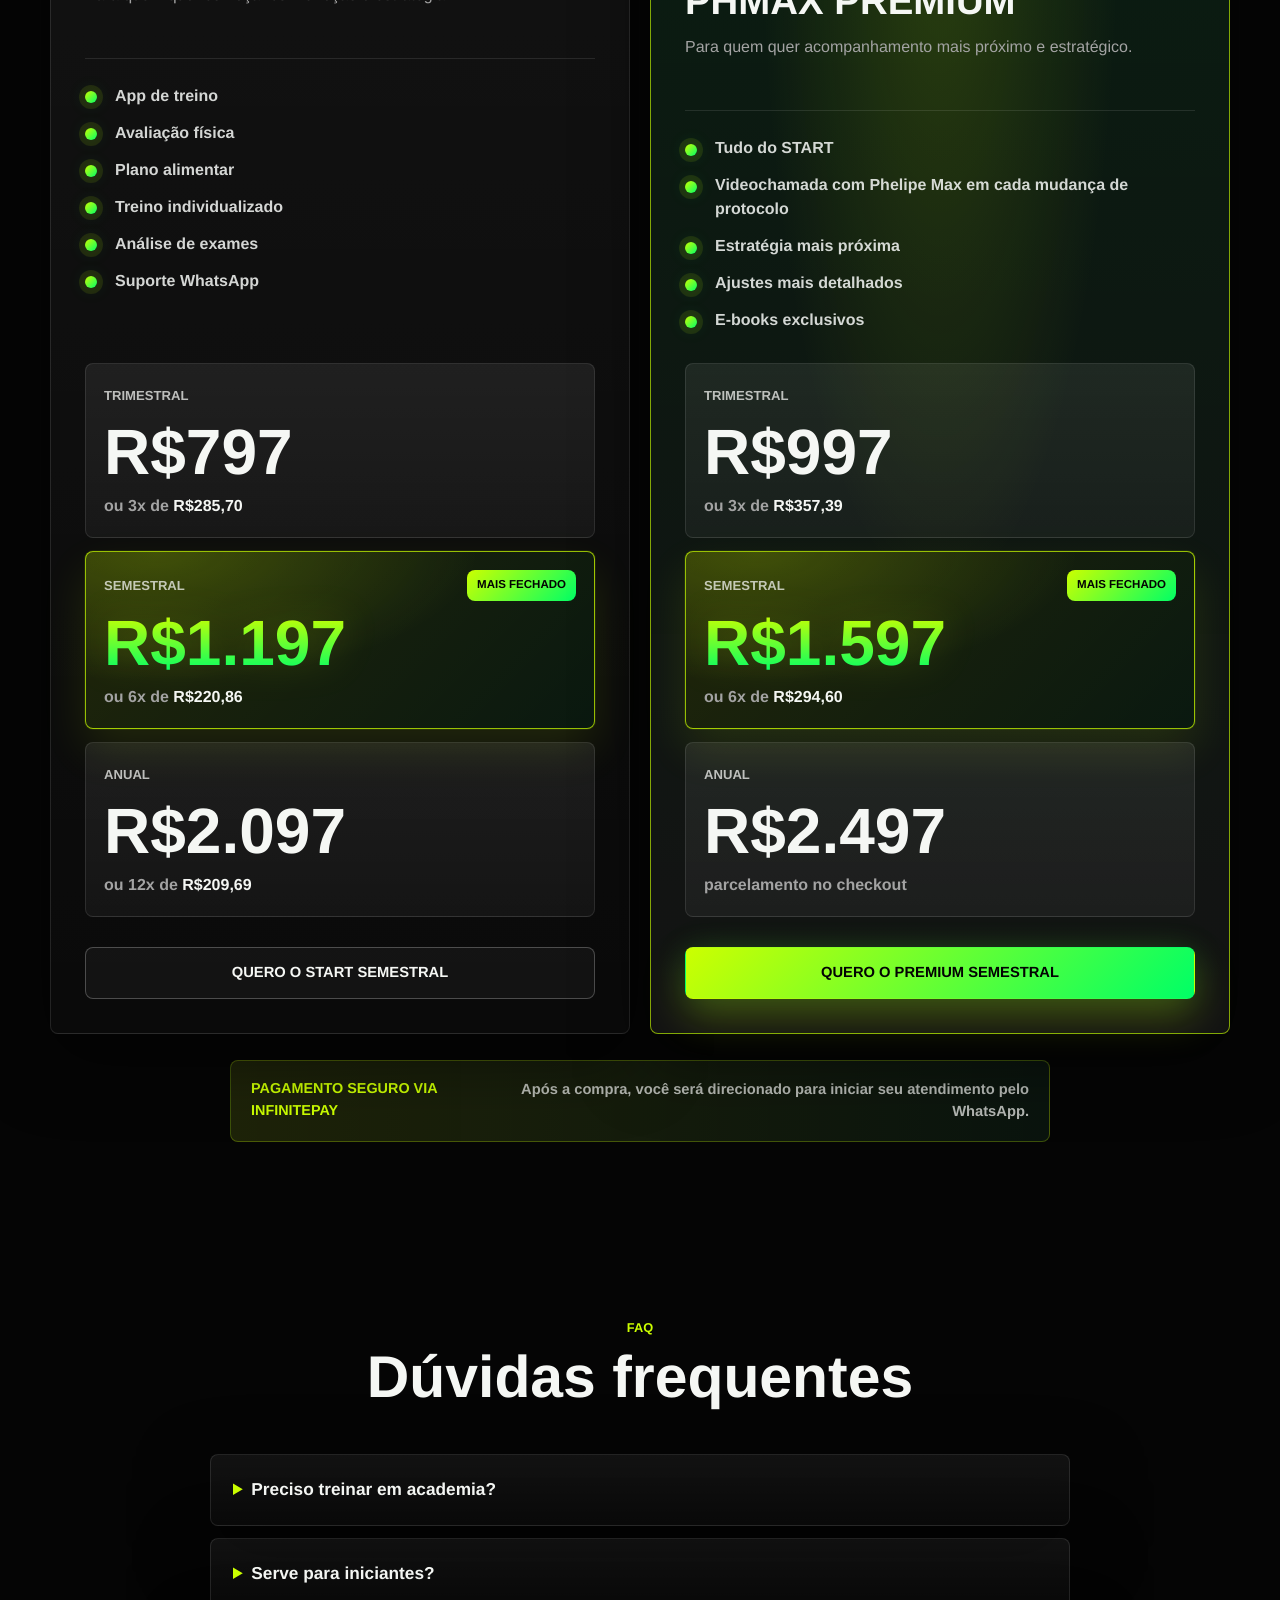
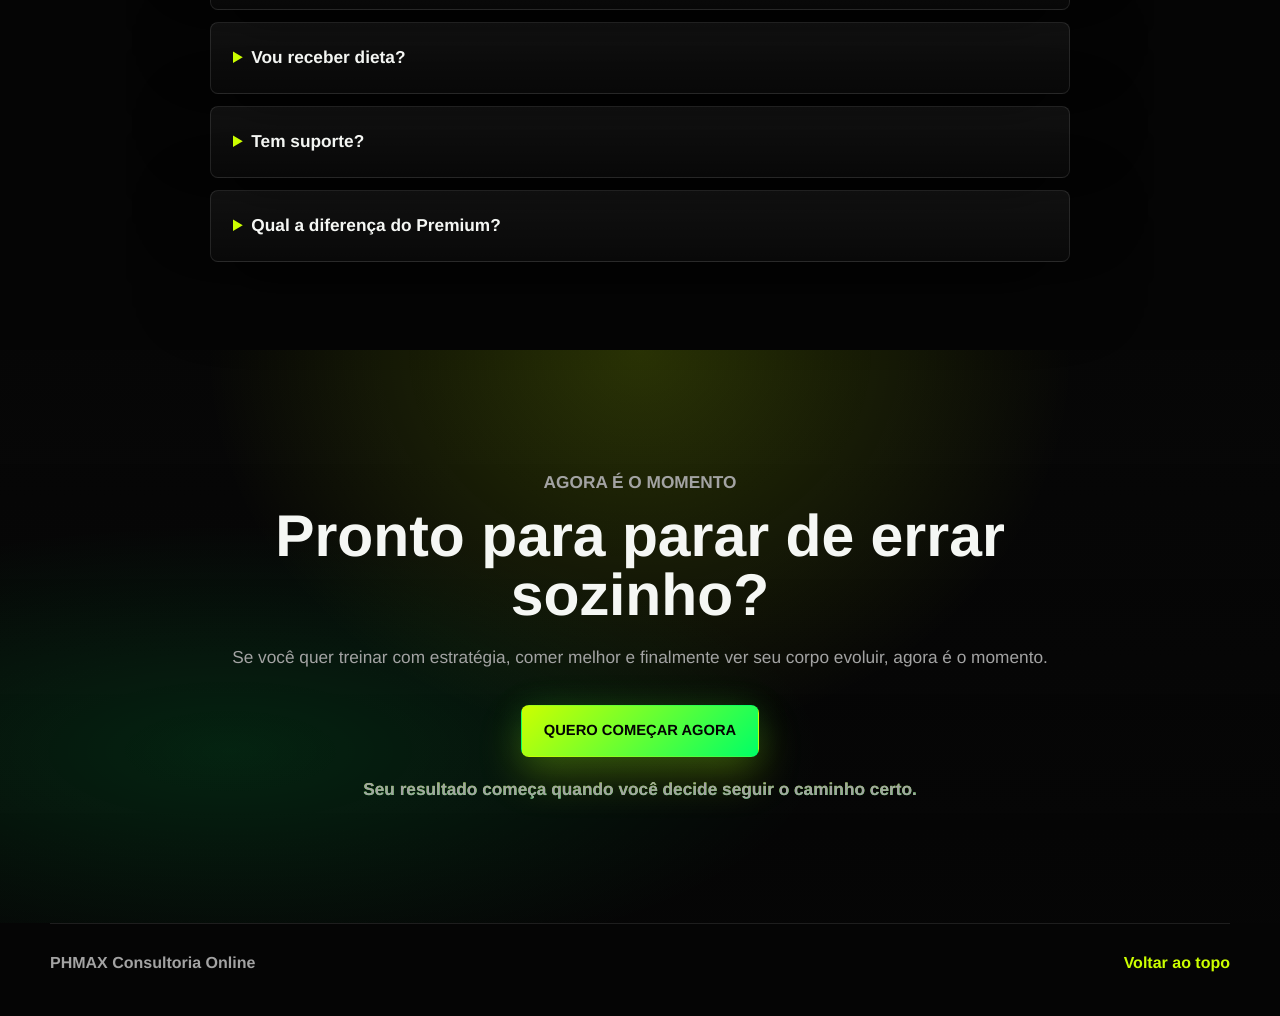
==== commit 6604bce2: "Refina tipografia da landing" ====
--- a/index.html
+++ b/index.html
@@ -9,7 +9,7 @@
     >
     <title>PHMAX Consultoria Online</title>
     <link rel="preload" href="assets/phelipe/phelipe-hero-studio.jpg" as="image">
-    <link rel="stylesheet" href="styles.css?v=20260723">
+    <link rel="stylesheet" href="styles.css?v=20260723-clean">
   </head>
   <body>
     <header class="site-header" data-header>
@@ -73,7 +73,13 @@
             </div>
           </div>
           <div class="instagram-proof">
-            <span class="instagram-icon" aria-hidden="true">IG</span>
+            <span class="instagram-icon" aria-hidden="true">
+              <svg viewBox="0 0 24 24" focusable="false">
+                <rect x="3" y="3" width="18" height="18" rx="5.2"></rect>
+                <circle cx="12" cy="12" r="4.2"></circle>
+                <circle cx="17.3" cy="6.8" r="1.25"></circle>
+              </svg>
+            </span>
             <div>
               <strong>79,5 mil seguidores</strong>
               <span>@PHELIPEMAXOFICIAL</span>
@@ -581,6 +587,6 @@
       </svg>
     </a>
 
-    <script src="script.js?v=20260723"></script>
+    <script src="script.js?v=20260723-clean"></script>
   </body>
 </html>
--- a/styles.css
+++ b/styles.css
@@ -39,7 +39,7 @@
     radial-gradient(ellipse at 12% 20%, rgba(0, 255, 102, 0.055), transparent 30%),
     var(--bg);
   color: var(--text);
-  font-family: Inter, ui-sans-serif, system-ui, -apple-system, BlinkMacSystemFont, "Segoe UI", sans-serif;
+  font-family: -apple-system, BlinkMacSystemFont, "SF Pro Text", "Helvetica Neue", Arial, sans-serif;
   line-height: 1.5;
 }
 
@@ -108,7 +108,7 @@
   border-radius: 8px;
   background: linear-gradient(145deg, rgba(204, 255, 0, 0.18), rgba(0, 255, 102, 0.08));
   color: var(--green);
-  font-weight: 900;
+  font-weight: 800;
 }
 
 .brand strong {
@@ -225,7 +225,7 @@
 .section-kicker {
   color: var(--green);
   font-size: 0.8rem;
-  font-weight: 900;
+  font-weight: 800;
   text-transform: uppercase;
 }
 
@@ -234,7 +234,7 @@
   margin-top: 20px;
   font-size: clamp(3rem, 6.2vw, 6.4rem);
   line-height: 0.96;
-  font-weight: 950;
+  font-weight: 800;
 }
 
 .hero h1 span {
@@ -274,7 +274,7 @@
   border: 1px solid transparent;
   border-radius: 8px;
   font-size: 0.92rem;
-  font-weight: 950;
+  font-weight: 800;
   text-align: center;
   text-transform: uppercase;
   transition: transform 0.18s ease, border-color 0.18s ease, background 0.18s ease;
@@ -340,7 +340,7 @@
 .hero-proof strong {
   color: var(--text);
   font-size: 0.94rem;
-  font-weight: 950;
+  font-weight: 800;
   text-transform: uppercase;
 }
 
@@ -401,7 +401,7 @@
   background: linear-gradient(145deg, #833ab4, #fd1d1d 52%, #fcb045);
   color: #ffffff;
   font-size: 1.12rem;
-  font-weight: 950;
+  font-weight: 800;
   box-shadow: 0 14px 34px rgba(253, 29, 29, 0.16);
 }
 
@@ -417,7 +417,7 @@
   color: var(--text);
   font-size: clamp(1.16rem, 2.5vw, 2.1rem);
   line-height: 1.02;
-  font-weight: 950;
+  font-weight: 800;
 }
 
 .rating-proof span,
@@ -425,7 +425,7 @@
   margin-top: 8px;
   color: rgba(245, 247, 244, 0.72);
   font-size: clamp(0.9rem, 1.45vw, 1.08rem);
-  font-weight: 780;
+  font-weight: 600;
 }
 
 .section {
@@ -454,7 +454,7 @@
   margin-top: 12px;
   font-size: clamp(2.2rem, 4.6vw, 4.2rem);
   line-height: 1;
-  font-weight: 950;
+  font-weight: 800;
 }
 
 .section-copy p:not(.section-kicker),
@@ -493,7 +493,7 @@
   position: relative;
   padding-left: 30px;
   color: rgba(245, 247, 244, 0.86);
-  font-weight: 750;
+  font-weight: 600;
 }
 
 .plan-list li::before {
@@ -566,7 +566,7 @@
   color: var(--text);
   font-size: clamp(1.18rem, 2.4vw, 1.7rem);
   line-height: 1.08;
-  font-weight: 950;
+  font-weight: 800;
 }
 
 .authority-strip-inner span {
@@ -574,7 +574,7 @@
   margin-top: 7px;
   color: rgba(245, 247, 244, 0.68);
   font-size: 0.95rem;
-  font-weight: 750;
+  font-weight: 600;
 }
 
 .diagnostic-section {
@@ -622,7 +622,7 @@
   margin-top: 26px;
   color: rgba(245, 247, 244, 0.56);
   font-size: 0.76rem;
-  font-weight: 950;
+  font-weight: 800;
   text-align: center;
   text-transform: uppercase;
 }
@@ -638,7 +638,7 @@
   margin: 0 auto;
   font-size: clamp(1.65rem, 3vw, 2.65rem);
   line-height: 1.06;
-  font-weight: 950;
+  font-weight: 800;
   text-align: center;
 }
 
@@ -661,7 +661,7 @@
   background: rgba(255, 255, 255, 0.055);
   color: rgba(245, 247, 244, 0.9);
   font: inherit;
-  font-weight: 850;
+  font-weight: 700;
   text-align: left;
   cursor: pointer;
   transition: border-color 0.18s ease, background 0.18s ease, transform 0.18s ease;
@@ -704,8 +704,8 @@
 .result-kicker {
   color: var(--green);
   font-size: 0.78rem;
-  font-weight: 950;
-  letter-spacing: 0.08em;
+  font-weight: 800;
+  letter-spacing: 0;
   text-transform: uppercase;
 }
 
@@ -727,13 +727,13 @@
 .diagnostic-need strong {
   color: var(--green);
   font-size: 0.86rem;
-  font-weight: 950;
+  font-weight: 800;
   text-transform: uppercase;
 }
 
 .diagnostic-need span {
   color: rgba(245, 247, 244, 0.82);
-  font-weight: 750;
+  font-weight: 600;
 }
 
 .diagnostic-actions {
@@ -750,7 +750,7 @@
   color: rgba(245, 247, 244, 0.62);
   font: inherit;
   font-size: 0.92rem;
-  font-weight: 850;
+  font-weight: 700;
   cursor: pointer;
 }
 
@@ -810,7 +810,7 @@
   margin-top: 12px;
   font-size: clamp(2.35rem, 4.8vw, 4.5rem);
   line-height: 0.98;
-  font-weight: 950;
+  font-weight: 800;
 }
 
 .authority-copy p:not(.section-kicker) {
@@ -841,7 +841,7 @@
   display: block;
   color: var(--green);
   font-size: 1.22rem;
-  font-weight: 950;
+  font-weight: 800;
 }
 
 .authority-stats span {
@@ -849,7 +849,7 @@
   margin-top: 7px;
   color: rgba(245, 247, 244, 0.64);
   font-size: 0.78rem;
-  font-weight: 850;
+  font-weight: 700;
   text-transform: uppercase;
 }
 
@@ -977,7 +977,7 @@
   margin-top: 0;
   color: var(--green);
   font-size: clamp(1.02rem, 1.55vw, 1.32rem);
-  font-weight: 950;
+  font-weight: 800;
   text-transform: uppercase;
 }
 
@@ -1007,7 +1007,7 @@
   margin-top: 14px;
   color: rgba(245, 247, 244, 0.54);
   font-size: 0.95rem;
-  font-weight: 750;
+  font-weight: 600;
 }
 
 .process-section {
@@ -1048,7 +1048,7 @@
   background: rgba(204, 255, 0, 0.08);
   color: var(--green);
   font-size: 1.28rem;
-  font-weight: 950;
+  font-weight: 800;
 }
 
 .section-closing {
@@ -1056,7 +1056,7 @@
   margin: 42px auto 0;
   color: var(--text);
   font-size: clamp(1.4rem, 3vw, 2rem);
-  font-weight: 950;
+  font-weight: 800;
   text-align: center;
 }
 
@@ -1107,7 +1107,7 @@
   border-radius: 8px;
   background: rgba(255, 255, 255, 0.04);
   color: rgba(245, 247, 244, 0.88);
-  font-weight: 850;
+  font-weight: 700;
 }
 
 .fit-warning {
@@ -1115,7 +1115,7 @@
   padding-top: 22px;
   border-top: 1px solid rgba(255, 95, 87, 0.24);
   color: rgba(245, 247, 244, 0.8);
-  font-weight: 850;
+  font-weight: 700;
 }
 
 .results-section {
@@ -1204,7 +1204,7 @@
 .result-caption strong {
   color: var(--text);
   font-size: 0.92rem;
-  font-weight: 950;
+  font-weight: 800;
   text-transform: uppercase;
 }
 
@@ -1224,7 +1224,7 @@
   margin: 7px 0 0;
   color: #ffffff;
   font-size: clamp(1.65rem, 4vw, 2.7rem);
-  font-weight: 950;
+  font-weight: 800;
   letter-spacing: 0;
   line-height: 1.02;
   text-transform: uppercase;
@@ -1265,14 +1265,14 @@
 .results-note strong {
   color: var(--green);
   font-size: 1.02rem;
-  font-weight: 950;
+  font-weight: 800;
 }
 
 .results-note span {
   max-width: 500px;
   color: rgba(245, 247, 244, 0.68);
   font-size: 0.92rem;
-  font-weight: 750;
+  font-weight: 600;
   text-align: right;
 }
 
@@ -1307,7 +1307,7 @@
   margin-top: 8px;
   font-size: clamp(2rem, 4vw, 3.65rem);
   line-height: 0.98;
-  font-weight: 950;
+  font-weight: 800;
 }
 
 .offer-highlight p:not(.section-kicker) {
@@ -1331,7 +1331,7 @@
   background: rgba(255, 255, 255, 0.04);
   color: rgba(245, 247, 244, 0.86);
   font-size: 0.86rem;
-  font-weight: 850;
+  font-weight: 700;
 }
 
 .offer-price-callout {
@@ -1350,7 +1350,7 @@
 .offer-price-callout span {
   color: var(--green);
   font-size: 0.82rem;
-  font-weight: 950;
+  font-weight: 800;
   text-transform: uppercase;
 }
 
@@ -1361,14 +1361,14 @@
   background-clip: text;
   color: transparent;
   font-size: clamp(2.8rem, 5vw, 4.4rem);
-  font-weight: 950;
+  font-weight: 800;
   line-height: 0.95;
 }
 
 .offer-price-callout p {
   margin: 8px 0 18px;
   color: rgba(245, 247, 244, 0.74);
-  font-weight: 850;
+  font-weight: 700;
 }
 
 .plan-card {
@@ -1394,7 +1394,7 @@
   background: var(--accent-gradient);
   color: #030303;
   font-size: 0.78rem;
-  font-weight: 950;
+  font-weight: 800;
   text-transform: uppercase;
 }
 
@@ -1462,7 +1462,7 @@
 .price-label span {
   color: rgba(245, 247, 244, 0.74);
   font-size: 0.82rem;
-  font-weight: 950;
+  font-weight: 800;
   text-transform: uppercase;
 }
 
@@ -1474,7 +1474,7 @@
   color: #030303;
   font-size: 0.72rem;
   font-style: normal;
-  font-weight: 950;
+  font-weight: 800;
   text-transform: uppercase;
 }
 
@@ -1483,7 +1483,7 @@
   margin-top: 12px;
   color: var(--text);
   font-size: clamp(2.45rem, 5vw, 4rem);
-  font-weight: 950;
+  font-weight: 800;
   letter-spacing: 0;
   line-height: 0.95;
 }
@@ -1506,7 +1506,7 @@
 
 .price-installment b {
   color: var(--text);
-  font-weight: 950;
+  font-weight: 800;
 }
 
 .payment-safe-note {
@@ -1532,7 +1532,7 @@
 .payment-safe-note strong {
   color: var(--green);
   font-size: 0.9rem;
-  font-weight: 950;
+  font-weight: 800;
   text-transform: uppercase;
 }
 
@@ -1575,7 +1575,7 @@
   margin-top: 18px;
   color: var(--text);
   font-size: 1.04rem;
-  font-weight: 950;
+  font-weight: 800;
 }
 
 .faq-section {
@@ -1598,7 +1598,7 @@
   padding: 22px 0;
   color: var(--text);
   font-size: 1.08rem;
-  font-weight: 900;
+  font-weight: 800;
 }
 
 .faq-list summary::marker {
@@ -1634,7 +1634,7 @@
 }
 
 .final-note {
-  font-weight: 900;
+  font-weight: 800;
 }
 
 .site-footer {
@@ -1650,12 +1650,12 @@
 }
 
 .site-footer p {
-  font-weight: 900;
+  font-weight: 800;
 }
 
 .site-footer a {
   color: var(--green);
-  font-weight: 900;
+  font-weight: 800;
 }
 
 .mobile-sticky-cta {
@@ -1818,7 +1818,7 @@
   color: #030303;
   cursor: pointer;
   font-size: 2.2rem;
-  font-weight: 950;
+  font-weight: 800;
   line-height: 1;
   box-shadow: 0 18px 44px rgba(0, 0, 0, 0.48), 0 0 30px rgba(204, 255, 0, 0.2);
   transition: transform 0.18s ease, filter 0.18s ease;
@@ -2295,7 +2295,7 @@
     background: var(--accent-gradient);
     color: #030303;
     font-size: 0.96rem;
-    font-weight: 950;
+    font-weight: 800;
     letter-spacing: 0;
     text-align: center;
     text-transform: uppercase;
@@ -2328,3 +2328,167 @@
     height: 27px;
   }
 }
+
+/* Clean typography pass */
+body {
+  font-weight: 400;
+  -webkit-font-smoothing: antialiased;
+  text-rendering: geometricPrecision;
+}
+
+.brand strong,
+.brand small,
+.nav,
+.eyebrow,
+.section-kicker,
+.btn,
+.urgency,
+.hero-proof strong,
+.rating-proof strong,
+.instagram-proof strong,
+.section-copy h2,
+.section-heading h2,
+.fit-summary h2,
+.decision-band h2,
+.final-cta h2,
+.authority-strip-inner h2,
+.diagnostic-card h3,
+.result-kicker,
+.diagnostic-need strong,
+.authority-copy h2,
+.authority-stats strong,
+.benefit-card h3,
+.process-card h3,
+.plan-card h3,
+.section-closing,
+.popular-badge,
+.offer-highlight h3,
+.offer-price-callout strong,
+.price-total,
+.faq-list summary,
+.site-footer p,
+.site-footer a,
+.mobile-sticky-cta {
+  font-family: -apple-system, BlinkMacSystemFont, "SF Pro Display", "Helvetica Neue", Arial, sans-serif;
+}
+
+.hero h1 {
+  font-family: -apple-system, BlinkMacSystemFont, "SF Pro Display", "Helvetica Neue", Arial, sans-serif;
+  font-weight: 700;
+  letter-spacing: 0;
+}
+
+.section-copy h2,
+.section-heading h2,
+.fit-summary h2,
+.decision-band h2,
+.final-cta h2,
+.authority-copy h2 {
+  font-weight: 800;
+  letter-spacing: 0;
+}
+
+.diagnostic-card h3,
+.benefit-card h3,
+.process-card h3,
+.plan-card h3,
+.offer-highlight h3,
+.authority-strip-inner h2,
+.rating-proof strong,
+.instagram-proof strong,
+.price-total {
+  font-weight: 800;
+  letter-spacing: 0;
+}
+
+.eyebrow,
+.section-kicker,
+.result-kicker,
+.popular-badge,
+.price-label em,
+.offer-price-callout span,
+.diagnostic-step,
+.diagnostic-need strong {
+  font-weight: 800;
+  letter-spacing: 0;
+}
+
+.btn,
+.nav,
+.mobile-sticky-cta {
+  font-weight: 800;
+  letter-spacing: 0;
+}
+
+.brand-mark {
+  font-weight: 800;
+}
+
+.brand strong,
+.site-footer p,
+.site-footer a {
+  font-weight: 700;
+}
+
+.brand small,
+.hero-proof span,
+.rating-proof span,
+.instagram-proof span,
+.authority-strip-inner span,
+.x-list li,
+.plan-list li,
+.secure-note,
+.diagnostic-need span,
+.authority-stats span,
+.offer-mini-list li,
+.price-installment,
+.payment-safe-note span {
+  font-weight: 600;
+}
+
+.hero-proof strong,
+.urgency,
+.diagnostic-option,
+.diagnostic-reset,
+.authority-stats strong,
+.section-closing,
+.popular-badge,
+.faq-list summary {
+  font-weight: 600;
+}
+
+.instagram-icon svg {
+  width: 30px;
+  height: 30px;
+}
+
+.instagram-icon rect,
+.instagram-icon circle {
+  fill: none;
+  stroke: #ffffff;
+  stroke-width: 1.9;
+}
+
+.instagram-icon circle:last-child {
+  fill: #ffffff;
+  stroke: none;
+}
+
+@media (max-width: 700px) {
+  .hero h1 {
+    font-weight: 800;
+  }
+
+  .section-copy h2,
+  .section-heading h2,
+  .fit-summary h2,
+  .decision-band h2,
+  .final-cta h2 {
+    font-weight: 800;
+  }
+
+  .instagram-icon svg {
+    width: 24px;
+    height: 24px;
+  }
+}
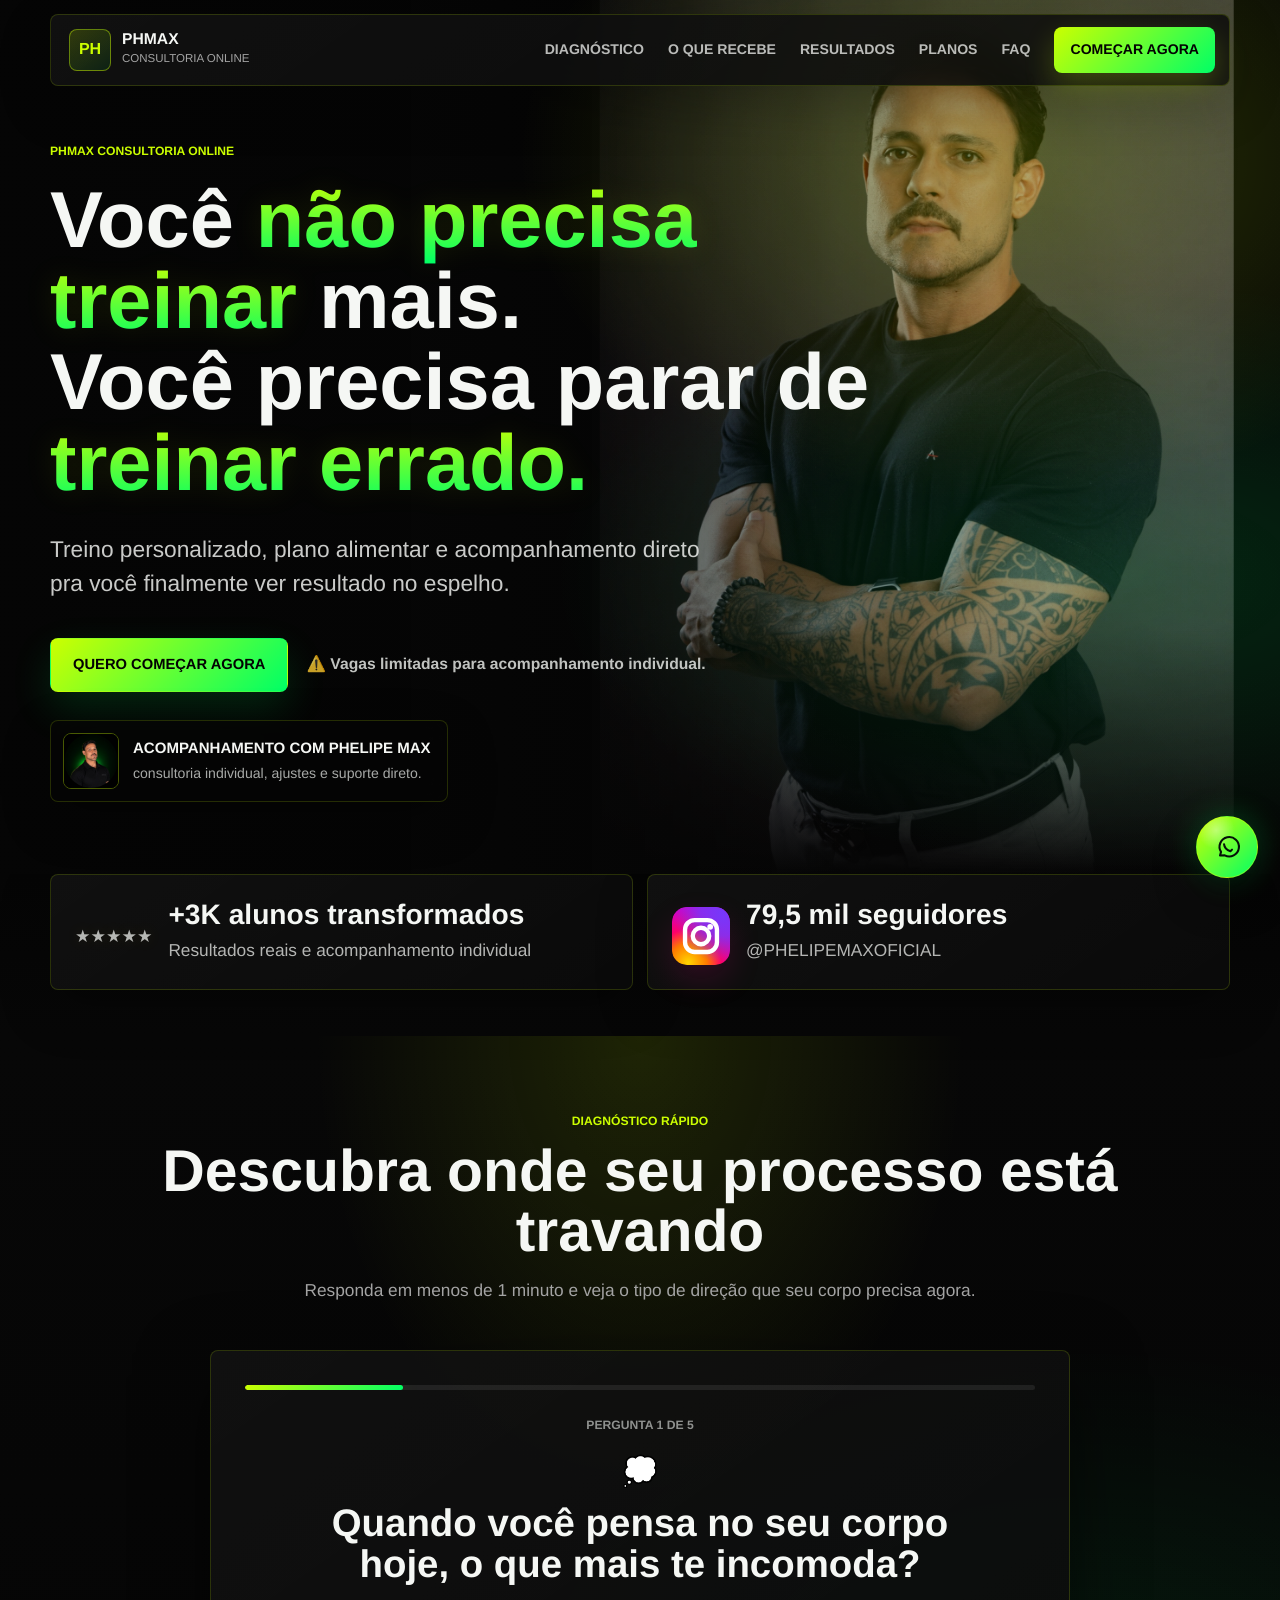
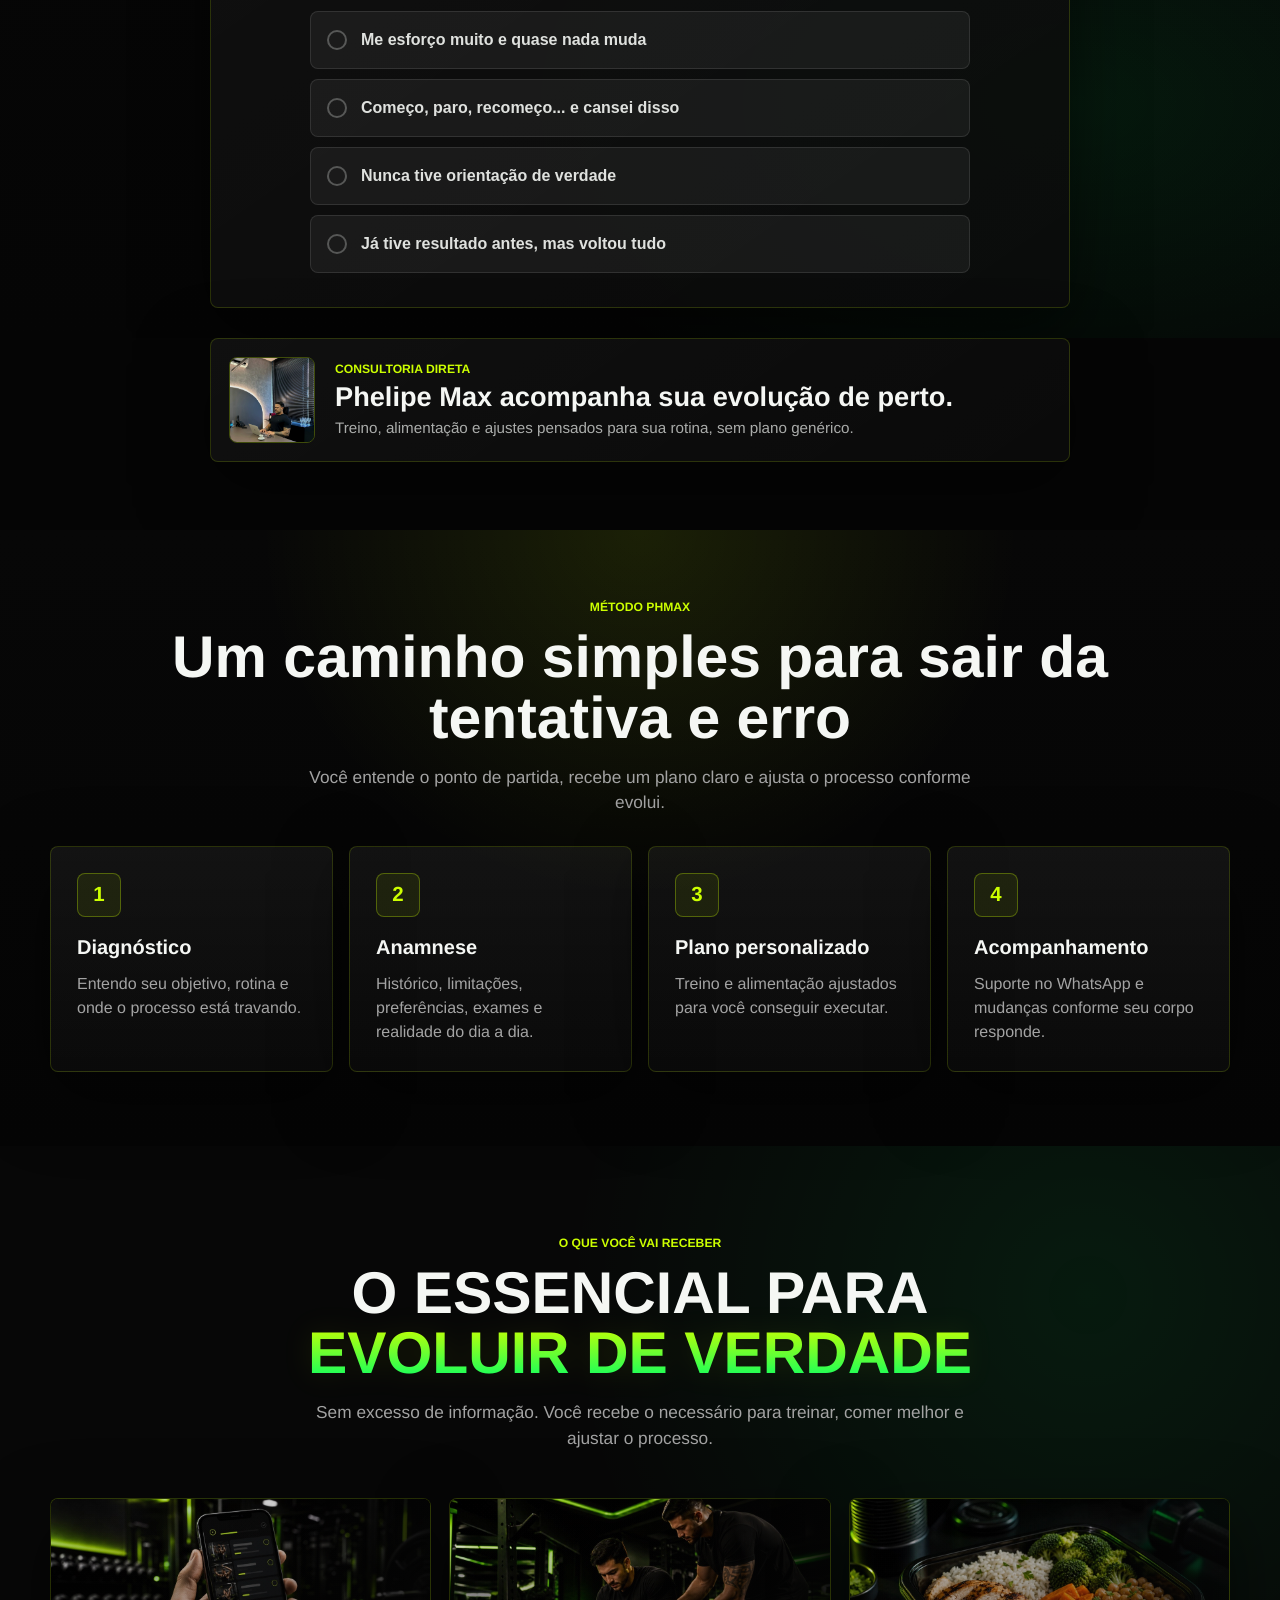
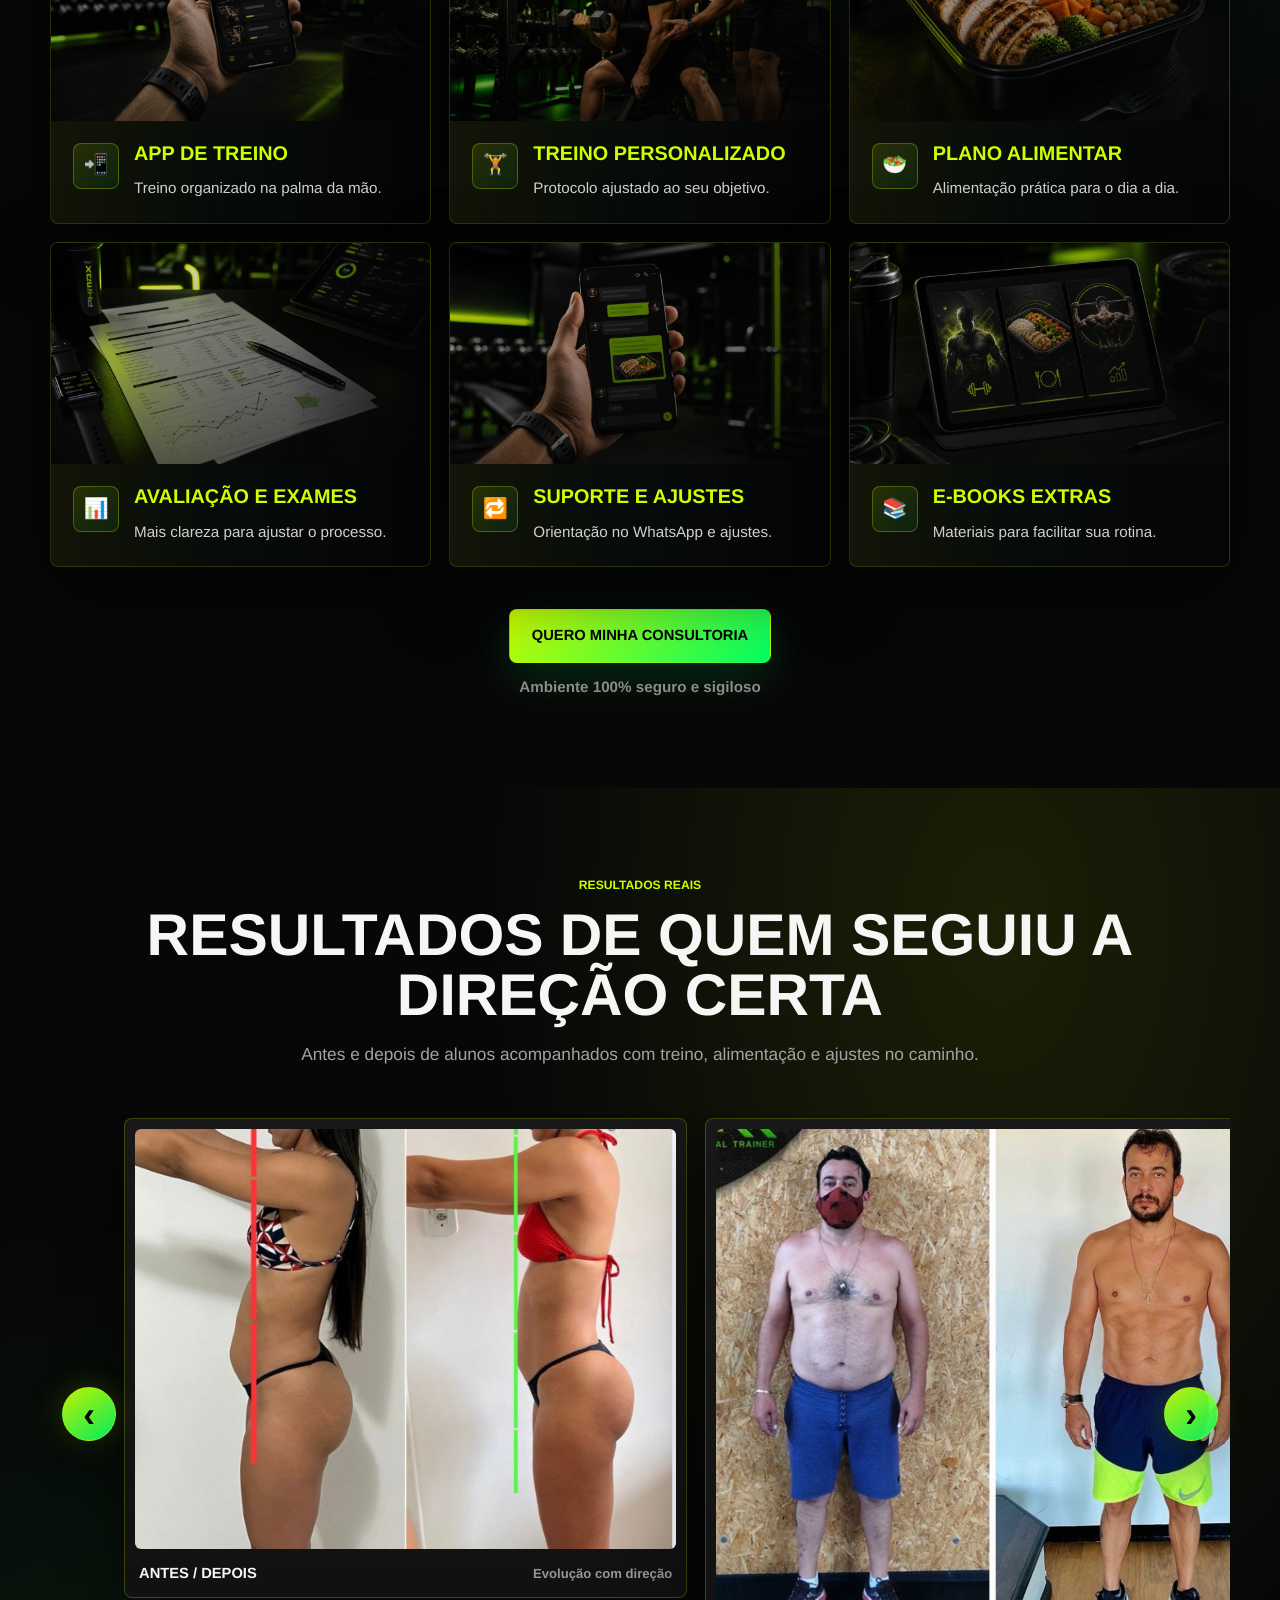
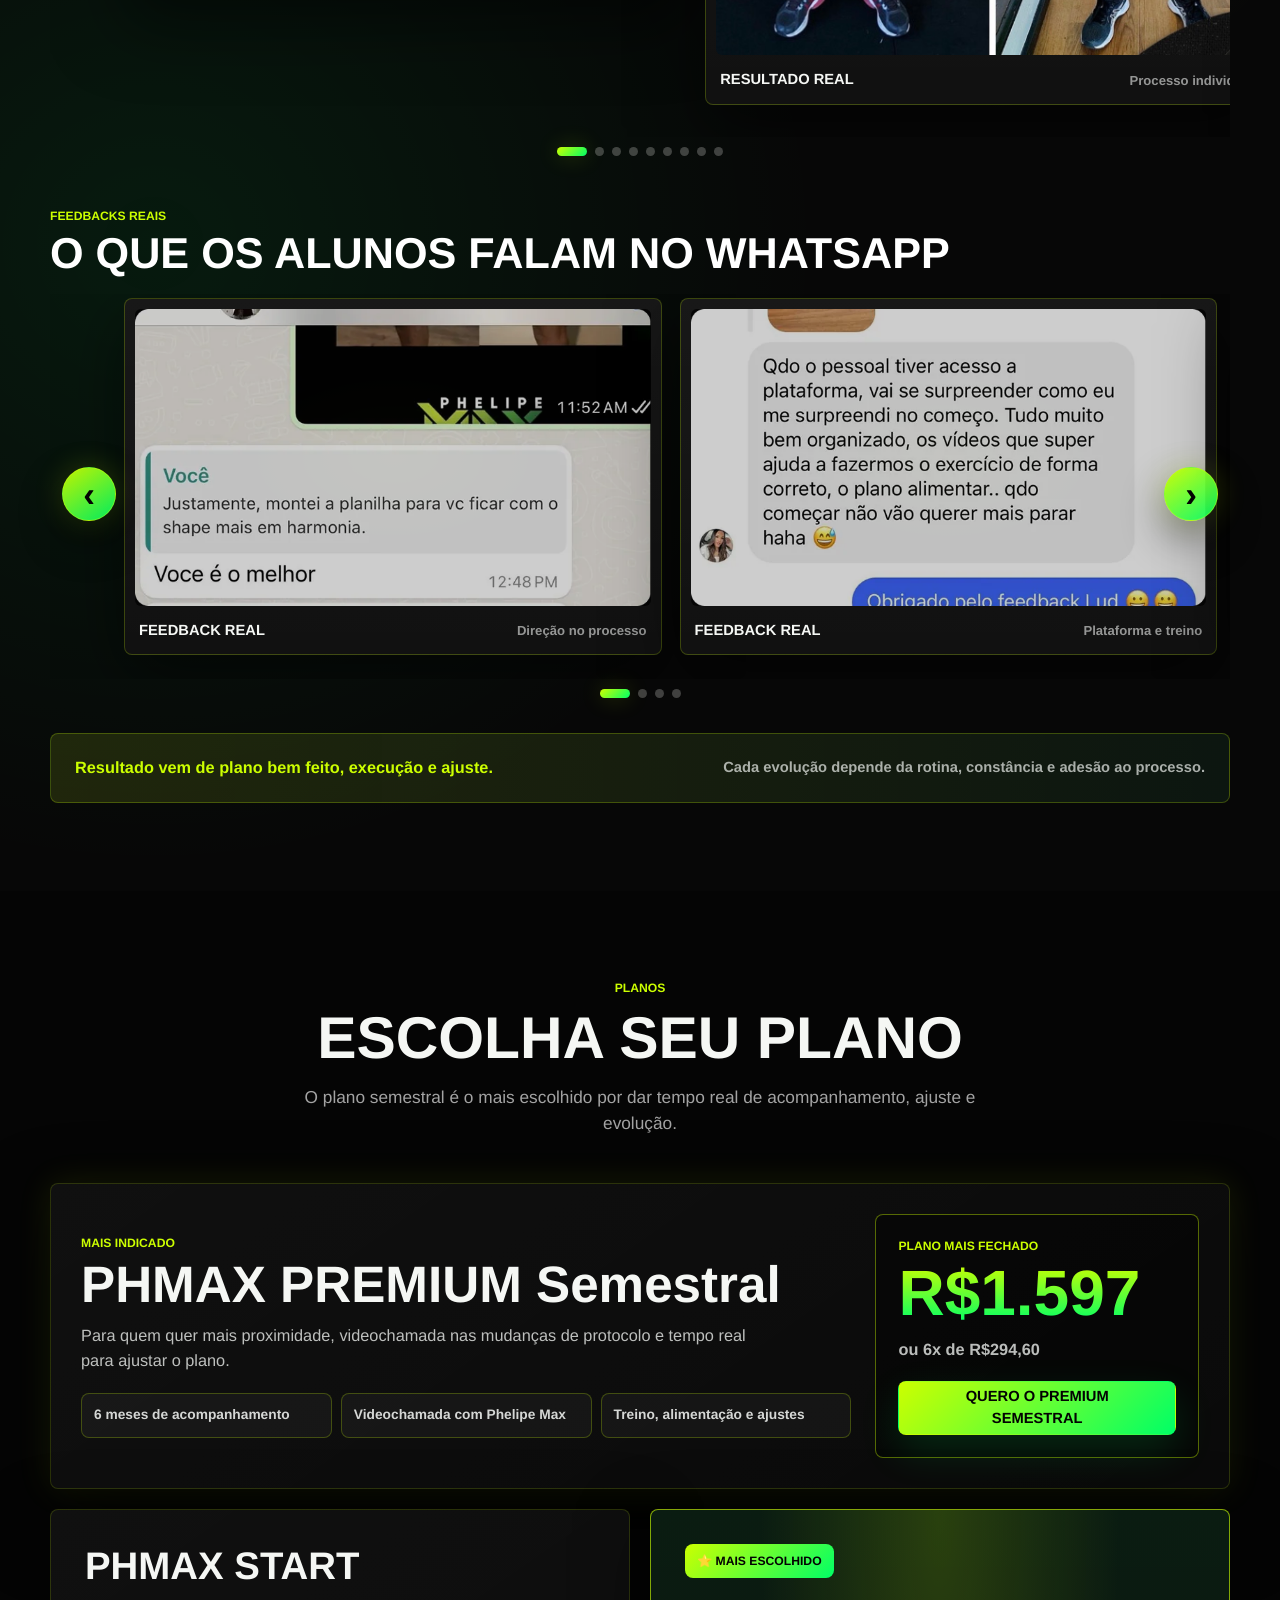
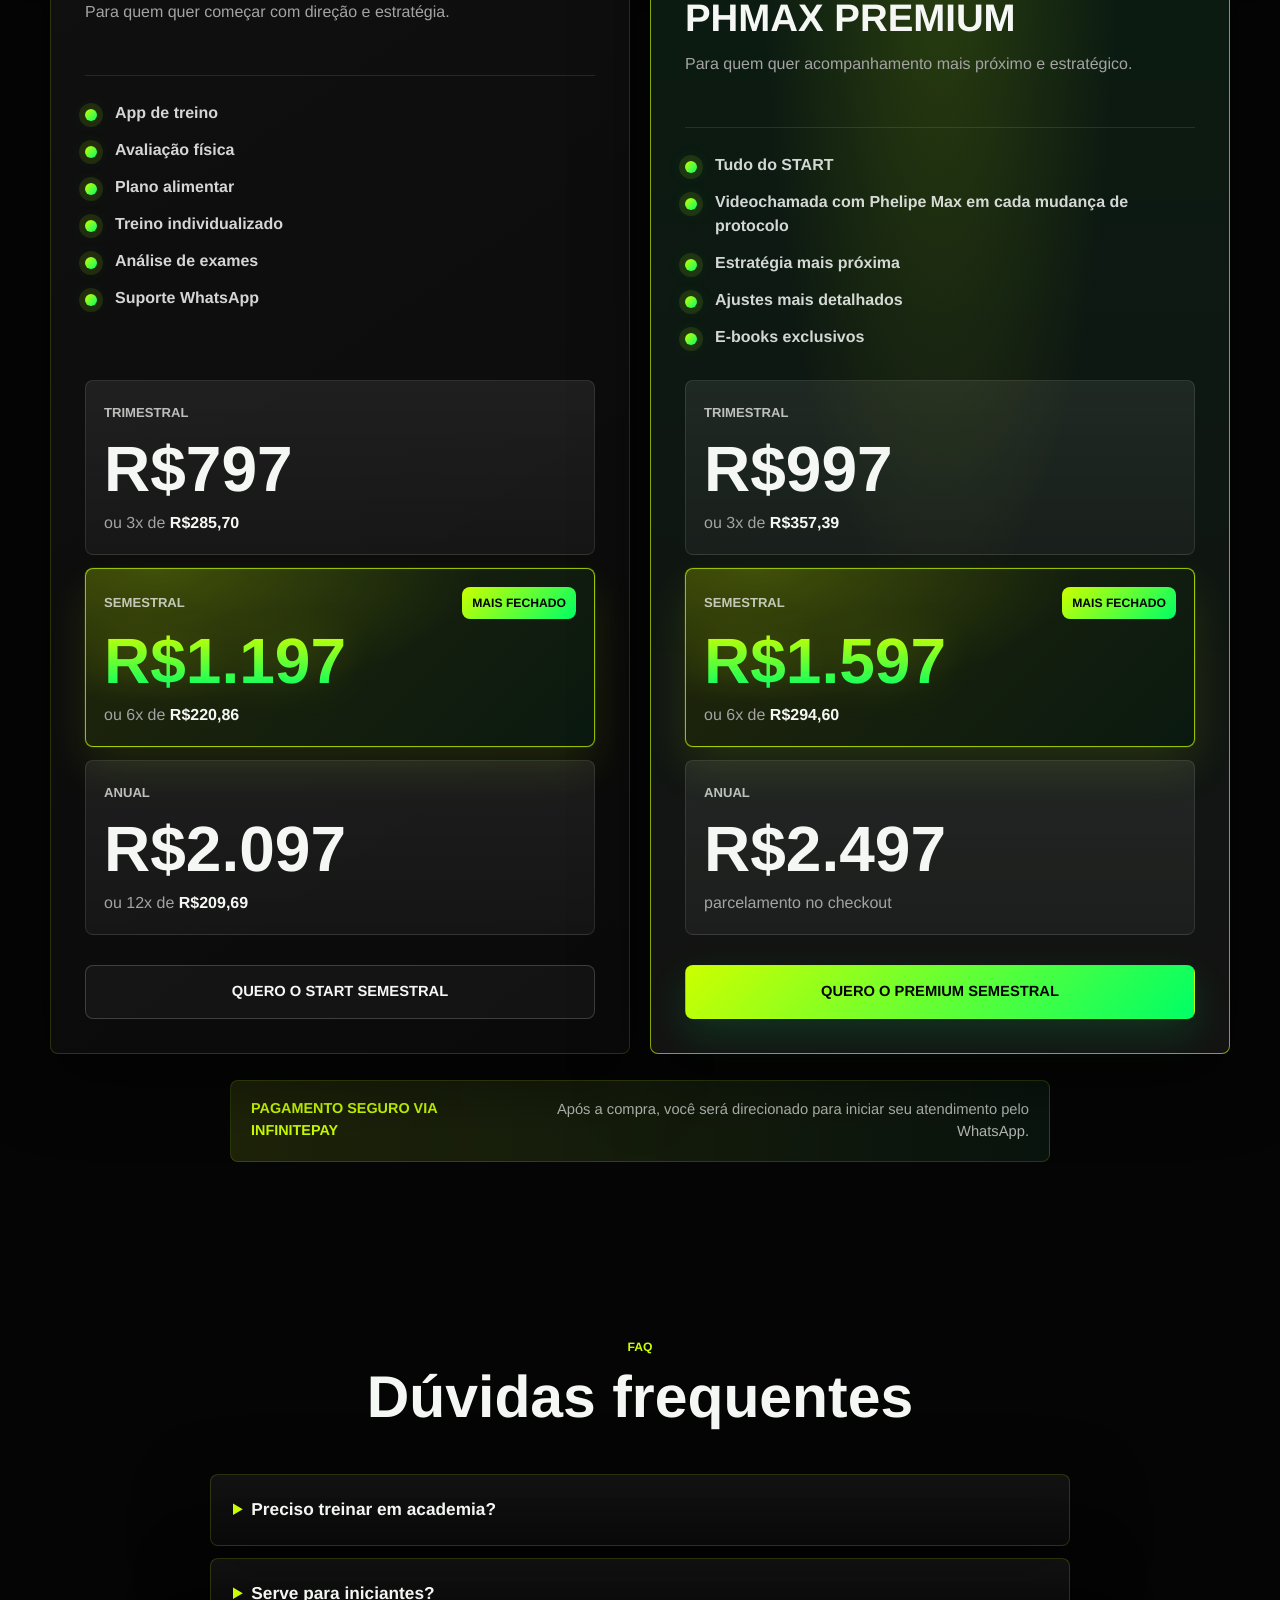
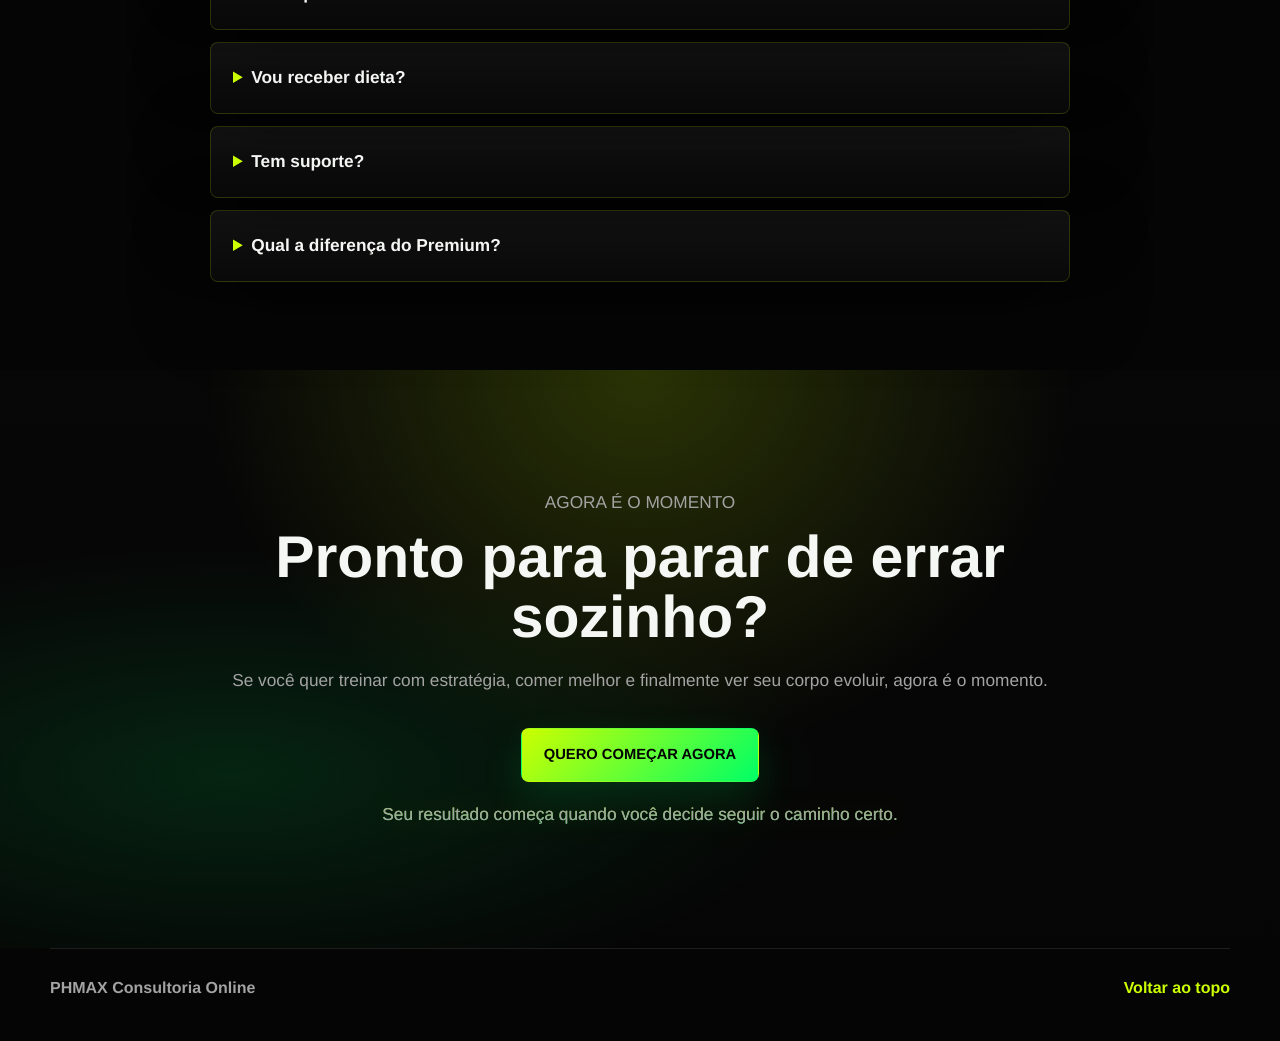
==== commit 80de3a8d: "Refina visual premium da landing" ====
--- a/index.html
+++ b/index.html
@@ -9,7 +9,7 @@
     >
     <title>PHMAX Consultoria Online</title>
     <link rel="preload" href="assets/phelipe/phelipe-hero-studio.jpg" as="image">
-    <link rel="stylesheet" href="styles.css?v=20260723-clean">
+    <link rel="stylesheet" href="styles.css?v=20260724-luxury">
   </head>
   <body>
     <header class="site-header" data-header>
@@ -74,11 +74,7 @@
           </div>
           <div class="instagram-proof">
             <span class="instagram-icon" aria-hidden="true">
-              <svg viewBox="0 0 24 24" focusable="false">
-                <rect x="3" y="3" width="18" height="18" rx="5.2"></rect>
-                <circle cx="12" cy="12" r="4.2"></circle>
-                <circle cx="17.3" cy="6.8" r="1.25"></circle>
-              </svg>
+              <img src="assets/social/instagram-logo.svg" alt="" width="58" height="58">
             </span>
             <div>
               <strong>79,5 mil seguidores</strong>
@@ -587,6 +583,6 @@
       </svg>
     </a>
 
-    <script src="script.js?v=20260723-clean"></script>
+    <script src="script.js?v=20260724-luxury"></script>
   </body>
 </html>
--- a/styles.css
+++ b/styles.css
@@ -39,7 +39,7 @@
     radial-gradient(ellipse at 12% 20%, rgba(0, 255, 102, 0.055), transparent 30%),
     var(--bg);
   color: var(--text);
-  font-family: -apple-system, BlinkMacSystemFont, "SF Pro Text", "Helvetica Neue", Arial, sans-serif;
+  font-family: "Helvetica Neue", -apple-system, BlinkMacSystemFont, "SF Pro Text", Arial, sans-serif;
   line-height: 1.5;
 }
 
@@ -2492,3 +2492,173 @@
     height: 24px;
   }
 }
+
+/* Premium visual pass */
+body {
+  font-weight: 380;
+}
+
+.site-header,
+.hero-proof,
+.rating-proof,
+.instagram-proof,
+.authority-strip-inner,
+.diagnostic-card,
+.benefit-card,
+.process-card,
+.plan-card,
+.faq-list details,
+.payment-safe-note,
+.offer-highlight {
+  border-color: rgba(204, 255, 0, 0.16);
+}
+
+.site-header,
+.rating-proof,
+.instagram-proof,
+.authority-strip-inner,
+.diagnostic-card,
+.plan-card,
+.offer-highlight {
+  background:
+    linear-gradient(145deg, rgba(255, 255, 255, 0.045), rgba(255, 255, 255, 0.018)),
+    rgba(6, 6, 6, 0.86);
+}
+
+.hero h1,
+.section-copy h2,
+.section-heading h2,
+.fit-summary h2,
+.decision-band h2,
+.final-cta h2,
+.authority-copy h2 {
+  font-weight: 680;
+  line-height: 1.02;
+}
+
+.hero h1 strong,
+.benefits-title span,
+.section-closing span,
+.final-note {
+  filter: drop-shadow(0 0 14px rgba(204, 255, 0, 0.1));
+}
+
+.eyebrow,
+.section-kicker,
+.result-kicker,
+.diagnostic-step,
+.diagnostic-need strong,
+.popular-badge,
+.price-label em,
+.offer-price-callout span {
+  font-size: 0.76rem;
+  font-weight: 650;
+}
+
+.brand strong,
+.nav,
+.btn,
+.mobile-sticky-cta {
+  font-weight: 680;
+}
+
+.brand small,
+.hero-proof span,
+.rating-proof span,
+.instagram-proof span,
+.authority-strip-inner span,
+.section-copy p:not(.section-kicker),
+.section-heading p:not(.section-kicker),
+.fit-summary p,
+.decision-band p,
+.final-cta p,
+.benefit-card p,
+.process-card p,
+.plan-card p,
+.faq-list p,
+.price-installment,
+.payment-safe-note span {
+  font-weight: 400;
+}
+
+.hero-proof strong,
+.rating-proof strong,
+.instagram-proof strong,
+.authority-strip-inner h2,
+.diagnostic-card h3,
+.diagnostic-option,
+.benefit-card h3,
+.process-card h3,
+.plan-card h3,
+.offer-highlight h3,
+.price-total,
+.faq-list summary,
+.site-footer p,
+.site-footer a {
+  font-weight: 650;
+}
+
+.rating-proof strong,
+.instagram-proof strong {
+  font-size: clamp(1.08rem, 2.2vw, 1.82rem);
+}
+
+.instagram-icon {
+  overflow: hidden;
+  background: transparent;
+  border-radius: 15px;
+  box-shadow: 0 14px 32px rgba(224, 0, 128, 0.16);
+}
+
+.instagram-icon img {
+  display: block;
+  width: 58px;
+  height: 58px;
+  object-fit: cover;
+}
+
+.instagram-icon svg {
+  display: none;
+}
+
+.btn {
+  min-height: 54px;
+  box-shadow: none;
+}
+
+.btn-primary,
+.mobile-sticky-cta {
+  box-shadow: 0 16px 40px rgba(0, 255, 102, 0.14);
+}
+
+.btn-outline {
+  border-color: rgba(255, 255, 255, 0.18);
+}
+
+.stars {
+  font-size: clamp(1.5rem, 3vw, 2.35rem);
+  text-shadow: 0 0 16px rgba(255, 211, 56, 0.12);
+}
+
+.card-icon,
+.process-card span,
+.brand-mark {
+  box-shadow: none;
+}
+
+@media (max-width: 700px) {
+  .hero h1,
+  .section-copy h2,
+  .section-heading h2,
+  .fit-summary h2,
+  .decision-band h2,
+  .final-cta h2 {
+    font-weight: 680;
+  }
+
+  .instagram-icon,
+  .instagram-icon img {
+    width: 46px;
+    height: 46px;
+  }
+}
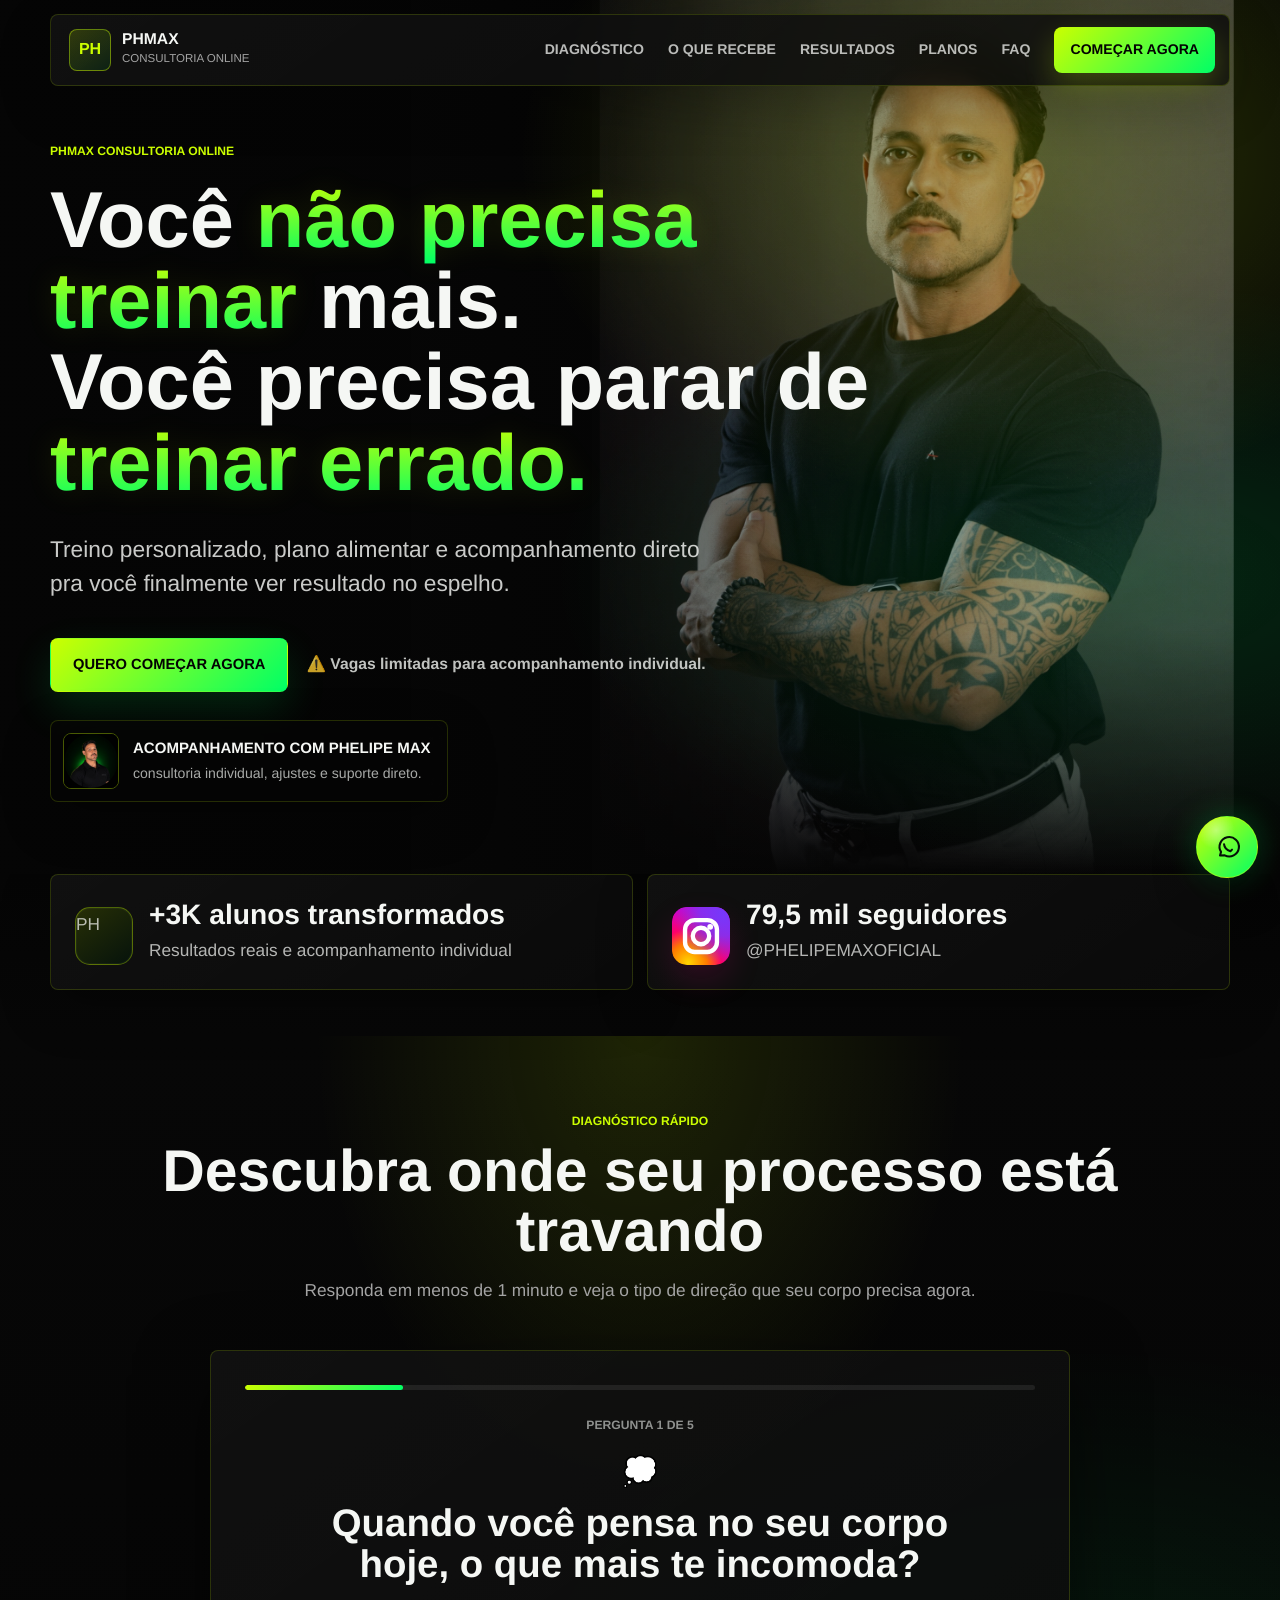
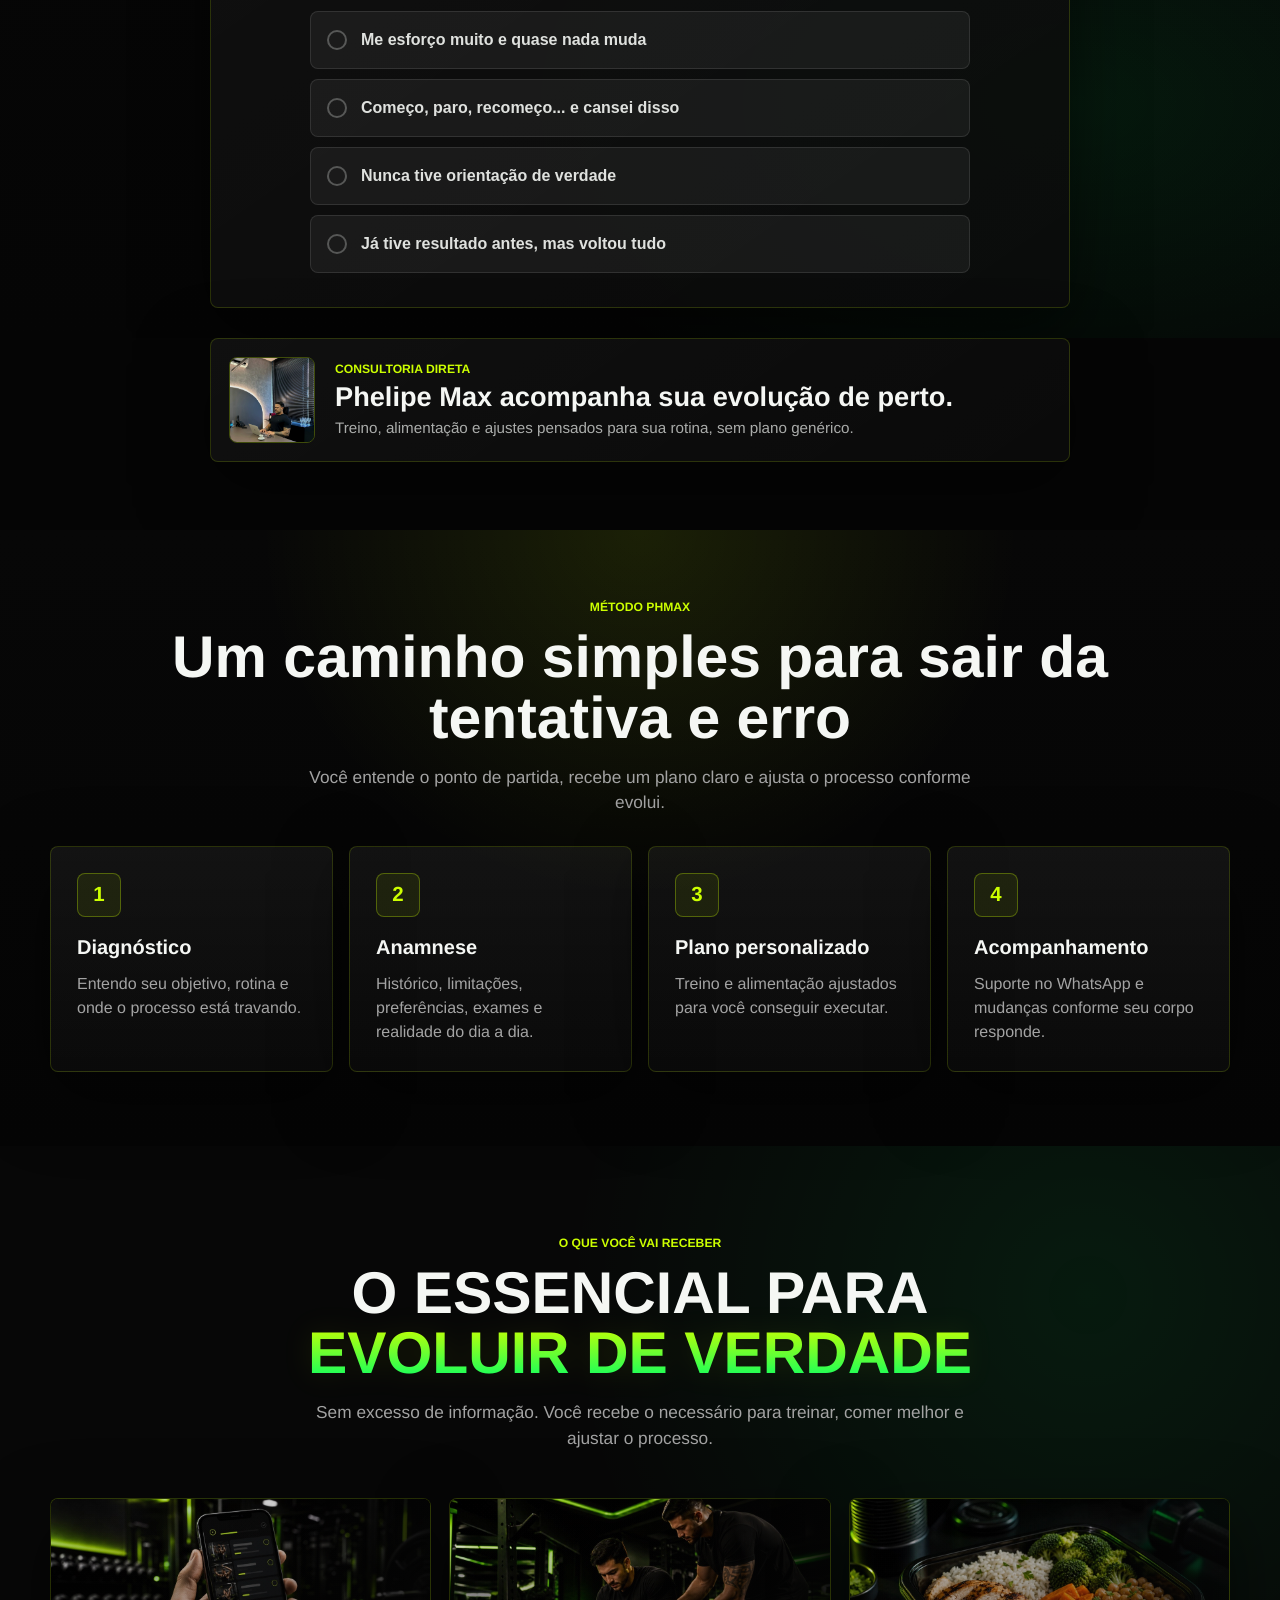
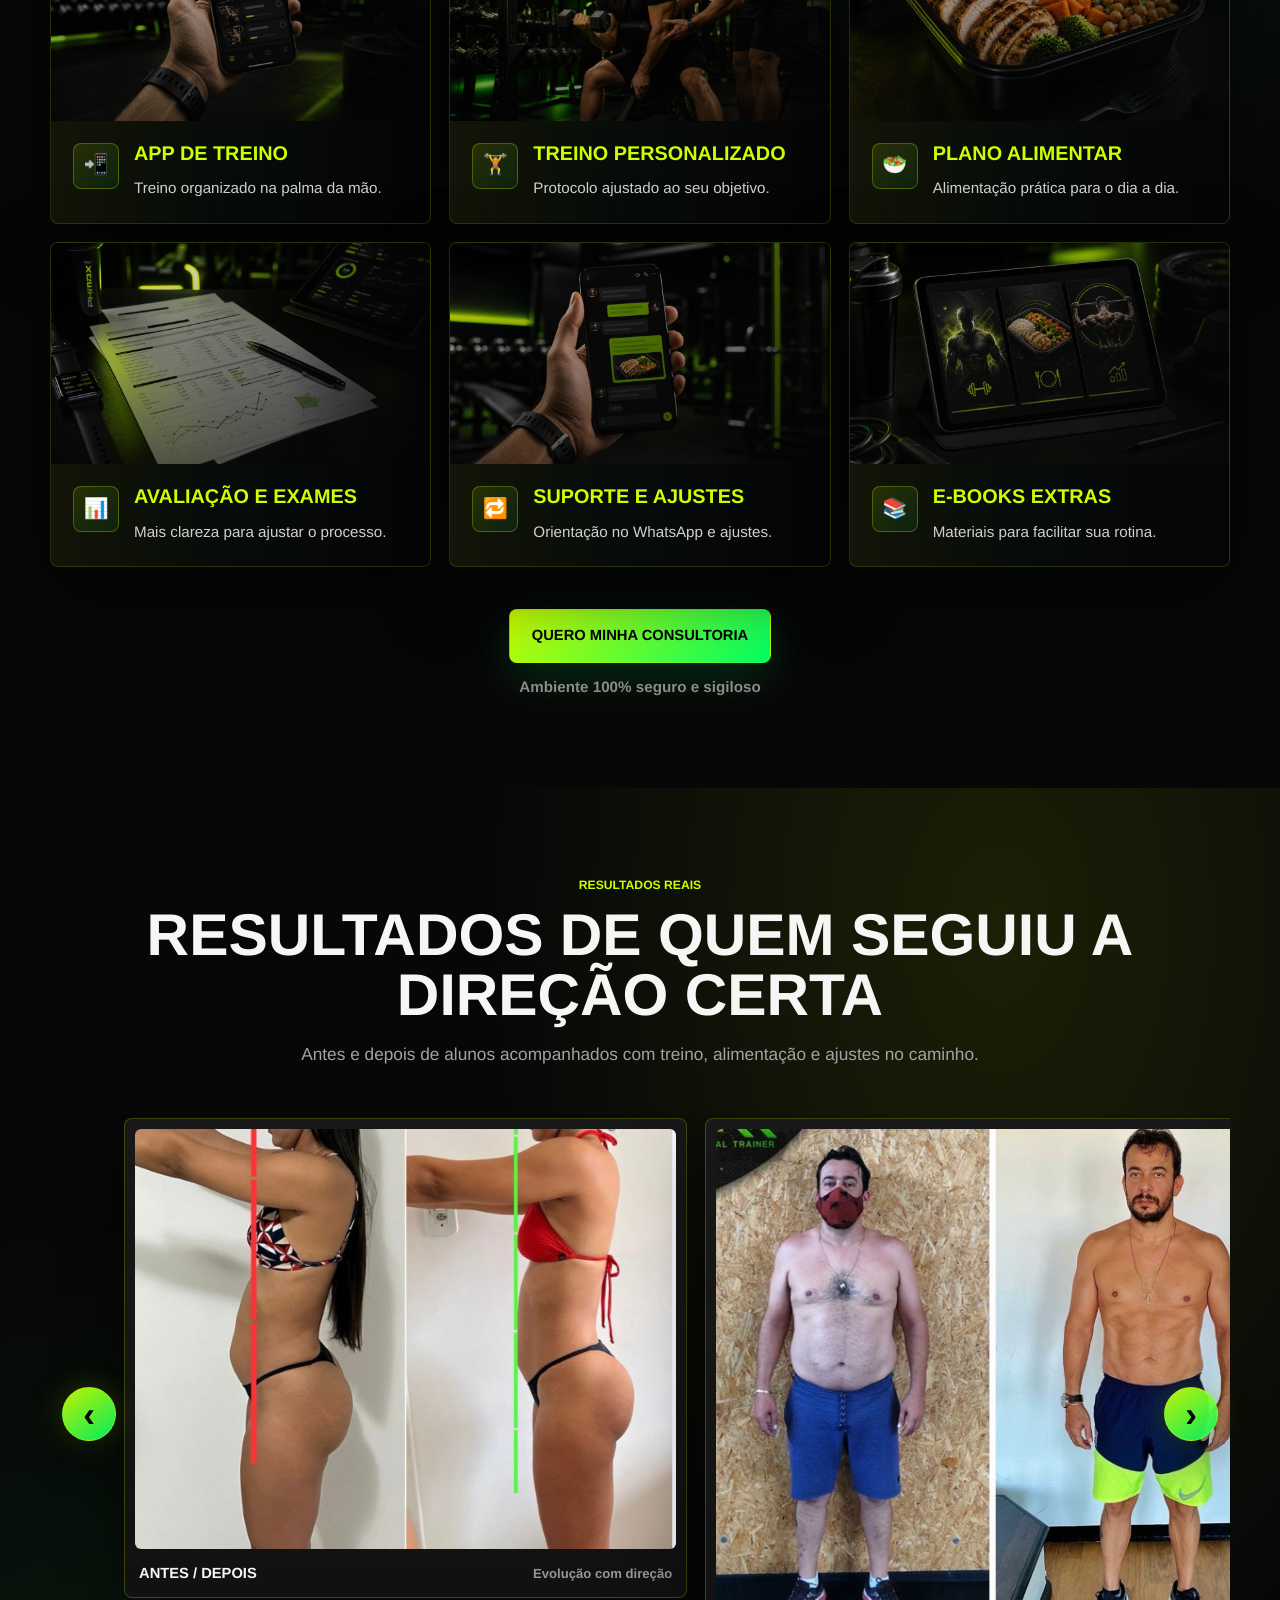
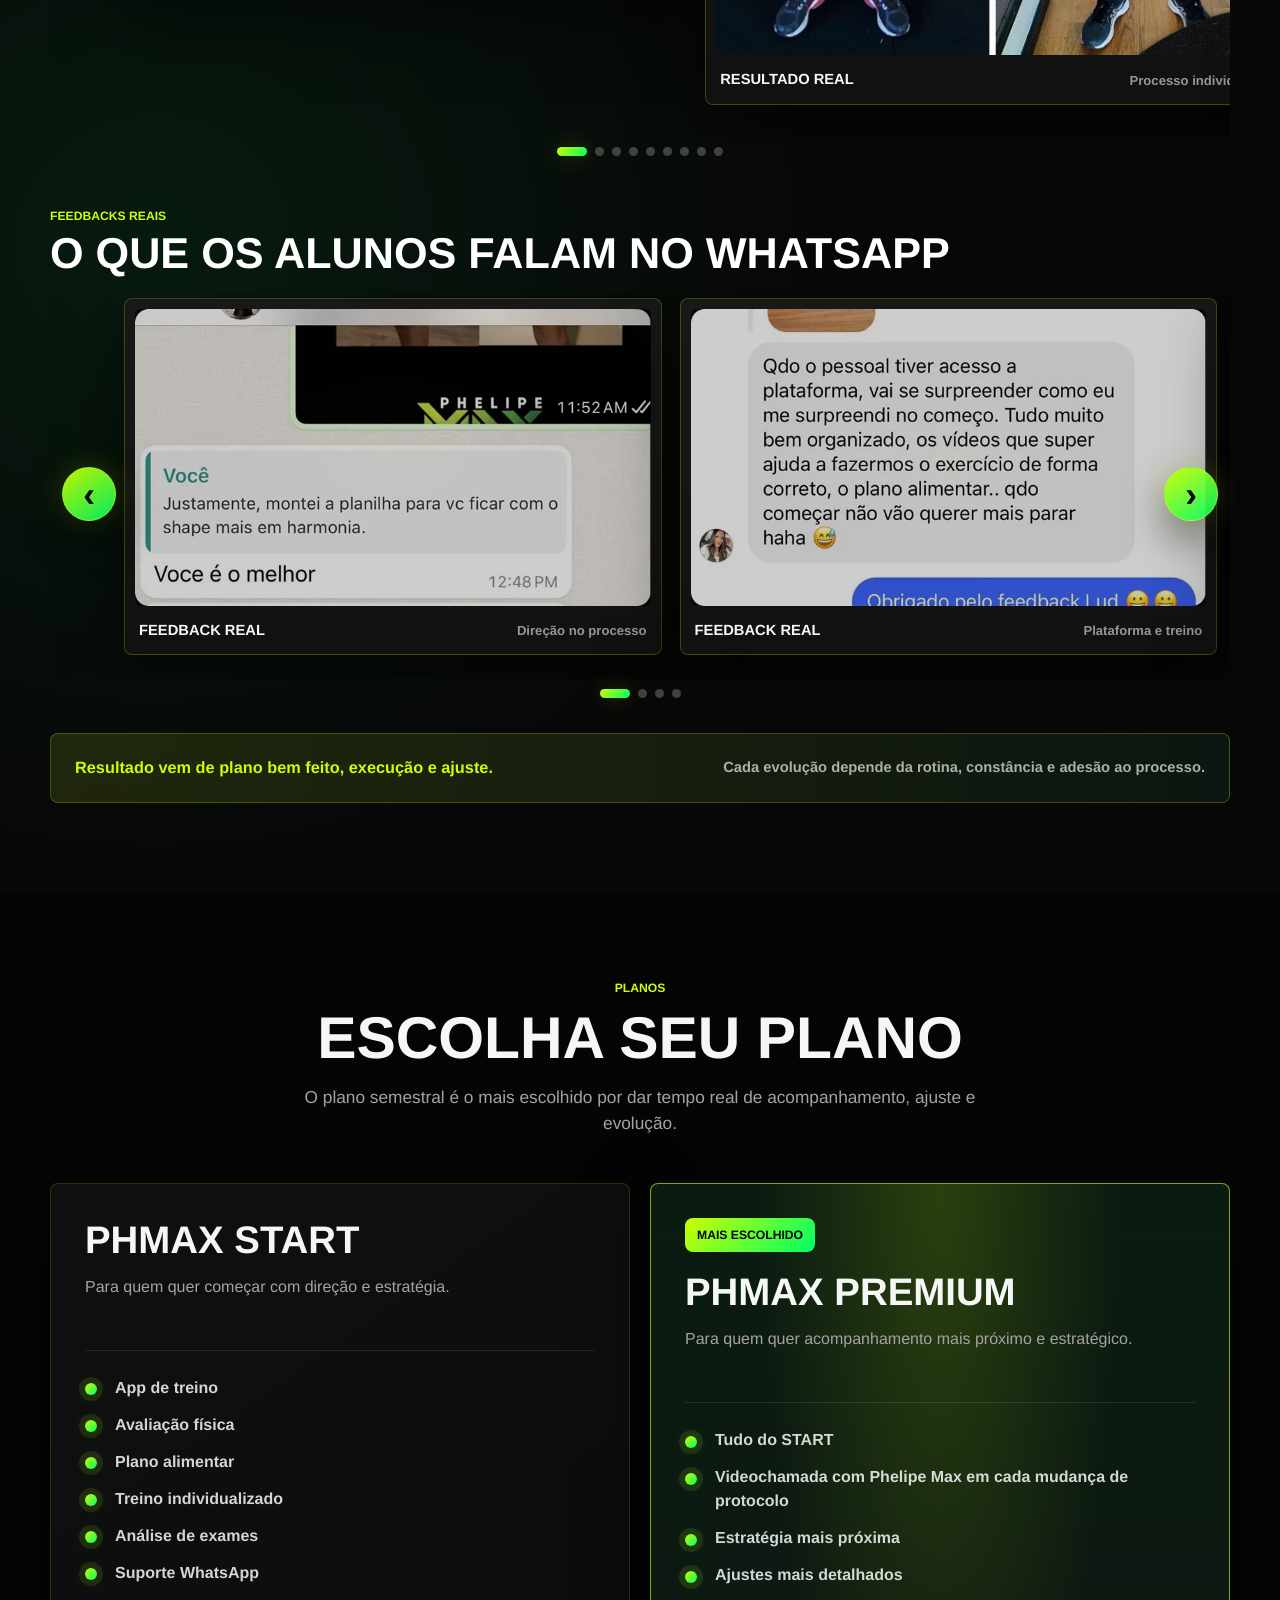
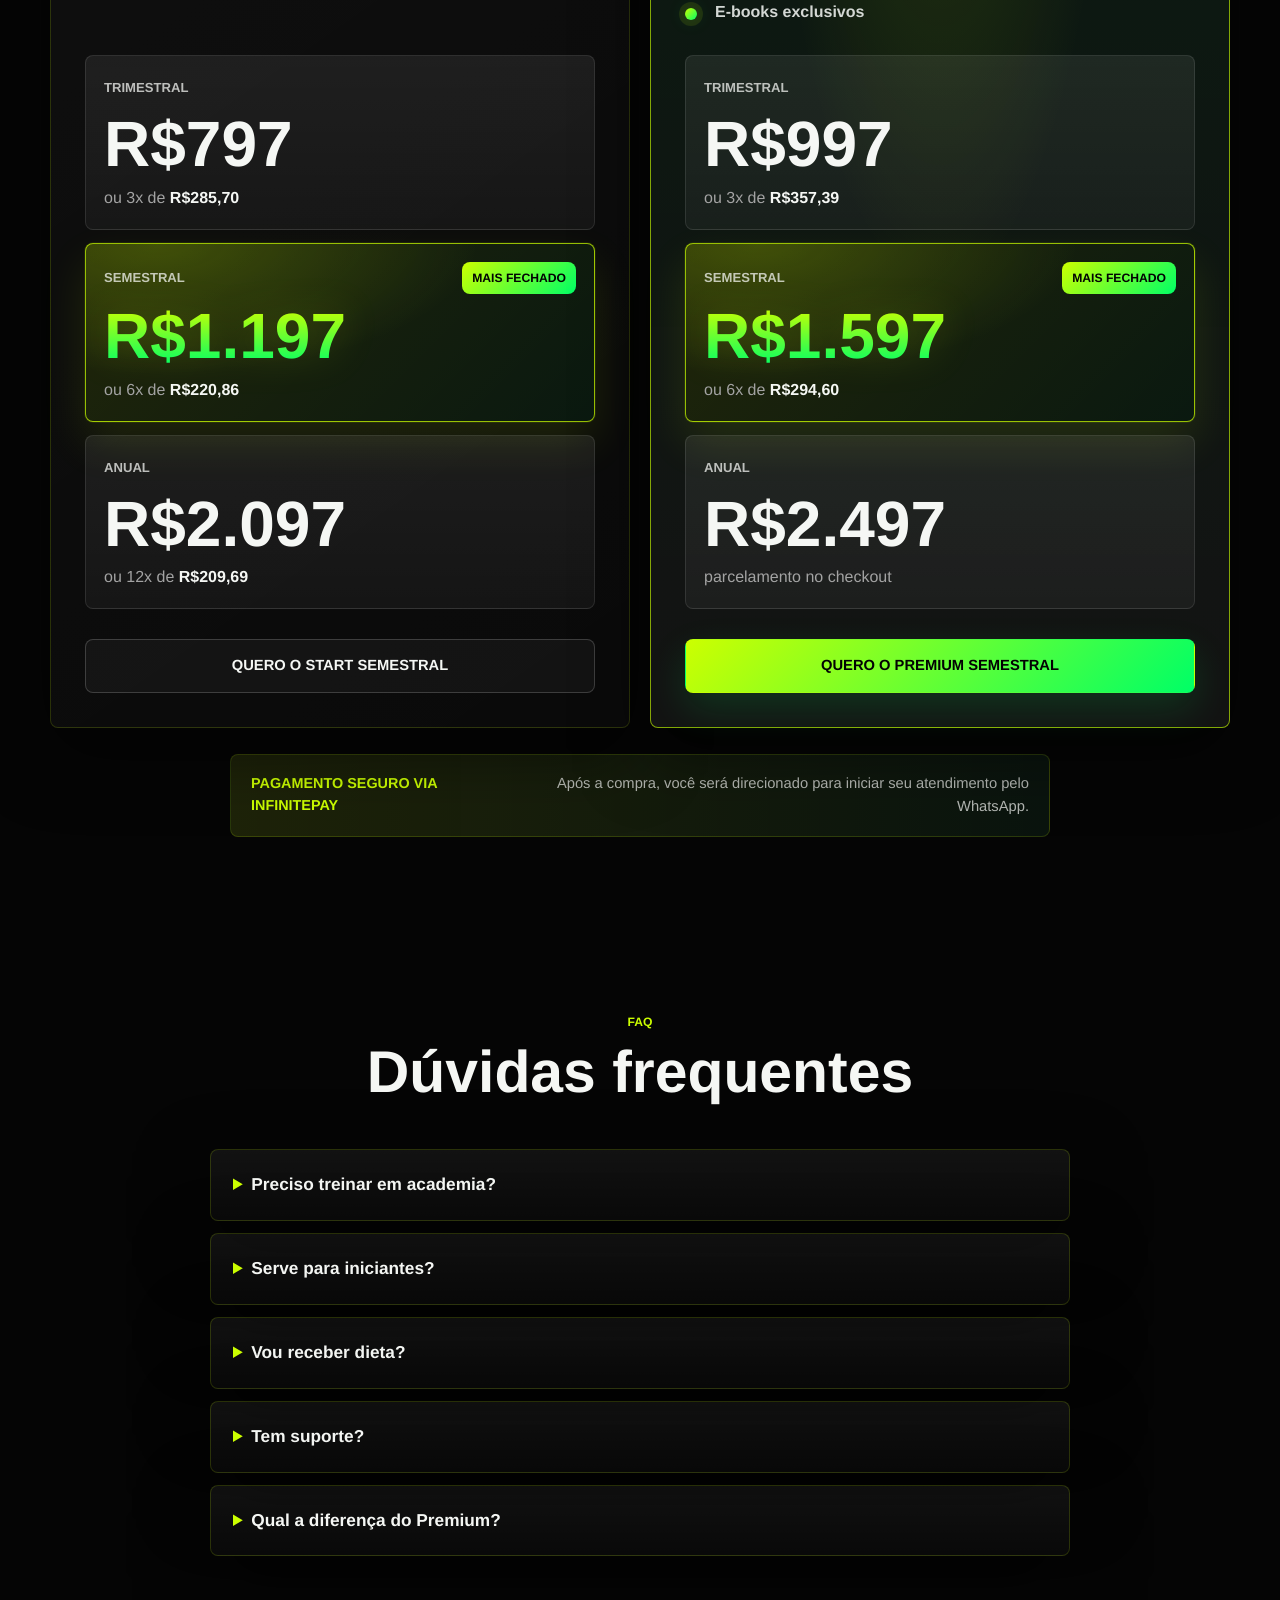
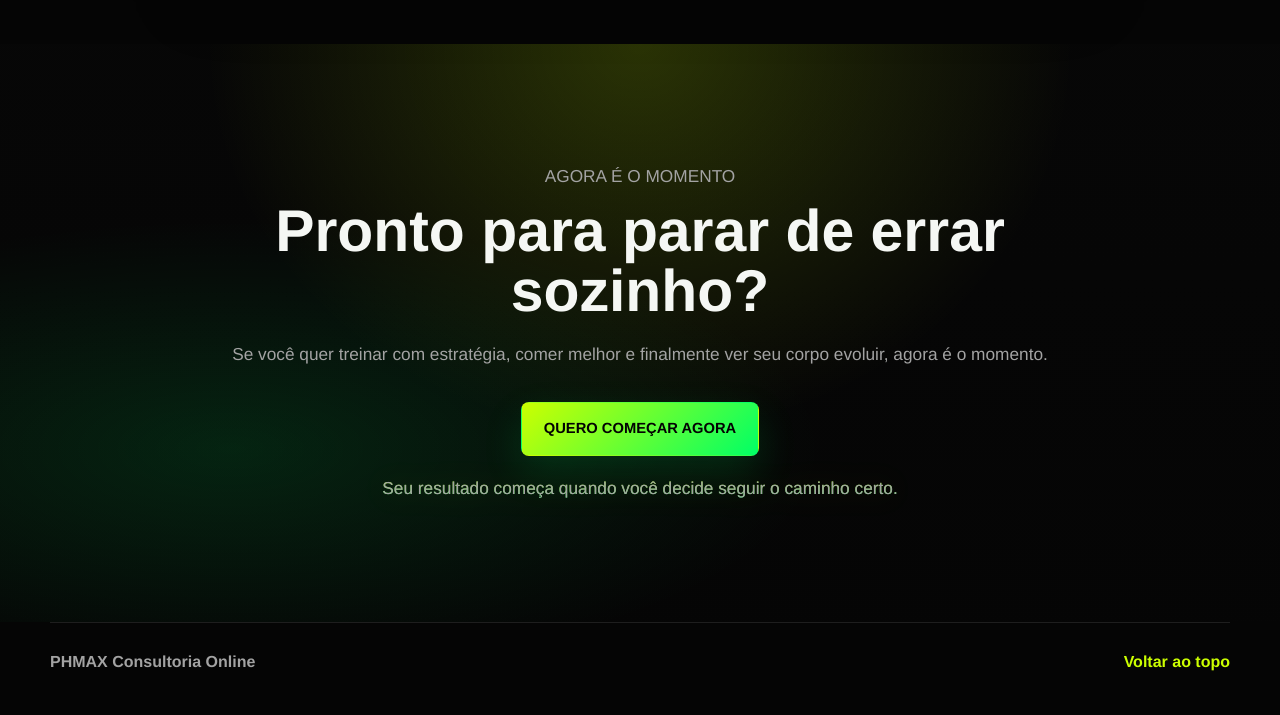
==== commit a67e00ac: "Simplifica planos e prova social" ====
--- a/index.html
+++ b/index.html
@@ -9,7 +9,7 @@
     >
     <title>PHMAX Consultoria Online</title>
     <link rel="preload" href="assets/phelipe/phelipe-hero-studio.jpg" as="image">
-    <link rel="stylesheet" href="styles.css?v=20260724-luxury">
+    <link rel="stylesheet" href="styles.css?v=20260724-minimal">
   </head>
   <body>
     <header class="site-header" data-header>
@@ -66,7 +66,9 @@
       <section class="social-proof-strip" aria-label="Autoridade e prova social PHMAX">
         <div class="social-proof-inner">
           <div class="rating-proof">
-            <span class="stars" aria-label="Cinco estrelas">★★★★★</span>
+            <span class="ph-seal" aria-hidden="true">
+              <span>PH</span>
+            </span>
             <div>
               <strong>+3K alunos transformados</strong>
               <span>Resultados reais e acompanhamento individual</span>
@@ -409,27 +411,6 @@
         </div>
 
         <div class="plans-grid">
-          <div class="offer-highlight">
-            <div>
-              <p class="section-kicker">Mais indicado</p>
-              <h3>PHMAX PREMIUM Semestral</h3>
-              <p>
-                Para quem quer mais proximidade, videochamada nas mudanças de protocolo e tempo real para ajustar o plano.
-              </p>
-              <ul class="offer-mini-list">
-                <li>6 meses de acompanhamento</li>
-                <li>Videochamada com Phelipe Max</li>
-                <li>Treino, alimentação e ajustes</li>
-              </ul>
-            </div>
-            <div class="offer-price-callout">
-              <span>Plano mais fechado</span>
-              <strong>R$1.597</strong>
-              <p>ou 6x de R$294,60</p>
-              <a class="btn btn-primary" href="https://link.infinitepay.io/phelipepersonal/VC1D-Uq8nX2gr2I-1597,00" target="_blank" rel="noopener">Quero o Premium semestral</a>
-            </div>
-          </div>
-
           <article class="plan-card">
             <div class="plan-top">
               <h3>PHMAX START</h3>
@@ -471,7 +452,7 @@
           </article>
 
           <article class="plan-card featured">
-            <div class="popular-badge">⭐ Mais escolhido</div>
+            <div class="popular-badge">Mais escolhido</div>
             <div class="plan-top">
               <h3>PHMAX PREMIUM</h3>
               <p>Para quem quer acompanhamento mais próximo e estratégico.</p>
@@ -583,6 +564,6 @@
       </svg>
     </a>
 
-    <script src="script.js?v=20260724-luxury"></script>
+    <script src="script.js?v=20260724-minimal"></script>
   </body>
 </html>
--- a/styles.css
+++ b/styles.css
@@ -383,13 +383,24 @@
   box-shadow: 0 18px 50px rgba(0, 0, 0, 0.28);
 }
 
-.stars {
-  color: #ffd338;
-  font-size: clamp(1.8rem, 3.6vw, 3rem);
+.ph-seal {
+  display: grid;
+  width: 58px;
+  height: 58px;
+  place-items: center;
+  border: 1px solid rgba(204, 255, 0, 0.34);
+  border-radius: 15px;
+  background:
+    linear-gradient(145deg, rgba(204, 255, 0, 0.16), rgba(0, 255, 102, 0.05)),
+    rgba(5, 5, 5, 0.74);
+  color: var(--green);
+  box-shadow: inset 0 0 0 1px rgba(255, 255, 255, 0.045);
+}
+
+.ph-seal span {
+  font-size: 1.05rem;
+  font-weight: 800;
   line-height: 1;
-  letter-spacing: 0;
-  text-shadow: 0 0 22px rgba(255, 211, 56, 0.18);
-  white-space: nowrap;
 }
 
 .instagram-icon {
@@ -1287,90 +1298,6 @@
   align-items: stretch;
 }
 
-.offer-highlight {
-  display: grid;
-  grid-column: 1 / -1;
-  grid-template-columns: minmax(0, 1fr) minmax(280px, 0.42fr);
-  gap: 24px;
-  align-items: center;
-  padding: 30px;
-  border: 1px solid rgba(204, 255, 0, 0.62);
-  border-radius: 8px;
-  background:
-    radial-gradient(ellipse at 15% 0%, rgba(204, 255, 0, 0.2), transparent 48%),
-    linear-gradient(135deg, rgba(204, 255, 0, 0.12), rgba(0, 255, 102, 0.04)),
-    var(--panel);
-  box-shadow: 0 30px 78px rgba(0, 0, 0, 0.5), 0 0 34px rgba(204, 255, 0, 0.1);
-}
-
-.offer-highlight h3 {
-  margin-top: 8px;
-  font-size: clamp(2rem, 4vw, 3.65rem);
-  line-height: 0.98;
-  font-weight: 800;
-}
-
-.offer-highlight p:not(.section-kicker) {
-  max-width: 690px;
-  margin-top: 14px;
-  color: rgba(245, 247, 244, 0.76);
-  font-size: 1.02rem;
-}
-
-.offer-mini-list {
-  display: grid;
-  grid-template-columns: repeat(3, minmax(0, 1fr));
-  gap: 9px;
-  margin-top: 20px;
-}
-
-.offer-mini-list li {
-  padding: 11px 12px;
-  border: 1px solid rgba(204, 255, 0, 0.24);
-  border-radius: 8px;
-  background: rgba(255, 255, 255, 0.04);
-  color: rgba(245, 247, 244, 0.86);
-  font-size: 0.86rem;
-  font-weight: 700;
-}
-
-.offer-price-callout {
-  padding: 22px;
-  border: 1px solid rgba(204, 255, 0, 0.4);
-  border-radius: 8px;
-  background: rgba(5, 5, 5, 0.58);
-}
-
-.offer-price-callout span,
-.offer-price-callout strong,
-.offer-price-callout p {
-  display: block;
-}
-
-.offer-price-callout span {
-  color: var(--green);
-  font-size: 0.82rem;
-  font-weight: 800;
-  text-transform: uppercase;
-}
-
-.offer-price-callout strong {
-  margin-top: 8px;
-  background: var(--accent-gradient-vertical);
-  -webkit-background-clip: text;
-  background-clip: text;
-  color: transparent;
-  font-size: clamp(2.8rem, 5vw, 4.4rem);
-  font-weight: 800;
-  line-height: 0.95;
-}
-
-.offer-price-callout p {
-  margin: 8px 0 18px;
-  color: rgba(245, 247, 244, 0.74);
-  font-weight: 700;
-}
-
 .plan-card {
   position: relative;
   display: flex;
@@ -1967,8 +1894,10 @@
     gap: 12px;
   }
 
-  .stars {
-    font-size: 1.6rem;
+  .ph-seal {
+    width: 46px;
+    height: 46px;
+    border-radius: 12px;
   }
 
   .instagram-icon {
@@ -2118,40 +2047,6 @@
     margin-top: 8px;
     font-size: 0.78rem;
     line-height: 1.34;
-  }
-
-  .offer-highlight {
-    grid-template-columns: 1fr;
-    gap: 16px;
-    padding: 18px;
-  }
-
-  .offer-highlight h3 {
-    font-size: clamp(1.75rem, 9vw, 2.6rem);
-  }
-
-  .offer-highlight p:not(.section-kicker) {
-    margin-top: 10px;
-    font-size: 0.9rem;
-  }
-
-  .offer-mini-list {
-    grid-template-columns: 1fr;
-    gap: 7px;
-    margin-top: 14px;
-  }
-
-  .offer-mini-list li {
-    padding: 9px 10px;
-    font-size: 0.78rem;
-  }
-
-  .offer-price-callout {
-    padding: 16px;
-  }
-
-  .offer-price-callout strong {
-    font-size: 2.8rem;
   }
 
   .results-track {
@@ -2362,8 +2257,6 @@
 .plan-card h3,
 .section-closing,
 .popular-badge,
-.offer-highlight h3,
-.offer-price-callout strong,
 .price-total,
 .faq-list summary,
 .site-footer p,
@@ -2392,7 +2285,6 @@
 .benefit-card h3,
 .process-card h3,
 .plan-card h3,
-.offer-highlight h3,
 .authority-strip-inner h2,
 .rating-proof strong,
 .instagram-proof strong,
@@ -2406,7 +2298,6 @@
 .result-kicker,
 .popular-badge,
 .price-label em,
-.offer-price-callout span,
 .diagnostic-step,
 .diagnostic-need strong {
   font-weight: 800;
@@ -2440,7 +2331,6 @@
 .secure-note,
 .diagnostic-need span,
 .authority-stats span,
-.offer-mini-list li,
 .price-installment,
 .payment-safe-note span {
   font-weight: 600;
@@ -2508,8 +2398,7 @@
 .process-card,
 .plan-card,
 .faq-list details,
-.payment-safe-note,
-.offer-highlight {
+.payment-safe-note {
   border-color: rgba(204, 255, 0, 0.16);
 }
 
@@ -2518,8 +2407,7 @@
 .instagram-proof,
 .authority-strip-inner,
 .diagnostic-card,
-.plan-card,
-.offer-highlight {
+.plan-card {
   background:
     linear-gradient(145deg, rgba(255, 255, 255, 0.045), rgba(255, 255, 255, 0.018)),
     rgba(6, 6, 6, 0.86);
@@ -2549,8 +2437,7 @@
 .diagnostic-step,
 .diagnostic-need strong,
 .popular-badge,
-.price-label em,
-.offer-price-callout span {
+.price-label em {
   font-size: 0.76rem;
   font-weight: 650;
 }
@@ -2590,7 +2477,6 @@
 .benefit-card h3,
 .process-card h3,
 .plan-card h3,
-.offer-highlight h3,
 .price-total,
 .faq-list summary,
 .site-footer p,
@@ -2635,9 +2521,8 @@
   border-color: rgba(255, 255, 255, 0.18);
 }
 
-.stars {
-  font-size: clamp(1.5rem, 3vw, 2.35rem);
-  text-shadow: 0 0 16px rgba(255, 211, 56, 0.12);
+.ph-seal {
+  box-shadow: inset 0 0 0 1px rgba(255, 255, 255, 0.035);
 }
 
 .card-icon,
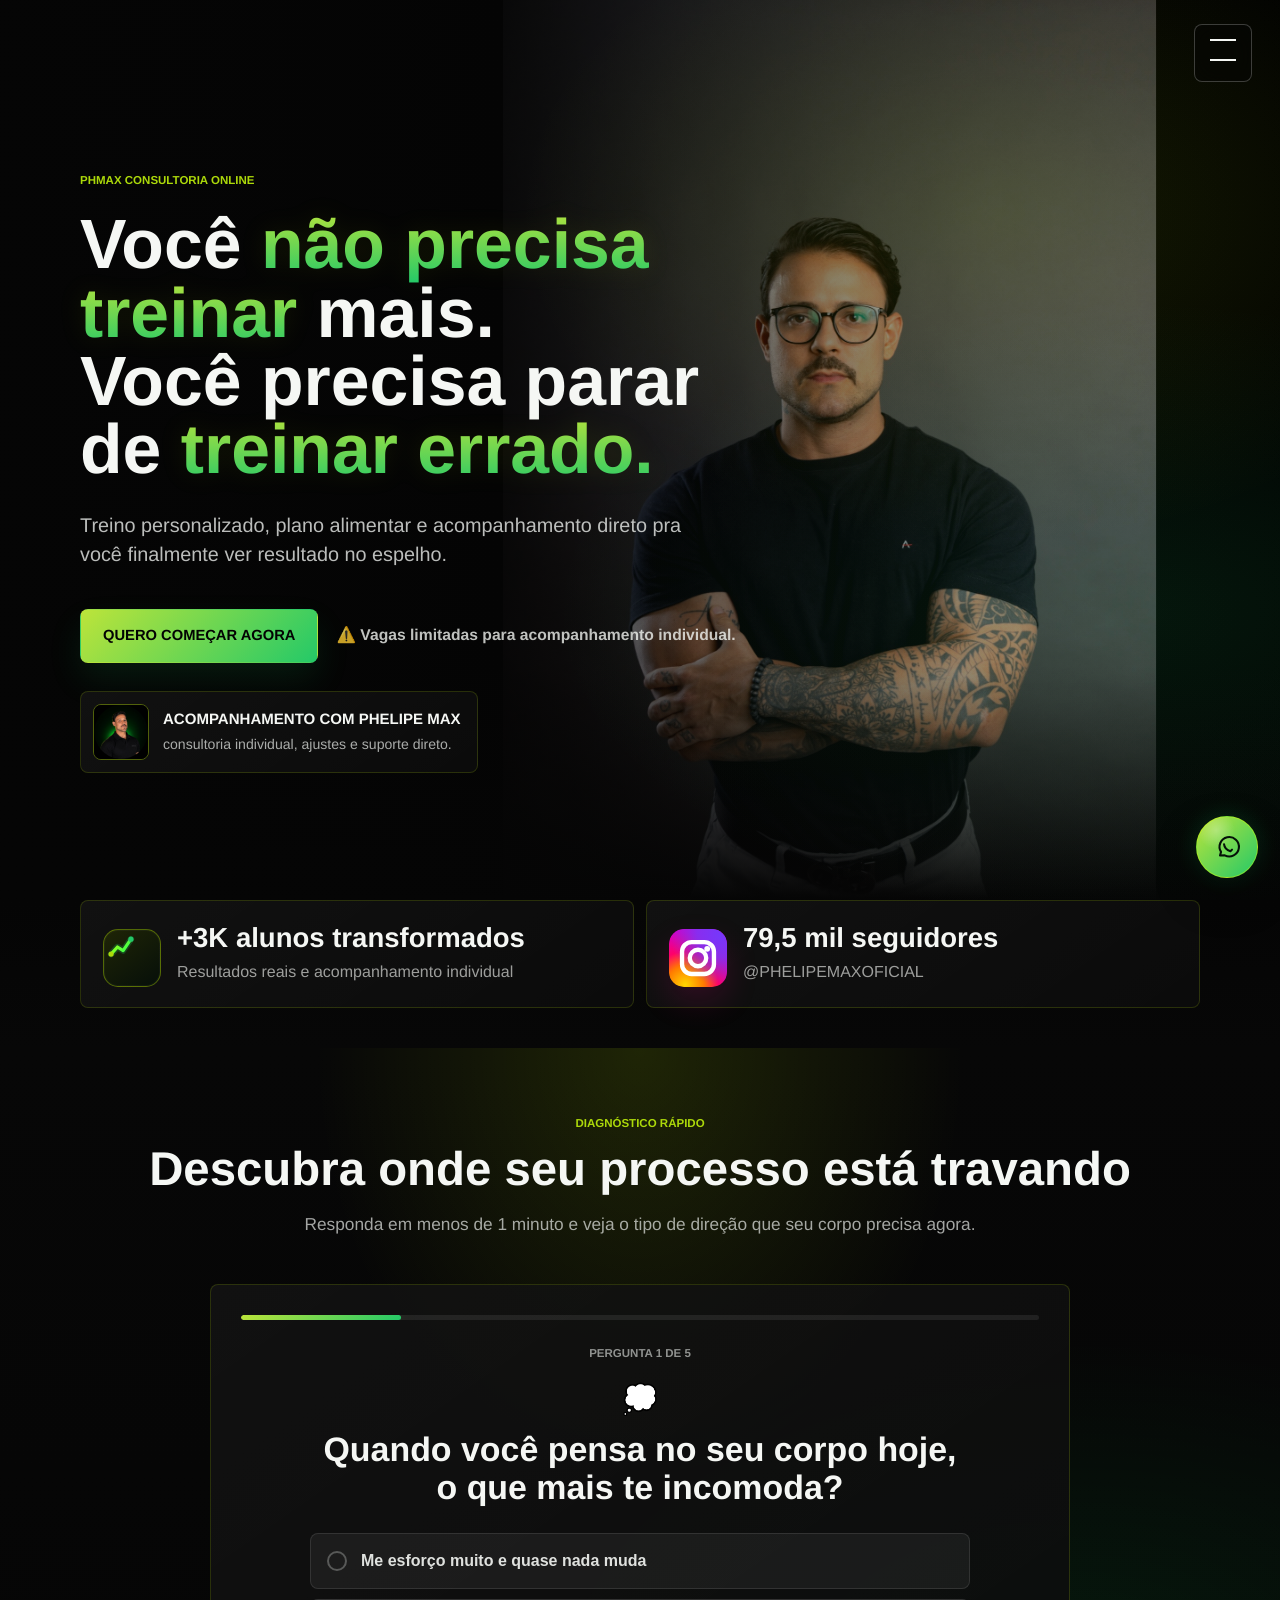
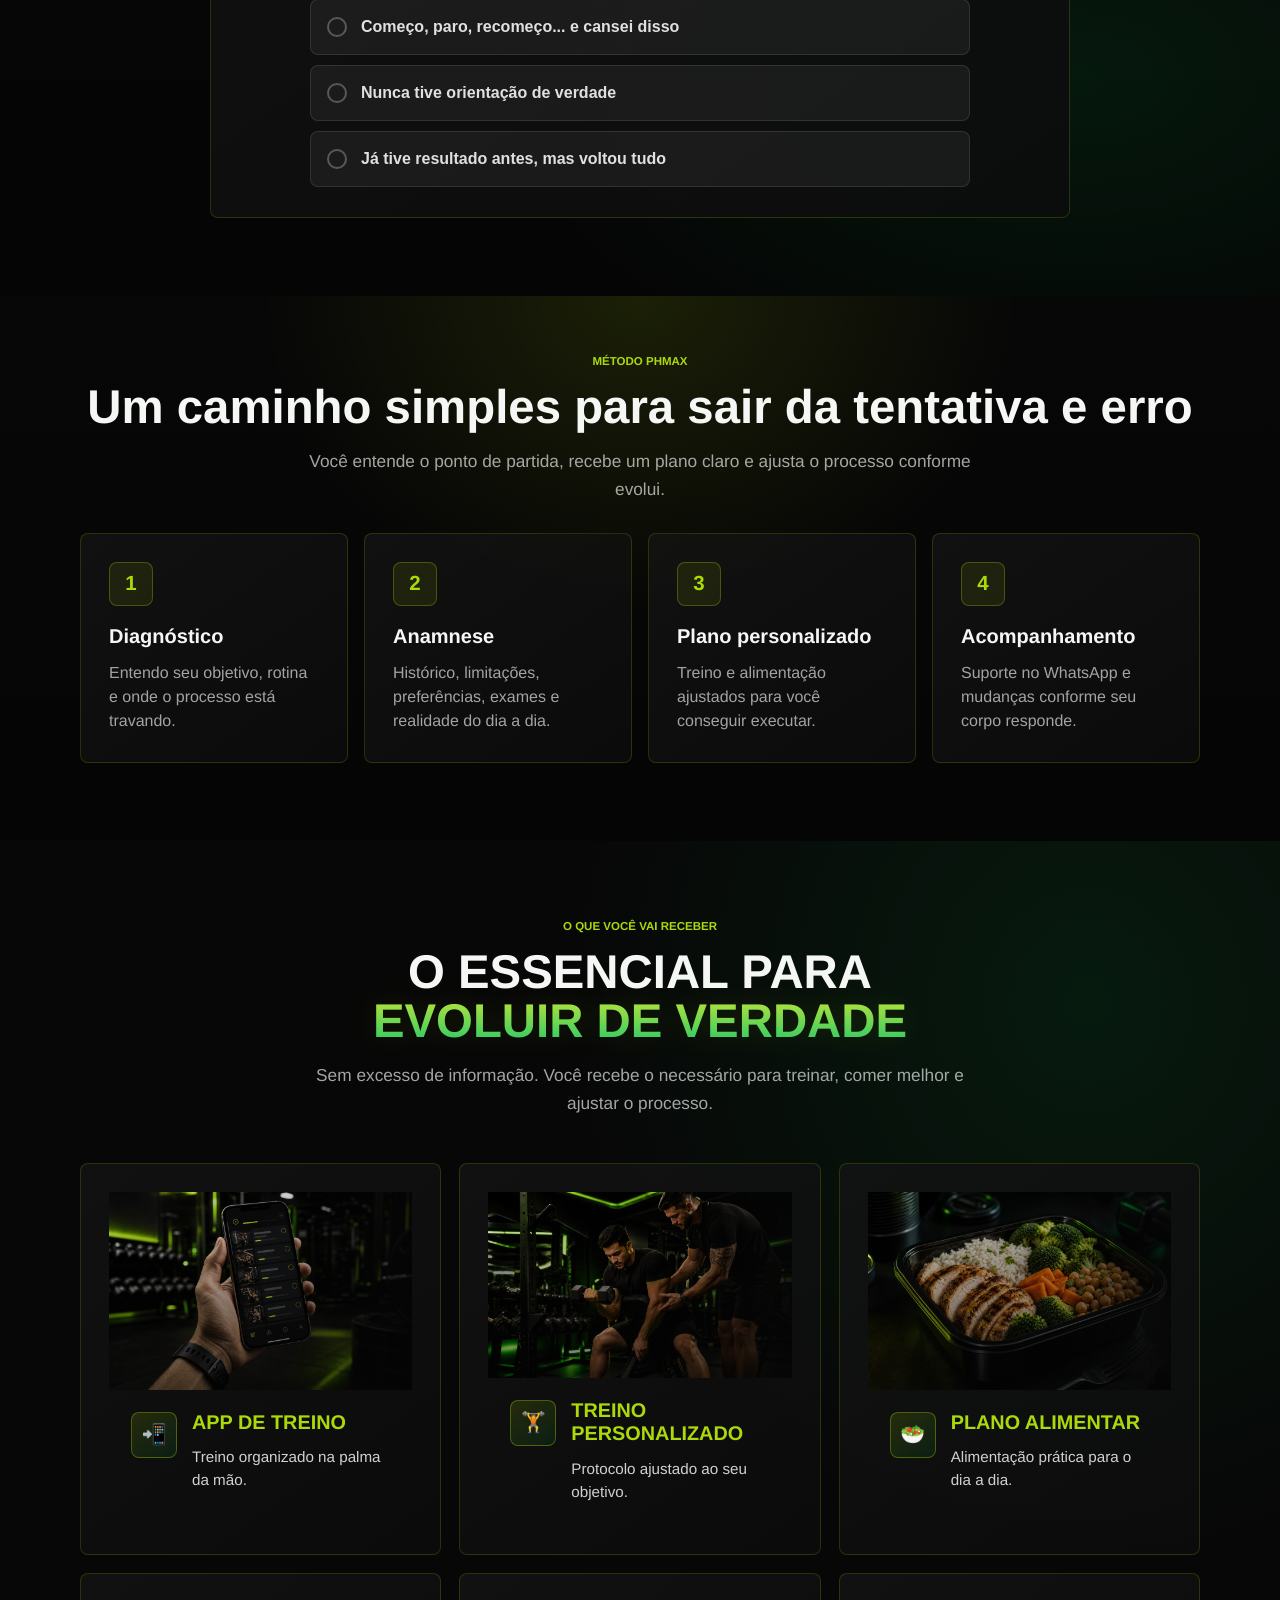
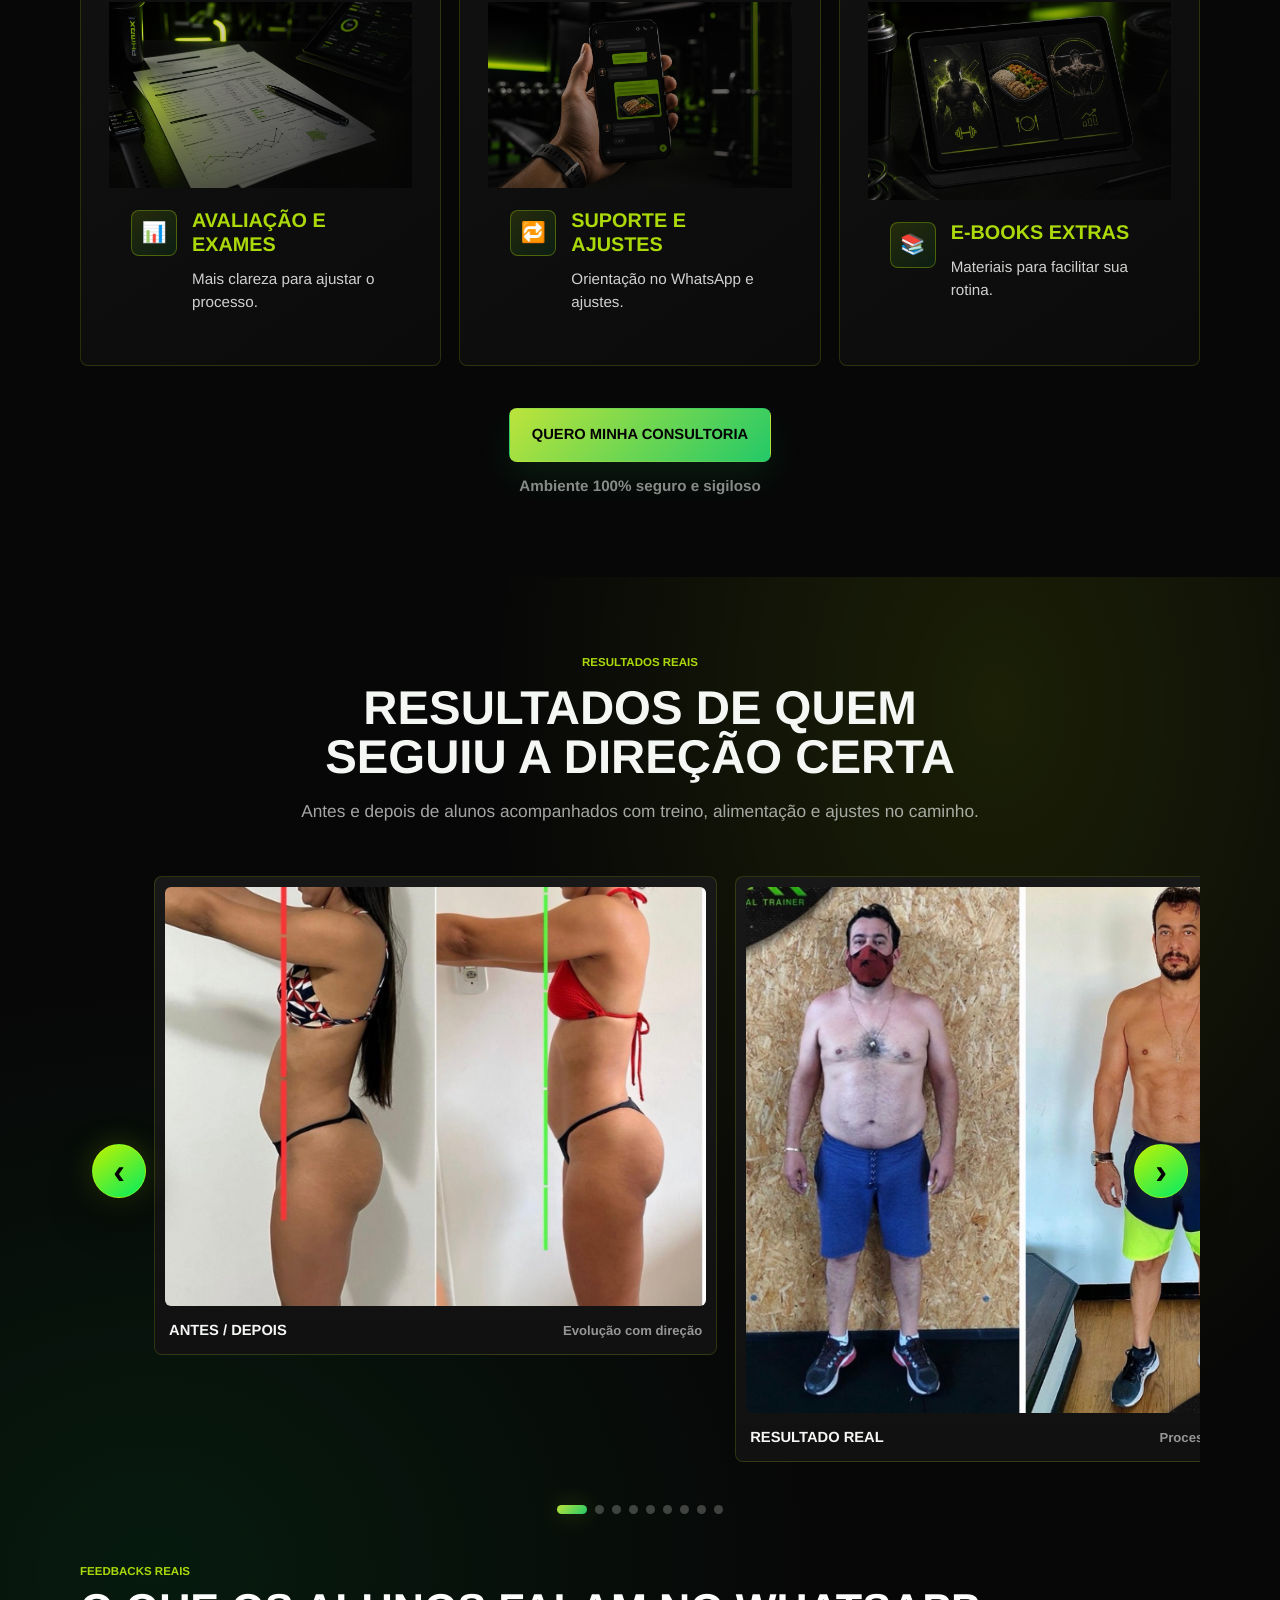
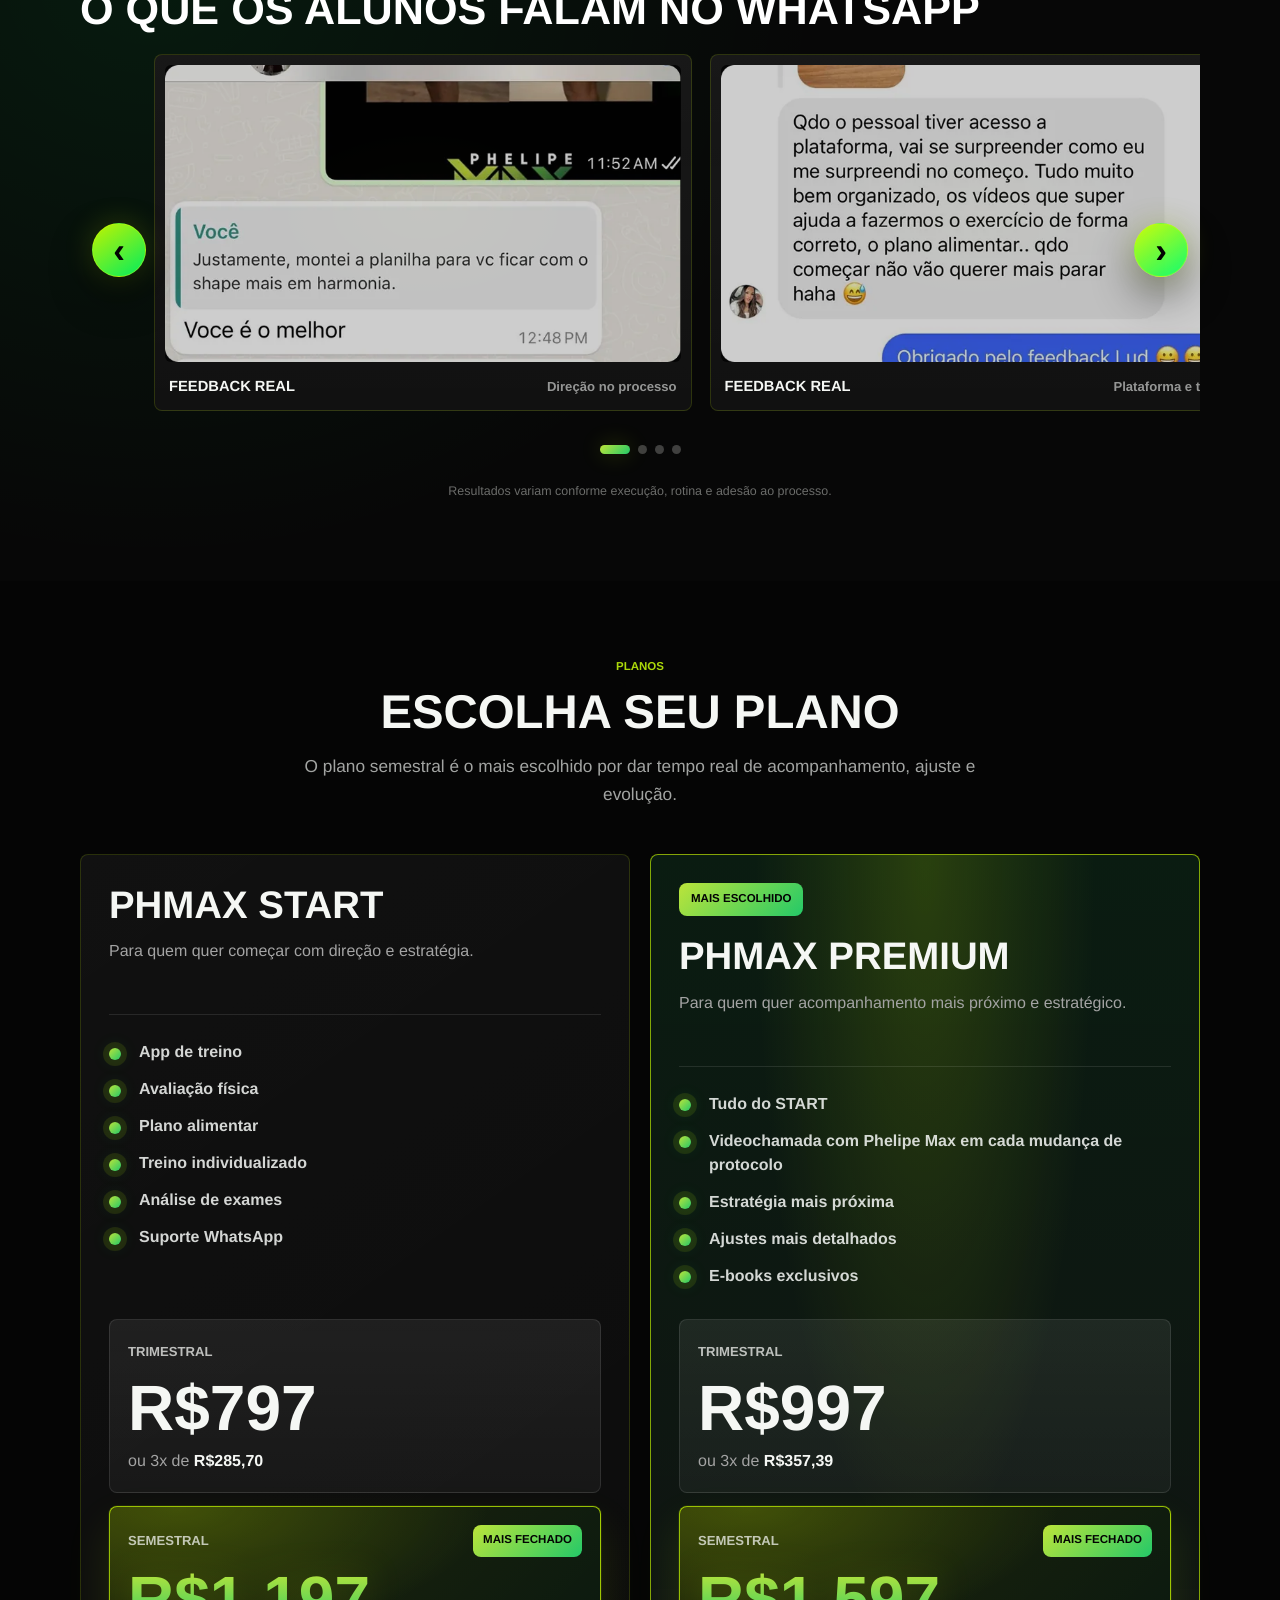
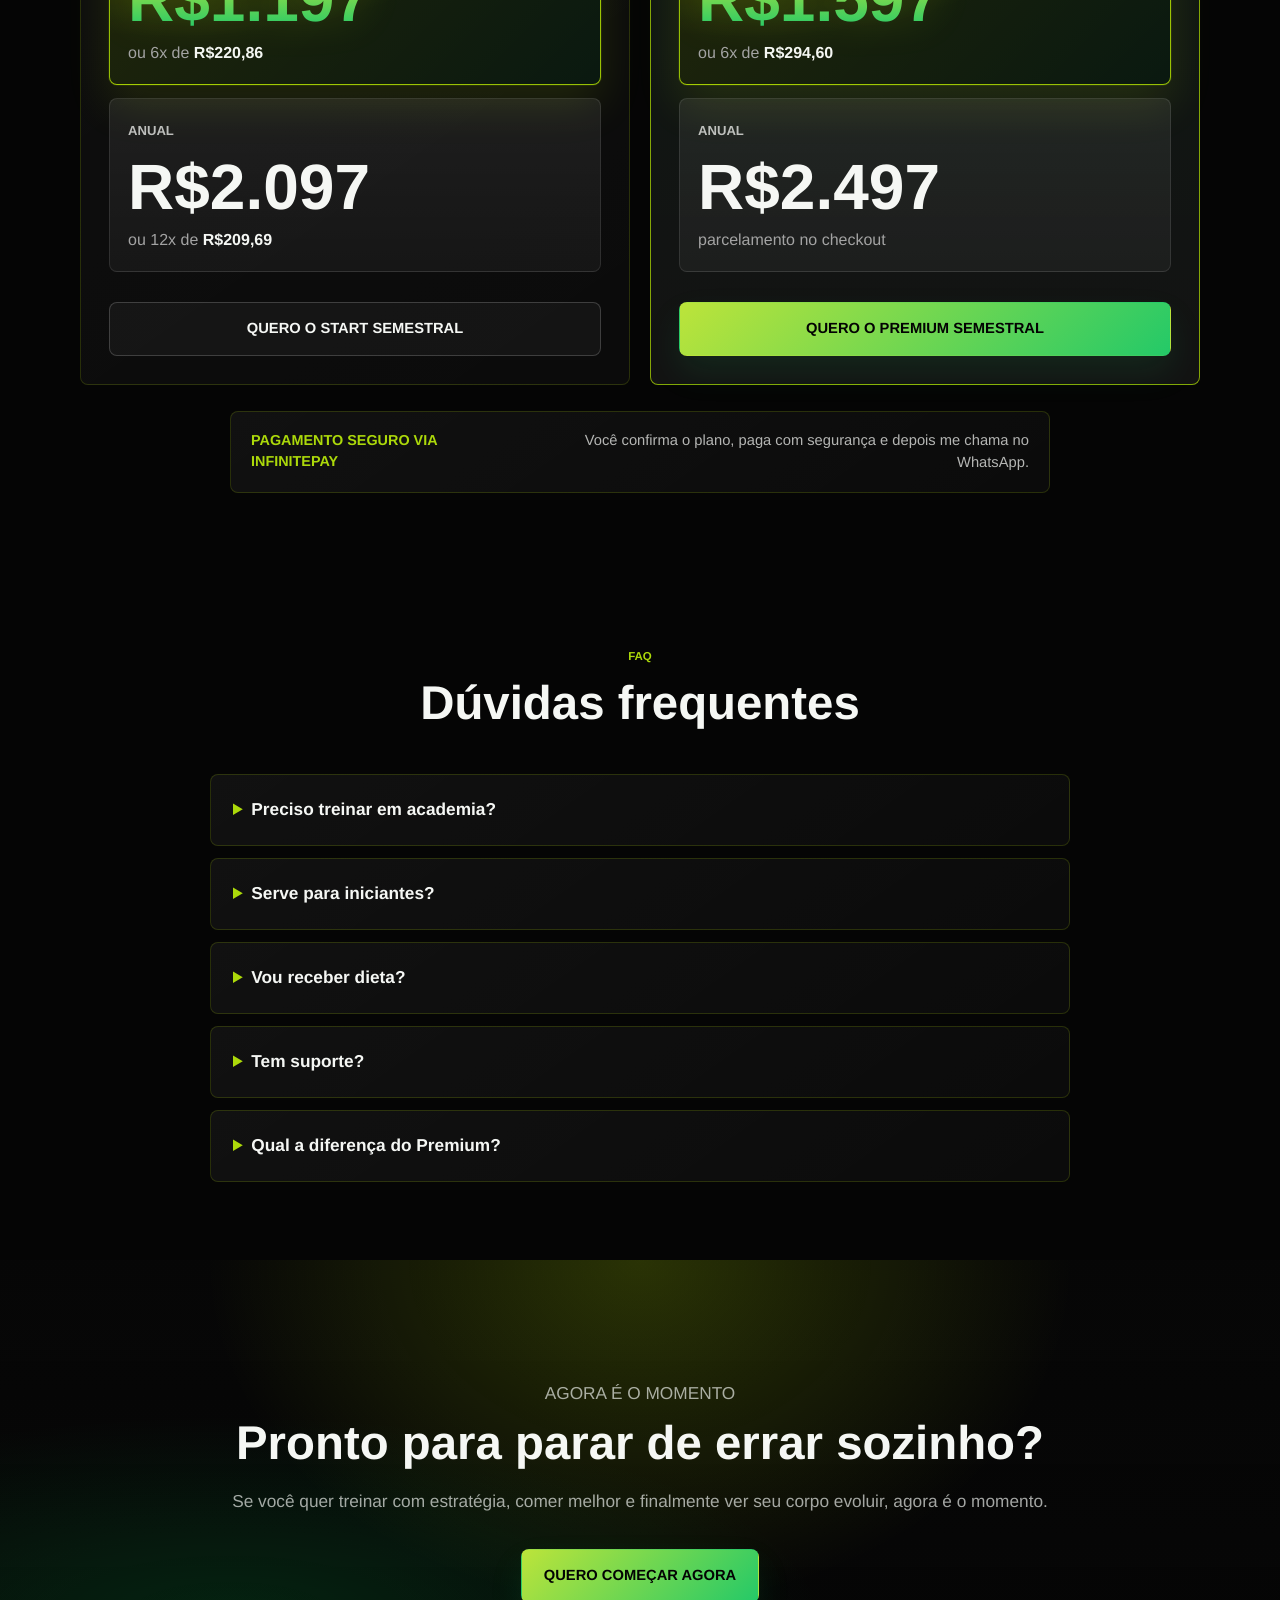
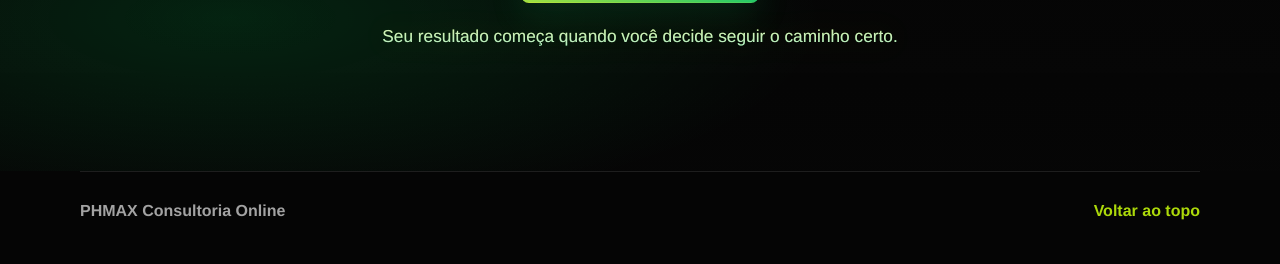
==== commit 021a9010: "Atualiza landing e etapa de confirmacao" ====
--- a/index.html
+++ b/index.html
@@ -8,19 +8,11 @@
       content="PHMAX Consultoria Online: treino personalizado, plano alimentar e acompanhamento direto para evoluir com estratégia."
     >
     <title>PHMAX Consultoria Online</title>
-    <link rel="preload" href="assets/phelipe/phelipe-hero-studio.jpg" as="image">
-    <link rel="stylesheet" href="styles.css?v=20260724-minimal">
+    <link rel="preload" href="assets/phelipe/phelipe-hero-front.jpg" as="image">
+    <link rel="stylesheet" href="styles.css?v=20260725-checkout-confirm">
   </head>
   <body>
     <header class="site-header" data-header>
-      <a class="brand" href="#top" aria-label="PHMAX Consultoria Online">
-        <span class="brand-mark">PH</span>
-        <span>
-          <strong>PHMAX</strong>
-          <small>Consultoria Online</small>
-        </span>
-      </a>
-
       <button class="menu-toggle" type="button" data-menu-toggle aria-label="Abrir menu" aria-expanded="false">
         <span></span>
         <span></span>
@@ -53,6 +45,11 @@
             <a class="btn btn-primary" href="#sobre">Quero começar agora</a>
             <p class="urgency">⚠️ Vagas limitadas para acompanhamento individual.</p>
           </div>
+          <div class="hero-flags" aria-label="Atendimento para Brasil, Estados Unidos e Espanha">
+            <span title="Brasil">🇧🇷</span>
+            <span title="Estados Unidos">🇺🇸</span>
+            <span title="Espanha">🇪🇸</span>
+          </div>
           <div class="hero-proof">
             <img src="assets/phelipe/phelipe-profile.jpg" alt="Phelipe Max, personal trainer" width="56" height="56">
             <p>
@@ -66,8 +63,19 @@
       <section class="social-proof-strip" aria-label="Autoridade e prova social PHMAX">
         <div class="social-proof-inner">
           <div class="rating-proof">
-            <span class="ph-seal" aria-hidden="true">
-              <span>PH</span>
+            <span class="ph-seal proof-evolution-mark" aria-hidden="true">
+              <svg viewBox="0 0 48 48" focusable="false">
+                <defs>
+                  <linearGradient id="accent-mark-gradient" x1="8" y1="10" x2="40" y2="38" gradientUnits="userSpaceOnUse">
+                    <stop stop-color="#ccff00"/>
+                    <stop offset="1" stop-color="#00ff66"/>
+                  </linearGradient>
+                </defs>
+                <path class="mark-glow" d="M10 34L19 24L27 29L38 13"/>
+                <path class="mark-line" d="M10 34L19 24L27 29L38 13"/>
+                <circle class="mark-dot-start" cx="10" cy="34" r="3.7"/>
+                <circle class="mark-dot-end" cx="38" cy="13" r="3.7"/>
+              </svg>
             </span>
             <div>
               <strong>+3K alunos transformados</strong>
@@ -128,17 +136,6 @@
         </div>
       </section>
 
-      <section class="authority-strip" aria-label="Consultoria direta com Phelipe Max">
-        <div class="authority-strip-inner">
-          <img src="assets/phelipe/phelipe-authority-real.jpg" alt="Phelipe Max trabalhando na consultoria online" width="86" height="86" loading="lazy">
-          <div>
-            <p class="section-kicker">Consultoria direta</p>
-            <h2>Phelipe Max acompanha sua evolução de perto.</h2>
-            <span>Treino, alimentação e ajustes pensados para sua rotina, sem plano genérico.</span>
-          </div>
-        </div>
-      </section>
-
       <section class="section process-section" id="metodo">
         <div class="section-heading center">
           <p class="section-kicker">Método PHMAX</p>
@@ -396,8 +393,7 @@
         </div>
 
         <div class="results-note">
-          <strong>Resultado vem de plano bem feito, execução e ajuste.</strong>
-          <span>Cada evolução depende da rotina, constância e adesão ao processo.</span>
+          <span>Resultados variam conforme execução, rotina e adesão ao processo.</span>
         </div>
       </section>
 
@@ -425,14 +421,14 @@
               <li>Suporte WhatsApp</li>
             </ul>
             <div class="price-options" aria-label="Valores do plano PHMAX START">
-              <a class="price-option" href="https://link.infinitepay.io/phelipepersonal/VC1D-16HzrZ8x9w-797,00" target="_blank" rel="noopener">
+              <a class="price-option" href="confirmar-plano.html?plano=start-trimestral">
                 <div class="price-label">
                   <span>Trimestral</span>
                 </div>
                 <strong class="price-total">R$797</strong>
                 <p class="price-installment">ou 3x de <b>R$285,70</b></p>
               </a>
-              <a class="price-option is-best" href="https://link.infinitepay.io/phelipepersonal/VC1D-KAXPL9fZW1-1197,00" target="_blank" rel="noopener">
+              <a class="price-option is-best" href="confirmar-plano.html?plano=start-semestral">
                 <div class="price-label">
                   <span>Semestral</span>
                   <em>Mais fechado</em>
@@ -440,7 +436,7 @@
                 <strong class="price-total">R$1.197</strong>
                 <p class="price-installment">ou 6x de <b>R$220,86</b></p>
               </a>
-              <a class="price-option" href="https://link.infinitepay.io/phelipepersonal/VC1D-U0YdnBKHOm-2097,00" target="_blank" rel="noopener">
+              <a class="price-option" href="confirmar-plano.html?plano=start-anual">
                 <div class="price-label">
                   <span>Anual</span>
                 </div>
@@ -448,7 +444,7 @@
                 <p class="price-installment">ou 12x de <b>R$209,69</b></p>
               </a>
             </div>
-            <a class="btn btn-outline" href="https://link.infinitepay.io/phelipepersonal/VC1D-KAXPL9fZW1-1197,00" target="_blank" rel="noopener">Quero o Start semestral</a>
+            <a class="btn btn-outline" href="confirmar-plano.html?plano=start-semestral">Quero o Start semestral</a>
           </article>
 
           <article class="plan-card featured">
@@ -465,14 +461,14 @@
               <li>E-books exclusivos</li>
             </ul>
             <div class="price-options" aria-label="Valores do plano PHMAX PREMIUM">
-              <a class="price-option" href="https://link.infinitepay.io/phelipepersonal/VC1D-oeTIXw7qZ6-997,00" target="_blank" rel="noopener">
+              <a class="price-option" href="confirmar-plano.html?plano=premium-trimestral">
                 <div class="price-label">
                   <span>Trimestral</span>
                 </div>
                 <strong class="price-total">R$997</strong>
                 <p class="price-installment">ou 3x de <b>R$357,39</b></p>
               </a>
-              <a class="price-option is-best" href="https://link.infinitepay.io/phelipepersonal/VC1D-Uq8nX2gr2I-1597,00" target="_blank" rel="noopener">
+              <a class="price-option is-best" href="confirmar-plano.html?plano=premium-semestral">
                 <div class="price-label">
                   <span>Semestral</span>
                   <em>Mais fechado</em>
@@ -480,7 +476,7 @@
                 <strong class="price-total">R$1.597</strong>
                 <p class="price-installment">ou 6x de <b>R$294,60</b></p>
               </a>
-              <a class="price-option" href="https://link.infinitepay.io/phelipepersonal/VC1D-VD9IBSc99A-2497,00" target="_blank" rel="noopener">
+              <a class="price-option" href="confirmar-plano.html?plano=premium-anual">
                 <div class="price-label">
                   <span>Anual</span>
                 </div>
@@ -488,13 +484,13 @@
                 <p class="price-installment">parcelamento no checkout</p>
               </a>
             </div>
-            <a class="btn btn-primary" href="https://link.infinitepay.io/phelipepersonal/VC1D-Uq8nX2gr2I-1597,00" target="_blank" rel="noopener">Quero o Premium semestral</a>
+            <a class="btn btn-primary" href="confirmar-plano.html?plano=premium-semestral">Quero o Premium semestral</a>
           </article>
         </div>
 
         <div class="payment-safe-note">
           <strong>Pagamento seguro via InfinitePay</strong>
-          <span>Após a compra, você será direcionado para iniciar seu atendimento pelo WhatsApp.</span>
+          <span>Você confirma o plano, paga com segurança e depois me chama no WhatsApp.</span>
         </div>
       </section>
 
@@ -564,6 +560,6 @@
       </svg>
     </a>
 
-    <script src="script.js?v=20260724-minimal"></script>
+    <script src="script.js?v=20260725-checkout-confirm"></script>
   </body>
 </html>
--- a/styles.css
+++ b/styles.css
@@ -1259,32 +1259,15 @@
 }
 
 .results-note {
-  display: flex;
-  align-items: center;
-  justify-content: space-between;
-  gap: 20px;
   width: min(100%, var(--max));
-  margin: 28px auto 0;
-  padding: 22px 24px;
-  border: 1px solid rgba(204, 255, 0, 0.24);
-  border-radius: 8px;
-  background:
-    linear-gradient(90deg, rgba(204, 255, 0, 0.1), rgba(0, 255, 102, 0.04)),
-    rgba(255, 255, 255, 0.025);
-}
-
-.results-note strong {
-  color: var(--green);
-  font-size: 1.02rem;
-  font-weight: 800;
+  margin: 18px auto 0;
+  text-align: center;
 }
 
 .results-note span {
-  max-width: 500px;
-  color: rgba(245, 247, 244, 0.68);
-  font-size: 0.92rem;
-  font-weight: 600;
-  text-align: right;
+  color: rgba(245, 247, 244, 0.42);
+  font-size: 0.78rem;
+  font-weight: 450;
 }
 
 .plans-section {
@@ -2547,3 +2530,803 @@
     height: 46px;
   }
 }
+
+/* Approval preview: cleaner premium proportions */
+:root {
+  --font-display: -apple-system, BlinkMacSystemFont, "SF Pro Display", "Helvetica Neue", Arial, sans-serif;
+  --font-body: -apple-system, BlinkMacSystemFont, "SF Pro Text", "Helvetica Neue", Arial, sans-serif;
+  --max: 1120px;
+  --green: #b6e900;
+  --green-dark: #97c800;
+  --neon: #20d86c;
+  --green-soft: rgba(182, 233, 0, 0.1);
+  --neon-soft: rgba(32, 216, 108, 0.1);
+  --accent-gradient: linear-gradient(135deg, #b6e900 0%, #20d86c 100%);
+  --accent-gradient-vertical: linear-gradient(180deg, #b6e900 0%, #20d86c 100%);
+}
+
+body {
+  background:
+    radial-gradient(ellipse at 88% 4%, rgba(204, 255, 0, 0.06), transparent 36%),
+    radial-gradient(ellipse at 10% 28%, rgba(0, 255, 102, 0.04), transparent 30%),
+    var(--bg);
+  font-family: var(--font-body);
+  font-size: 16px;
+  font-weight: 390;
+  letter-spacing: 0;
+}
+
+.site-header {
+  min-height: 68px;
+  border-color: rgba(204, 255, 0, 0.14);
+  background: rgba(4, 5, 4, 0.78);
+  box-shadow: 0 18px 50px rgba(0, 0, 0, 0.24);
+}
+
+.brand-mark,
+.menu-toggle,
+.hero-proof,
+.rating-proof,
+.instagram-proof,
+.authority-strip-inner,
+.diagnostic-card,
+.benefit-card,
+.process-card,
+.fit-summary,
+.result-card,
+.testimonial-card,
+.plan-card,
+.faq-list details,
+.payment-safe-note {
+  border-color: rgba(204, 255, 0, 0.15);
+  box-shadow: none;
+}
+
+.hero-proof,
+.rating-proof,
+.instagram-proof,
+.authority-strip-inner,
+.diagnostic-card,
+.benefit-card,
+.process-card,
+.fit-summary,
+.plan-card,
+.faq-list details,
+.payment-safe-note {
+  background:
+    linear-gradient(145deg, rgba(255, 255, 255, 0.04), rgba(255, 255, 255, 0.016)),
+    rgba(8, 9, 8, 0.88);
+}
+
+.eyebrow,
+.section-kicker,
+.result-kicker,
+.diagnostic-step,
+.popular-badge,
+.price-label em {
+  font-family: var(--font-body);
+  font-size: 0.72rem;
+  font-weight: 700;
+  letter-spacing: 0;
+}
+
+.hero h1,
+.section-copy h2,
+.section-heading h2,
+.fit-summary h2,
+.decision-band h2,
+.final-cta h2,
+.authority-copy h2,
+.diagnostic-card h3,
+.benefit-card h3,
+.process-card h3,
+.plan-card h3,
+.authority-strip-inner h2,
+.rating-proof strong,
+.instagram-proof strong,
+.price-total {
+  font-family: var(--font-display);
+  font-weight: 700;
+  letter-spacing: 0;
+}
+
+.hero h1 {
+  max-width: 820px;
+  font-size: clamp(3.1rem, 5.8vw, 5.75rem);
+  line-height: 0.98;
+  text-wrap: balance;
+}
+
+.hero-subtitle {
+  max-width: 610px;
+  color: rgba(245, 247, 244, 0.76);
+  font-size: clamp(1.02rem, 1.55vw, 1.24rem);
+  line-height: 1.5;
+}
+
+.hero-flags {
+  display: none;
+}
+
+.section {
+  padding-top: 78px;
+  padding-bottom: 78px;
+}
+
+.section-copy h2,
+.section-heading h2,
+.fit-summary h2,
+.decision-band h2,
+.final-cta h2 {
+  font-size: clamp(2.15rem, 3.7vw, 3.65rem);
+  line-height: 1.04;
+  text-wrap: balance;
+}
+
+.section-copy p:not(.section-kicker),
+.section-heading p:not(.section-kicker),
+.fit-summary p,
+.decision-band p,
+.final-cta p,
+.authority-copy p:not(.section-kicker) {
+  color: rgba(245, 247, 244, 0.66);
+  font-size: clamp(1rem, 1.35vw, 1.12rem);
+  line-height: 1.58;
+  font-weight: 390;
+}
+
+.btn,
+.nav,
+.mobile-sticky-cta {
+  font-family: var(--font-body);
+  font-weight: 700;
+  letter-spacing: 0;
+}
+
+.btn {
+  min-height: 54px;
+  border-radius: 8px;
+}
+
+.btn-primary,
+.mobile-sticky-cta {
+  box-shadow: 0 16px 34px rgba(32, 216, 108, 0.1);
+}
+
+.ph-seal {
+  overflow: hidden;
+  border-color: rgba(204, 255, 0, 0.36);
+  background:
+    linear-gradient(145deg, rgba(204, 255, 0, 0.12), rgba(0, 255, 102, 0.035)),
+    rgba(5, 5, 5, 0.78);
+}
+
+.proof-evolution-mark svg {
+  width: 34px;
+  height: 34px;
+}
+
+.mark-glow {
+  fill: none;
+  stroke: rgba(32, 216, 108, 0.22);
+  stroke-width: 9;
+  stroke-linecap: round;
+  stroke-linejoin: round;
+}
+
+.mark-line {
+  fill: none;
+  stroke: url(#accent-mark-gradient);
+  stroke-width: 4.5;
+  stroke-linecap: round;
+  stroke-linejoin: round;
+}
+
+.mark-dot-start {
+  fill: var(--green);
+}
+
+.mark-dot-end {
+  fill: var(--neon);
+}
+
+.social-proof-strip {
+  padding-bottom: 40px;
+}
+
+.social-proof-inner {
+  gap: 12px;
+}
+
+.rating-proof,
+.instagram-proof {
+  min-height: 106px;
+  padding: 20px 22px;
+}
+
+.rating-proof strong,
+.instagram-proof strong {
+  font-size: clamp(1.18rem, 2.15vw, 1.86rem);
+  line-height: 1.08;
+}
+
+.rating-proof span,
+.instagram-proof span {
+  color: rgba(245, 247, 244, 0.62);
+  font-size: clamp(0.86rem, 1.25vw, 1rem);
+  font-weight: 390;
+}
+
+.diagnostic-section {
+  padding-top: 68px;
+}
+
+.diagnostic-card {
+  min-height: 0;
+  padding: 30px;
+}
+
+.diagnostic-card h3 {
+  font-size: clamp(1.6rem, 2.65vw, 2.35rem);
+  line-height: 1.1;
+}
+
+.diagnostic-option {
+  min-height: 56px;
+  font-weight: 560;
+}
+
+.authority-copy h2 {
+  font-size: clamp(2.25rem, 4vw, 4rem);
+  line-height: 1.02;
+  text-wrap: balance;
+}
+
+.benefits-title {
+  font-weight: 700;
+}
+
+.benefit-card,
+.process-card,
+.plan-card {
+  padding: 28px;
+}
+
+.benefit-card h3,
+.process-card h3,
+.plan-card h3 {
+  font-weight: 680;
+}
+
+.process-card span {
+  border-color: rgba(204, 255, 0, 0.24);
+}
+
+.price-total {
+  font-weight: 720;
+}
+
+@media (max-width: 700px) {
+  .site-header {
+    width: min(100% - 30px, var(--max));
+    min-height: 64px;
+    margin-top: 12px;
+    padding: 10px 12px;
+    background: rgba(4, 5, 4, 0.42);
+  }
+
+  .hero {
+    display: flex;
+    align-items: flex-end;
+    min-height: 100svh;
+    padding: 116px 18px 34px;
+  }
+
+  .hero-bg {
+    background-position: 54% top;
+    background-size: auto 103%;
+    transform: none;
+  }
+
+  .hero-overlay {
+    background:
+      linear-gradient(180deg, rgba(5, 5, 5, 0.04) 0%, rgba(5, 5, 5, 0.08) 33%, rgba(5, 5, 5, 0.58) 63%, rgba(5, 5, 5, 0.94) 100%),
+      radial-gradient(ellipse at 52% 72%, rgba(182, 233, 0, 0.1), transparent 42%);
+  }
+
+  .hero-content {
+    display: flex;
+    min-height: calc(100svh - 150px);
+    flex-direction: column;
+    justify-content: flex-end;
+  }
+
+  .hero h1 {
+    max-width: 100%;
+    margin-top: 0;
+    font-size: clamp(2.48rem, 10.6vw, 3.36rem);
+    line-height: 0.98;
+    font-weight: 700;
+    text-shadow: 0 12px 34px rgba(0, 0, 0, 0.62);
+  }
+
+  .hero-subtitle {
+    max-width: 96%;
+    margin-top: 14px;
+    color: rgba(245, 247, 244, 0.82);
+    font-size: 0.98rem;
+    line-height: 1.45;
+    text-shadow: 0 8px 24px rgba(0, 0, 0, 0.62);
+  }
+
+  .hero-actions {
+    gap: 10px;
+    margin-top: 22px;
+  }
+
+  .hero .btn-primary {
+    background: linear-gradient(135deg, #c5ee21 0%, #25dc73 100%);
+  }
+
+  .hero-flags {
+    display: flex;
+    gap: 6px;
+    align-items: center;
+    margin-top: 16px;
+  }
+
+  .hero-flags span {
+    display: grid;
+    width: 28px;
+    height: 20px;
+    place-items: center;
+    overflow: hidden;
+    border: 1px solid rgba(255, 255, 255, 0.18);
+    border-radius: 2px;
+    background: rgba(5, 5, 5, 0.42);
+    font-size: 1.04rem;
+    line-height: 1;
+    box-shadow: 0 10px 24px rgba(0, 0, 0, 0.28);
+  }
+
+  .hero-proof {
+    display: none;
+  }
+
+  .urgency {
+    font-size: 0.82rem;
+    font-weight: 520;
+    color: rgba(245, 247, 244, 0.68);
+  }
+
+  .section {
+    padding: 52px 14px;
+  }
+
+  .section-copy h2,
+  .section-heading h2,
+  .fit-summary h2,
+  .decision-band h2,
+  .final-cta h2,
+  .authority-copy h2 {
+    font-size: clamp(2rem, 8.7vw, 2.9rem);
+    line-height: 1.05;
+    font-weight: 700;
+  }
+
+  .section-copy p:not(.section-kicker),
+  .section-heading p:not(.section-kicker),
+  .fit-summary p,
+  .decision-band p,
+  .final-cta p,
+  .authority-copy p:not(.section-kicker) {
+    font-size: 0.98rem;
+    line-height: 1.52;
+  }
+
+  .social-proof-strip {
+    padding: 0 14px 30px;
+  }
+
+  .rating-proof,
+  .instagram-proof {
+    padding: 14px;
+    gap: 12px;
+  }
+
+  .ph-seal,
+  .instagram-icon,
+  .instagram-icon img {
+    width: 46px;
+    height: 46px;
+  }
+
+  .proof-evolution-mark svg {
+    width: 28px;
+    height: 28px;
+  }
+
+  .rating-proof strong,
+  .instagram-proof strong {
+    font-size: 1.06rem;
+  }
+
+  .diagnostic-card {
+    padding: 22px 14px;
+  }
+
+  .diagnostic-card h3 {
+    font-size: clamp(1.45rem, 6.6vw, 2rem);
+  }
+
+  .benefit-card,
+  .process-card,
+  .plan-card {
+    padding: 18px;
+  }
+}
+
+/* Local approval pass: cleaner premium hero and compact menu */
+:root {
+  --green: #acd90a;
+  --green-dark: #8fba08;
+  --neon: #24c968;
+  --green-soft: rgba(172, 217, 10, 0.1);
+  --neon-soft: rgba(36, 201, 104, 0.1);
+  --accent-gradient: linear-gradient(135deg, #bce43a 0%, #24c968 100%);
+  --accent-gradient-vertical: linear-gradient(180deg, #bce43a 0%, #24c968 100%);
+}
+
+.site-header {
+  position: absolute;
+  top: 24px;
+  right: 28px;
+  left: auto;
+  width: auto;
+  min-height: auto;
+  margin: 0;
+  padding: 0;
+  border: 0;
+  background: transparent;
+  box-shadow: none;
+  backdrop-filter: none;
+}
+
+.site-header.is-scrolled {
+  min-height: auto;
+  border-color: transparent;
+  background: transparent;
+}
+
+.brand {
+  display: none;
+}
+
+.menu-toggle {
+  display: grid;
+  width: 58px;
+  height: 58px;
+  place-items: center;
+  border-color: rgba(255, 255, 255, 0.22);
+  border-radius: 8px;
+  background: rgba(5, 5, 5, 0.42);
+  backdrop-filter: blur(14px);
+}
+
+.menu-toggle span {
+  width: 26px;
+  height: 2px;
+  margin: 0;
+}
+
+.menu-toggle span + span {
+  margin-top: -14px;
+}
+
+.menu-open .menu-toggle span:first-child {
+  transform: translateY(8px) rotate(45deg);
+}
+
+.menu-open .menu-toggle span:last-child {
+  transform: translateY(-8px) rotate(-45deg);
+}
+
+.nav {
+  position: absolute;
+  top: 72px;
+  right: 0;
+  display: none;
+  width: min(340px, calc(100vw - 34px));
+  flex-direction: column;
+  align-items: stretch;
+  gap: 0;
+  padding: 12px;
+  border: 1px solid rgba(172, 217, 10, 0.18);
+  border-radius: 8px;
+  background:
+    linear-gradient(145deg, rgba(255, 255, 255, 0.05), rgba(255, 255, 255, 0.02)),
+    rgba(5, 5, 5, 0.94);
+  box-shadow: 0 24px 70px rgba(0, 0, 0, 0.42);
+  backdrop-filter: blur(18px);
+}
+
+.menu-open .nav {
+  display: flex;
+}
+
+.nav a {
+  padding: 14px 13px;
+  border-radius: 8px;
+}
+
+.nav a:hover,
+.nav a:focus-visible {
+  background: rgba(255, 255, 255, 0.045);
+}
+
+.nav-cta {
+  margin-top: 8px;
+  text-align: center;
+}
+
+.hero {
+  min-height: 100svh;
+  padding-top: 118px;
+}
+
+.hero-bg {
+  background-image: url("assets/phelipe/phelipe-hero-front.jpg");
+  background-position: calc(100% - 10vw) center;
+  background-size: auto 108%;
+  filter: brightness(1.04) contrast(1.06) saturate(1.02);
+}
+
+.hero-overlay {
+  background:
+    radial-gradient(ellipse at 78% 24%, rgba(172, 217, 10, 0.12), transparent 34%),
+    radial-gradient(ellipse at 88% 68%, rgba(36, 201, 104, 0.11), transparent 36%),
+    linear-gradient(90deg, rgba(5, 5, 5, 0.99) 0%, rgba(5, 5, 5, 0.88) 33%, rgba(5, 5, 5, 0.48) 66%, rgba(5, 5, 5, 0.18) 100%),
+    linear-gradient(0deg, var(--bg) 0%, rgba(5, 5, 5, 0) 26%);
+}
+
+.hero h1 {
+  max-width: 780px;
+  font-size: clamp(3rem, 5.45vw, 5.4rem);
+  font-weight: 680;
+}
+
+.hero h1 strong {
+  filter: drop-shadow(0 0 12px rgba(172, 217, 10, 0.1));
+}
+
+.authority-strip {
+  display: none;
+}
+
+.process-section {
+  padding-top: 58px;
+}
+
+.whatsapp-float {
+  background:
+    radial-gradient(circle at 32% 22%, rgba(255, 255, 255, 0.28), transparent 30%),
+    var(--accent-gradient);
+  box-shadow: 0 18px 42px rgba(0, 0, 0, 0.45), 0 0 24px rgba(36, 201, 104, 0.2);
+}
+
+@media (max-width: 700px) {
+  .site-header {
+    top: max(18px, env(safe-area-inset-top));
+    right: 18px;
+    width: auto;
+    min-height: auto;
+    margin: 0;
+    padding: 0;
+    background: transparent;
+  }
+
+  .menu-toggle {
+    width: 54px;
+    height: 54px;
+    background: rgba(5, 5, 5, 0.26);
+  }
+
+  .nav {
+    top: 66px;
+    right: 0;
+    left: auto;
+  }
+
+  .hero {
+    min-height: 100svh;
+    padding: 88px 20px max(26px, env(safe-area-inset-bottom));
+    align-items: stretch;
+  }
+
+  .hero-bg {
+    background-position: 50% top;
+    background-size: auto 104%;
+    transform: none;
+  }
+
+  .hero-overlay {
+    background:
+      linear-gradient(180deg, rgba(5, 5, 5, 0.02) 0%, rgba(5, 5, 5, 0.04) 28%, rgba(5, 5, 5, 0.34) 55%, rgba(5, 5, 5, 0.86) 82%, rgba(5, 5, 5, 0.96) 100%),
+      radial-gradient(ellipse at 50% 72%, rgba(172, 217, 10, 0.08), transparent 40%);
+  }
+
+  .hero-content {
+    width: 100%;
+    min-height: calc(100svh - 114px);
+    display: flex;
+    flex-direction: column;
+    align-items: center;
+    justify-content: flex-end;
+    text-align: center;
+  }
+
+  .eyebrow {
+    display: none;
+  }
+
+  .hero h1 {
+    max-width: 355px;
+    margin: 0 auto;
+    font-size: clamp(2.05rem, 8.5vw, 2.8rem);
+    line-height: 1.04;
+    text-align: center;
+    text-shadow: 0 12px 34px rgba(0, 0, 0, 0.7);
+  }
+
+  .hero h1 span {
+    display: block;
+    margin-top: 4px;
+  }
+
+  .hero-subtitle {
+    max-width: 350px;
+    margin: 14px auto 0;
+    color: rgba(245, 247, 244, 0.84);
+    font-size: 0.94rem;
+    line-height: 1.42;
+    text-align: center;
+  }
+
+  .hero-actions {
+    width: min(100%, 350px);
+    justify-content: center;
+    margin-top: 18px;
+  }
+
+  .hero .btn-primary {
+    width: 100%;
+    min-height: 54px;
+    background: var(--accent-gradient);
+  }
+
+  .urgency {
+    order: 2;
+    margin-top: 2px;
+    color: rgba(245, 247, 244, 0.72);
+    font-size: 0.78rem;
+  }
+
+  .hero-flags {
+    display: flex;
+    align-self: flex-start;
+    gap: 6px;
+    margin: 14px 0 0 2px;
+  }
+
+  .hero-flags span {
+    width: 30px;
+    height: 20px;
+    border: 0;
+    border-radius: 0;
+    background: transparent;
+    box-shadow: none;
+    font-size: 1.15rem;
+  }
+
+  .social-proof-strip {
+    padding-top: 30px;
+  }
+
+  .mobile-sticky-cta {
+    width: min(100% - 28px, 390px);
+    right: 14px;
+    left: 14px;
+    bottom: max(14px, env(safe-area-inset-bottom));
+    margin-inline: auto;
+    border-radius: 8px;
+  }
+
+  .whatsapp-float {
+    right: 18px;
+    bottom: max(22px, env(safe-area-inset-bottom));
+    width: 58px;
+    height: 58px;
+  }
+
+  body.show-mobile-cta .whatsapp-float {
+    bottom: calc(max(22px, env(safe-area-inset-bottom)) + 78px);
+  }
+}
+
+/* Local approval adjustment: tighter mobile hero crop and compact proof */
+@media (max-width: 700px) {
+  .hero-bg {
+    background-position: 50% -126px;
+    background-size: auto 114%;
+  }
+
+  .hero-overlay {
+    background:
+      linear-gradient(180deg, rgba(5, 5, 5, 0.02) 0%, rgba(5, 5, 5, 0.06) 24%, rgba(5, 5, 5, 0.32) 50%, rgba(5, 5, 5, 0.86) 80%, rgba(5, 5, 5, 0.96) 100%),
+      radial-gradient(ellipse at 50% 72%, rgba(172, 217, 10, 0.07), transparent 40%);
+  }
+
+  .social-proof-strip {
+    padding: 20px 18px 22px;
+  }
+
+  .social-proof-inner {
+    display: grid;
+    grid-template-columns: 1fr 1fr;
+    gap: 8px;
+  }
+
+  .rating-proof,
+  .instagram-proof {
+    min-height: 0;
+    grid-template-columns: 1fr;
+    justify-items: start;
+    gap: 8px;
+    padding: 12px;
+    border-color: rgba(172, 217, 10, 0.12);
+    background:
+      linear-gradient(145deg, rgba(255, 255, 255, 0.032), rgba(255, 255, 255, 0.012)),
+      rgba(8, 9, 8, 0.72);
+  }
+
+  .ph-seal,
+  .instagram-icon,
+  .instagram-icon img {
+    width: 34px;
+    height: 34px;
+    border-radius: 9px;
+  }
+
+  .proof-evolution-mark svg {
+    width: 22px;
+    height: 22px;
+  }
+
+  .rating-proof strong,
+  .instagram-proof strong {
+    font-size: 0.88rem;
+    line-height: 1.12;
+  }
+
+  .rating-proof span,
+  .instagram-proof span {
+    margin-top: 3px;
+    font-size: 0.7rem;
+    line-height: 1.25;
+  }
+
+  .results-note {
+    margin-top: 14px;
+    padding: 0 12px;
+    text-align: center;
+  }
+
+  .results-note span {
+    max-width: 320px;
+    margin: 0 auto;
+    color: rgba(245, 247, 244, 0.38);
+    font-size: 0.7rem;
+    line-height: 1.35;
+    text-align: center;
+  }
+}
